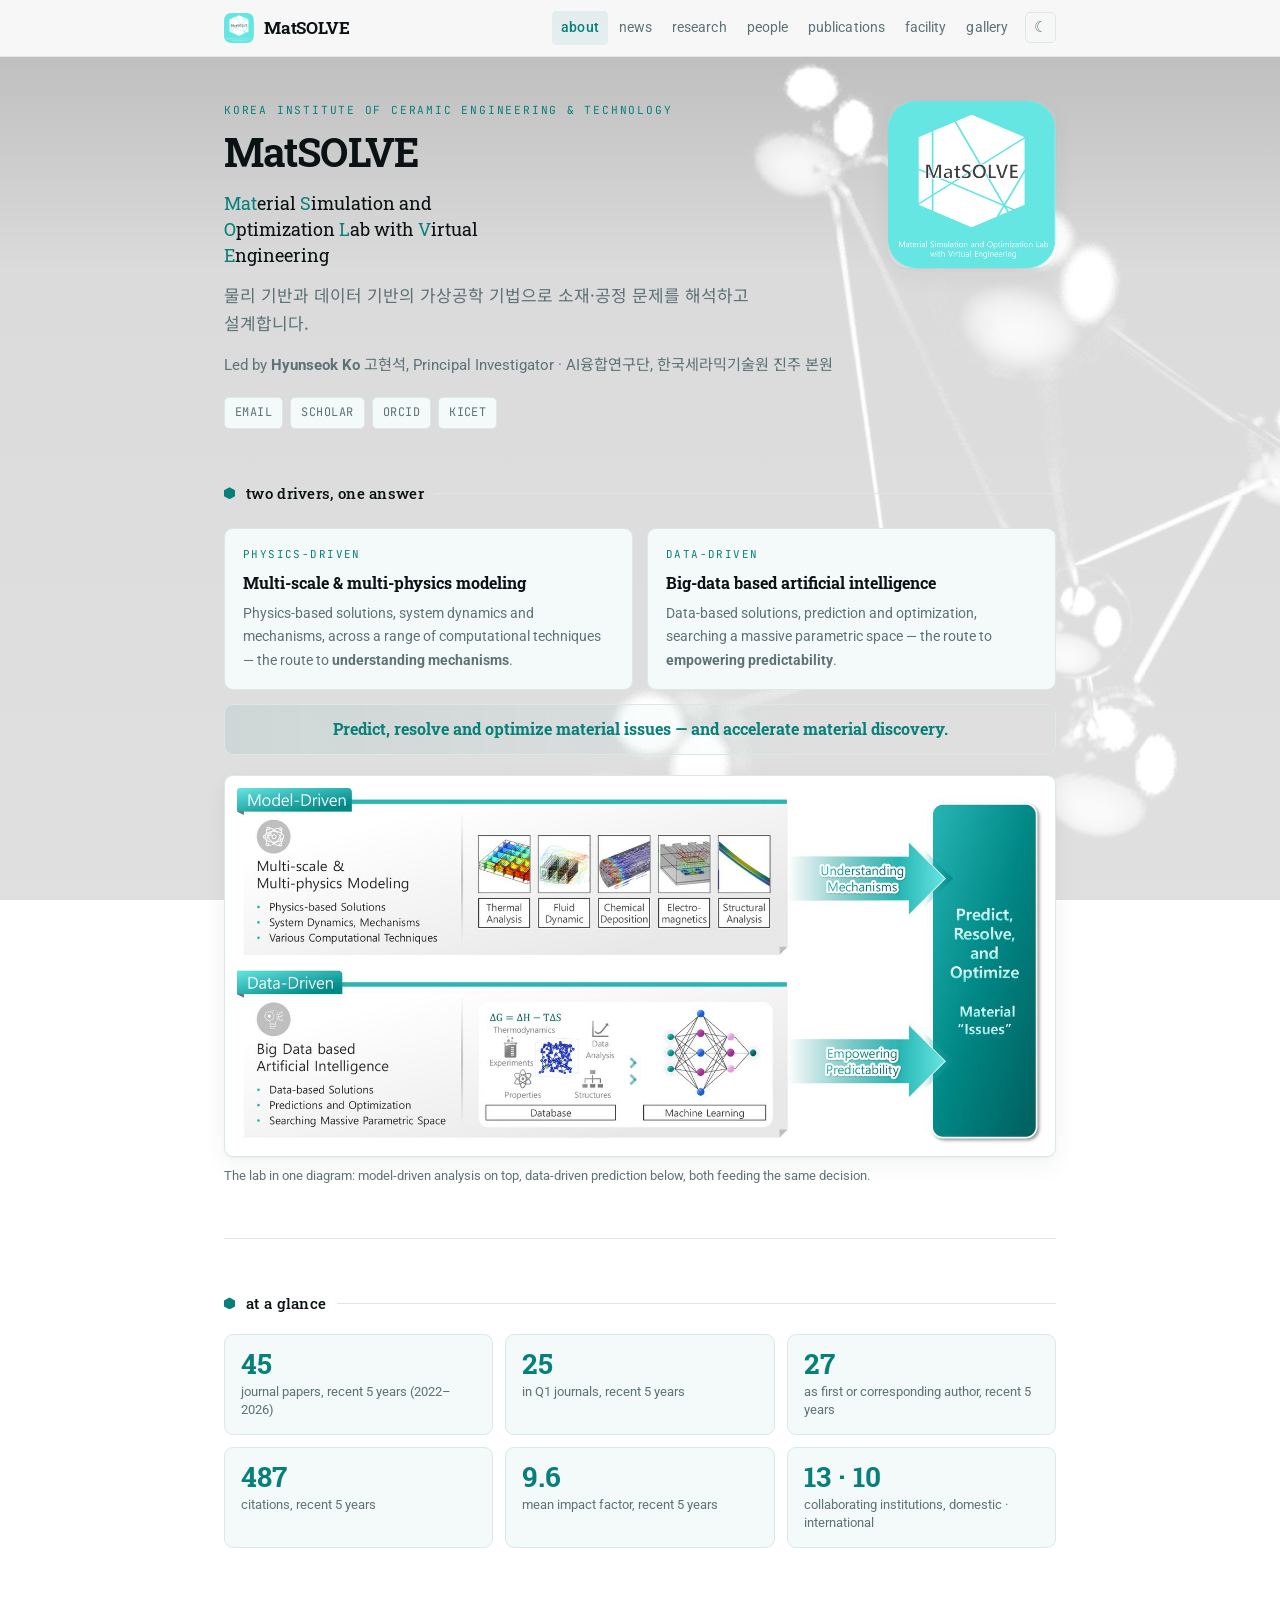
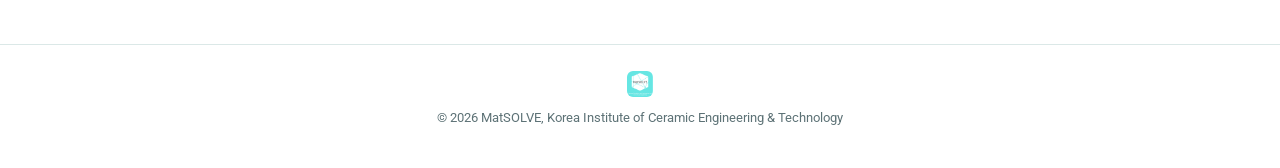
==== index.html @ 6c589879 "이상훈을 alumni로 이동 (송혜정 다음, Researcher '23–'26) Co-Authored-By: Claude Opus 5.5 <noreply@anthropic.com>" ====
<!doctype html>
<html lang="en">
<head>
<meta charset="utf-8">
<meta name="viewport" content="width=device-width, initial-scale=1">
<meta name="description" content="Hyunseok Ko (고현석), Principal Investigator of MatSOLVE — the Material Simulation and Optimization Lab with Virtual Engineering at the Korea Institute of Ceramic Engineering and Technology (KICET). Density functional theory, machine-learning materials design, and multiphysics simulation of ceramics.">
<title>MatSOLVE — Hyunseok Ko (고현석) · KICET</title>
<link rel="canonical" href="https://thardaway1.github.io/matsolve-homepage/">
<meta name="author" content="Hyunseok Ko">

<meta property="og:type" content="website">
<meta property="og:site_name" content="MatSOLVE">
<meta property="og:title" content="MatSOLVE — Hyunseok Ko (고현석), KICET">
<meta property="og:description" content="Material Simulation and Optimization Lab with Virtual Engineering. Principal Investigator: Hyunseok Ko, Korea Institute of Ceramic Engineering and Technology.">
<meta property="og:url" content="https://thardaway1.github.io/matsolve-homepage/">
<meta property="og:image" content="https://thardaway1.github.io/matsolve-homepage/assets/img/og-card.jpg">
<meta name="twitter:card" content="summary_large_image">

<script type="application/ld+json">
{
  "@context": "https://schema.org",
  "@graph": [
    {
      "@type": "Person",
      "@id": "https://thardaway1.github.io/matsolve-homepage/#pi",
      "name": "Hyunseok Ko",
      "alternateName": ["Hyun-seok Ko", "Hyun Seok Ko", "고현석", "Ko, Hyunseok"],
      "givenName": "Hyunseok",
      "familyName": "Ko",
      "jobTitle": "Principal Investigator, Senior Researcher",
      "email": "mailto:hko@kicet.re.kr",
      "url": "https://thardaway1.github.io/matsolve-homepage/",
      "image": "https://thardaway1.github.io/matsolve-homepage/assets/img/pi.jpg",
      "knowsAbout": ["Density functional theory", "Machine learning for materials",
        "Computational materials science", "Ceramics", "Multiphysics simulation",
        "Ferroelectric ceramics", "Geopolymer", "Virtual engineering"],
      "alumniOf": [
        {"@type": "CollegeOrUniversity", "name": "University of Wisconsin-Madison"},
        {"@type": "CollegeOrUniversity", "name": "Illinois Institute of Technology"}
      ],
      "worksFor": {"@id": "https://thardaway1.github.io/matsolve-homepage/#kicet"},
      "affiliation": {"@id": "https://thardaway1.github.io/matsolve-homepage/#lab"},
      "sameAs": [
        "https://scholar.google.co.kr/citations?user=sRlg1osAAAAJ",
        "https://orcid.org/0000-0002-1891-6194",
        "https://www.scopus.com/authid/detail.uri?authorId=56924395400",
        "https://www.researchgate.net/profile/Hyunseok-Ko",
        "https://www.linkedin.com/in/hyunseok-ko-1a58ba22/",
        "https://github.com/thardaway1/matsolve-homepage"
      ]
    },
    {
      "@type": "ResearchOrganization",
      "@id": "https://thardaway1.github.io/matsolve-homepage/#lab",
      "name": "MatSOLVE",
      "alternateName": "Material Simulation and Optimization Lab with Virtual Engineering",
      "url": "https://thardaway1.github.io/matsolve-homepage/",
      "logo": "https://thardaway1.github.io/matsolve-homepage/assets/img/logo.png",
      "founder": {"@id": "https://thardaway1.github.io/matsolve-homepage/#pi"},
      "employee": {"@id": "https://thardaway1.github.io/matsolve-homepage/#pi"},
      "parentOrganization": {"@id": "https://thardaway1.github.io/matsolve-homepage/#kicet"}
    },
    {
      "@type": "ResearchOrganization",
      "@id": "https://thardaway1.github.io/matsolve-homepage/#kicet",
      "name": "Korea Institute of Ceramic Engineering and Technology",
      "alternateName": ["KICET", "한국세라믹기술원"],
      "url": "https://www.kicet.re.kr",
      "address": {"@type": "PostalAddress", "streetAddress": "101 Soho-ro",
        "addressLocality": "Jinju", "addressRegion": "Gyeongsangnam-do", "addressCountry": "KR"}
    },
    {
      "@type": "WebSite",
      "url": "https://thardaway1.github.io/matsolve-homepage/",
      "name": "MatSOLVE — Hyunseok Ko",
      "about": {"@id": "https://thardaway1.github.io/matsolve-homepage/#lab"}
    }
  ]
}
</script>
<link rel="preconnect" href="https://fonts.googleapis.com">
<link rel="preconnect" href="https://fonts.gstatic.com" crossorigin>
<link rel="stylesheet" href="https://fonts.googleapis.com/css2?family=Roboto+Slab:wght@400;500;700&family=Roboto:ital,wght@0,300;0,400;0,500;0,700;1,400&family=JetBrains+Mono:wght@400;500&family=Noto+Sans+KR:wght@400;500;700&display=swap">

<link rel="stylesheet" href="assets/css/style.css?v=20260905h">
</head>
<body>
<nav>
  <div class="nav-in">
    <a class="brand" href="#" data-go="about"><img data-img="logo" alt="MatSOLVE"><b>MatSOLVE</b></a>
    <div class="nav-links">
      <button type="button" data-go="about" aria-current="page">about</button>
      <button type="button" data-go="news">news</button>
      <button type="button" data-go="research">research</button>
      <button type="button" data-go="people">people</button>
      <button type="button" data-go="publications">publications</button>
      <button type="button" data-go="facility">facility</button>
      <button type="button" data-go="gallery">gallery</button>
      <button type="button" id="modeBtn" aria-label="Toggle colour theme">☾</button>
    </div>
  </div>
</nav>

<div class="wrap">

<!-- ================= ABOUT ================= -->
<section class="page" id="page-about">
  <div class="hero">
    <div>
      <p class="eyebrow">Korea Institute of Ceramic Engineering &amp; Technology</p>
      <h1 class="title">MatSOLVE</h1>
      <p class="tagline"><em>Mat</em>erial <em>S</em>imulation and <em>O</em>ptimization <em>L</em>ab with <em>V</em>irtual <em>E</em>ngineering</p>
      <p class="lede ko" lang="ko">물리 기반과 데이터 기반의 가상공학 기법으로 소재·공정 문제를 해석하고 설계합니다.</p>
      <p class="affil">Led by <b>Hyunseok Ko</b> <span class="ko" lang="ko">고현석</span>, Principal Investigator
      · AI융합연구단, 한국세라믹기술원 진주 본원</p>
      <div class="social">
        <a href="mailto:hko@kicet.re.kr">EMAIL</a>
        <a href="https://scholar.google.co.kr/citations?user=sRlg1osAAAAJ" target="_blank" rel="noopener">SCHOLAR</a>
        <a href="https://orcid.org/0000-0002-1891-6194" target="_blank" rel="noopener">ORCID</a>
        <a href="https://www.kicet.re.kr" target="_blank" rel="noopener">KICET</a>
      </div>
    </div>
    <img class="hero-mark" data-img="logo" alt="MatSOLVE 심볼">
  </div>

  <div class="block">
    <h2 class="sec">two drivers, one answer</h2>
    <div class="drivers">
      <div class="driver">
        <span class="k">Physics-driven</span>
        <h3>Multi-scale &amp; multi-physics modeling</h3>
        <p>Physics-based solutions, system dynamics and mechanisms, across a range of computational techniques — the route to <b>understanding mechanisms</b>.</p>
      </div>
      <div class="driver">
        <span class="k">Data-driven</span>
        <h3>Big-data based artificial intelligence</h3>
        <p>Data-based solutions, prediction and optimization, searching a massive parametric space — the route to <b>empowering predictability</b>.</p>
      </div>
    </div>
    <div class="arrowto"><b>Predict, resolve and optimize material issues — and accelerate material discovery.</b></div>
    <figure style="margin-top:20px">
      <div class="plate"><img data-img="concept" alt="MatSOLVE 연구 개념도: Model-Driven과 Data-Driven 두 축"></div>
      <figcaption>The lab in one diagram: model-driven analysis on top, data-driven prediction below, both feeding the same decision.</figcaption>
    </figure>
  </div>


  <hr class="rule">

  <div class="block" style="margin-top:0">
    <h2 class="sec">at a glance</h2>
    <div class="cards" id="glance"></div>
  </div>

</section>

<!-- ================= NEWS ================= -->
<section class="page" id="page-news" hidden>
  <p class="eyebrow">News</p>
  <h1 class="title">What the lab has been up to</h1>
  <p class="lede">Press coverage, awards, conferences and the papers that made a cover — newest first.</p>

  <div class="block">
    <div class="rows news-list" id="newsList"></div>
  </div>
</section>

<!-- ================= RESEARCH ================= -->
<section class="page" id="page-research" hidden>
  <p class="eyebrow">Research</p>
  <h1 class="title">From electrons to reactors</h1>
  <p class="lede">One question runs through every project: what actually decides the property — and can we compute it before anyone fires a furnace?</p>

  <div class="block">
    <h2 class="sec">the scale ladder</h2>
    <p style="color:var(--muted);font-size:.95rem;max-width:64ch">Each rung answers what the one below it cannot resolve, and hands its result upward. The lab runs all four.</p>
    <div class="ladder">
      <div class="rung"><div class="hex"></div><div class="sc">Electronic / atomic</div><h4>Atomistic simulation</h4><div class="codes">VASP<br>Materials Studio</div></div>
      <div class="rung"><div class="hex"></div><div class="sc">Micro</div><h4>Molecular dynamics</h4><div class="codes">LAMMPS</div></div>
      <div class="rung"><div class="hex"></div><div class="sc">Meso / particle</div><h4>Mesoscale modeling</h4><div class="codes">GeoDict<br>Rocky</div></div>
      <div class="rung"><div class="hex"></div><div class="sc">Macro / continuum</div><h4>Continuum mechanics</h4><div class="codes">Ansys<br>COMSOL</div></div>
    </div>
    <figure style="margin-top:20px">
      <div class="plate"><img data-img="scope" alt="원자 스케일부터 연속체까지 이어지는 멀티스케일 시뮬레이션 체계"></div>
      <figcaption>The same problem, four resolutions — and the solver stack that carries information between them.</figcaption>
    </figure>
  </div>

  <div class="block">
    <h2 class="sec">five areas</h2>

    <div class="area">
      <div class="area-head"><span class="area-num">01</span><h3>Energy &amp; functional materials</h3></div>
      <p>Catalysts for energy conversion and optoelectronic materials, treated with the same tool: first-principles calculation of the site that decides the behaviour. CO<sub>2</sub> adsorption on LSCM, CeO<sub>2</sub> crystallography, H<sup>+</sup> evolution under an interface dipole — and, on the optoelectronic side, a six-step design pipeline that runs data mining through to thermodynamic stability.</p>
      <div class="keys"><span class="key">DFT</span><span class="key">CO2 reduction</span><span class="key">water splitting</span><span class="key">β-Ga2O3</span><span class="key">doping</span></div>
      <div class="plate"><img data-img="r1" alt="Energy and Functional Materials 연구 개요"></div>
    </div>

    <div class="area">
      <div class="area-head"><span class="area-num">02</span><h3>Kinetics in solids and devices</h3></div>
      <p>Charge dynamics in quantum-dot devices and ionic diffusion in amorphous solids — two problems where the rate, not the ground state, is what matters. Atomistic impact-ionization results are carried into device simulation; amorphous structures are re-cast as graphs so a neural network can predict how diffusion changes as the structure does.</p>
      <div class="keys"><span class="key">CQD IRPD</span><span class="key">impact ionization</span><span class="key">graph neural network</span><span class="key">Li diffusion</span></div>
      <div class="plate"><img data-img="r2" alt="Kinetics in Solids and Devices 연구 개요"></div>
    </div>

    <div class="area">
      <div class="area-head"><span class="area-num">03</span><h3>Materials data &amp; ML-driven design</h3></div>
      <p>Experiments give roughly a hundred data points; simulation gives two hundred thousand. Hybridising the two is the lab's signature move — demonstrated on ceramic tape casting, then extended to novel-structure discovery, single-atom catalysts, and multimodal models that read SEM images and material tables together.</p>
      <div class="keys"><span class="key">hybrid data</span><span class="key">MEGNet · CGCNN</span><span class="key">SevenNet</span><span class="key">machine vision</span><span class="key">SOFC</span></div>
      <div class="plate"><img data-img="r3" alt="Materials Data and Machine Learning-Driven Design 연구 개요"></div>
    </div>

    <div class="area">
      <div class="area-head"><span class="area-num">04</span><h3>Geopolymer and composite</h3></div>
      <p>Geopolymers are still mixed by trial. Design of experiments plus metamodel-guided optimisation turns the mix ratio into a solvable multi-objective problem, and the resulting alkali-based matrix carries through to all-ceramic composites — hand lay-up, autoclave, then tensile, shear and compressive testing.</p>
      <div class="keys"><span class="key">design of experiments</span><span class="key">kriging</span><span class="key">PIAnO</span><span class="key">all-ceramic CMC</span><span class="key">TGA</span></div>
      <div class="plate"><img data-img="r4" alt="Geopolymer and Composite 연구 개요"></div>
    </div>

    <div class="area">
      <div class="area-head"><span class="area-num">05</span><h3>Modeling of fabrication processes</h3></div>
      <p>Wide-bandgap semiconductor deposition reactors — HVPE and MOCVD — modelled for concentration, velocity and heating fields, so uniformity is a design variable rather than a discovered outcome. The same fluid-and-heat machinery is turned on engineering systems: component temperature, case flow, time-dependent behaviour, variable optimisation.</p>
      <div class="keys"><span class="key">HVPE</span><span class="key">MOCVD</span><span class="key">GaN</span><span class="key">CFD</span><span class="key">thermal design</span></div>
      <div class="plate"><img data-img="r5" alt="Modeling of Fabrication Processes 연구 개요"></div>
    </div>
  </div>

  <div class="block">
    <h2 class="sec">threads, traced through the papers</h2>
    <p style="color:var(--muted);font-size:.95rem;max-width:64ch">The five areas above are how the lab is organised. These are the arguments the publication record actually makes.</p>
    <div class="rows" style="margin-top:14px">
      <div class="row"><div class="d">dielectrics</div><div class="t"><b>Predicted before they are made.</b> BaTiO<sub>3</sub>-based dielectrics are governed by composition and processing at once, and the two are usually studied apart. Multi-modal models take both as input and stay interpretable — the model has to say which descriptor moved the permittivity, not just how much.<small>J. Materiomics 2026 · Materials &amp; Design 2026 · Mater. Today Commun. 2026 · J. Asian Ceram. Soc. 2025</small></div></div>
      <div class="row"><div class="d">defects</div><div class="t"><b>Wide-bandgap oxides.</b> Doped β-Ga<sub>2</sub>O<sub>3</sub>, ZnO sheets and rutile TiO<sub>2</sub> all fail or succeed at the same place: a defect site whose electronic structure resists direct measurement. First-principles calculations resolve those sites and connect them to opto-electronic and sensing behaviour.<small>Physica B 2025 · RSC Advances 2025 · Surfaces and Interfaces 2026</small></div></div>
      <div class="row"><div class="d">tribo</div><div class="t"><b>Why triboelectricity is irreproducible.</b> Contact electrification is treated as a material constant, yet measured values scatter across laboratories. Modelling homolytic bond rupture at the sliding interface shows the scatter is intrinsic — it comes from the mechanochemistry, not from sloppy experiments.<small>Phys. Rev. Lett. 2023 · Small Methods 2026 · Nanoenergy Adv. 2025 · Adv. Electron. Mater. 2023</small></div></div>
      <div class="row"><div class="d">catalysis</div><div class="t"><b>Surfaces under operating conditions.</b> Atomic-scale simulation of catalysis usually assumes a fixed Fermi level and a pristine surface. Neither holds in a running cell. The lab works on models that let the electronic boundary condition move with the experiment.<small>J. Mater. Chem. A 2024 · Chem. Eng. J. 2025 · Mater. Today Energy 2026 · Nano-Micro Lett. 2026</small></div></div>
      <div class="row"><div class="d">composites</div><div class="t"><b>Curing, crystallisation, damage.</b> Geopolymers and oxide/oxide ceramic matrix composites are still designed largely by trial. Metamodel-guided optimisation and molecular dynamics give the search a direction — including for composites that must survive very low Earth orbit.<small>Digital Discovery 2025 · Adv. Compos. Hybrid Mater. 2026 · Composites Research 2025 · Adv. Compos. Mater. 2026</small></div></div>
    </div>
  </div>
</section>

<!-- ================= PEOPLE ================= -->
<section class="page" id="page-people" hidden>
  <p class="eyebrow">People</p>
  <h1 class="title">Who runs the solvers</h1>
  <p class="lede">Eight researchers on the bench and six who moved on — split between physics-driven modelling and data-driven design.</p>

  <div class="block">
    <h2 class="sec">principal investigator</h2>
    <div class="pi">
      <img data-img="pi" alt="고현석 박사">
      <div>
        <h3>Hyunseok Ko <span style="font-weight:400;color:var(--muted);font-size:1rem" class="ko" lang="ko">고현석</span></h3>
        <div class="role">Principal Investigator · Senior Researcher</div>
        <div class="where">Division of AI Convergence Research, KICET · 101 Soho-ro, Room 404 · +82-55-792-2553</div>
        <p>Builds atomistic and data-driven models that explain why functional ceramics behave the way they do — and uses them to decide what to make next.</p>
        <p>On the physics side, density functional theory resolves mechanisms that experiment alone cannot separate: vacancy-driven surface reactions, charge transfer at contact interfaces, dopant states in wide-bandgap oxides. On the data side, models map composition and processing onto measured properties, so a formulation decision can be made before the furnace is switched on.</p>
        <p>The two halves are meant to be used together. Simulation datasets are large but idealised; experimental datasets are small but real. Much of the lab's recent work fuses them — hybridising a handful of measured samples with thousands of computed ones, and keeping the result interpretable enough that a materials scientist can argue with it.</p>
        <p>Currently leading computational work on dielectric ceramics, energy-conversion surfaces, and inorganic composites. Organising committee, 9th Asian Materials Data Symposium (2026).</p>
        <div class="social">
          <a href="mailto:hko@kicet.re.kr">EMAIL</a>
          <a href="https://scholar.google.co.kr/citations?user=sRlg1osAAAAJ" target="_blank" rel="noopener">SCHOLAR</a>
          <a href="https://orcid.org/0000-0002-1891-6194" target="_blank" rel="noopener">ORCID</a>
          <a href="https://www.researchgate.net/profile/Hyunseok-Ko" target="_blank" rel="noopener">RESEARCHGATE</a>
          <a href="https://www.linkedin.com/in/hyunseok-ko-1a58ba22/" target="_blank" rel="noopener">LINKEDIN</a>
        </div>
      </div>
    </div>
  </div>

  <div class="block">
    <h2 class="sec">current members</h2>
    <div class="people">
      <div class="person"><img data-img="m_prabha" alt="Sampath Prabhakaran"><div class="n">Sampath Prabhakaran</div><div class="r">Postdoctoral Associate</div><div class="r w">Ph.D., Jeonbuk National Univ.</div><div class="tags"><span class="tag" data-k="m">DFT</span><span class="tag" data-k="d">Electrochemistry</span></div></div>
      <div class="person"><img data-img="m_smt" alt="Mintaek Seo"><div class="n">Mintaek Seo <span class="ko" lang="ko">서민택</span></div><div class="r">Ph.D. Student</div><div class="r w">Gyeongsang National Univ.</div><div class="tags"><span class="tag" data-k="m">ML</span><span class="tag" data-k="d">AI for science</span></div></div>
      <div class="person"><img data-img="m_bincy" alt="Bincy Babu Raj"><div class="n">Bincy Babu Raj</div><div class="r">Integrated Ph.D. Student</div><div class="r w">Pusan National Univ.</div><div class="tags"><span class="tag" data-k="m">DFT</span><span class="tag" data-k="m">ML</span><span class="tag" data-k="s">Amorphous solids</span></div></div>
      <div class="person"><img data-img="m_kjb" alt="Jubae Kong"><div class="n">Jubae Kong <span class="ko" lang="ko">공주배</span></div><div class="r">Integrated Ph.D. Student</div><div class="r w">Korea Univ.</div><div class="tags"><span class="tag" data-k="m">DFT</span><span class="tag" data-k="m">ML</span><span class="tag" data-k="d">Self-Driving Lab</span></div></div>
      <div class="person"><img data-img="m_khn" alt="Haneul Kim"><div class="n">Haneul Kim <span class="ko" lang="ko">김하늘</span></div><div class="r">M.S.</div><div class="r w">Kyungpook National Univ.</div><div class="tags"><span class="tag" data-k="m">FEM</span><span class="tag" data-k="m">Multiphysics</span><span class="tag" data-k="d">Semiconductor process</span></div></div>
      <div class="person"><img data-img="m_cde" alt="Daeun Choi"><div class="n">Daeun Choi <span class="ko" lang="ko">최다은</span></div><div class="r">M.S.</div><div class="r w">Hongik Univ.</div><div class="tags"><span class="tag" data-k="m">Phase-field</span></div></div>
      <div class="person"><img data-img="m_ksw" alt="Shinwoo Kang"><div class="n">Shinwoo Kang <span class="ko" lang="ko">강신우</span></div><div class="r">M.S. Student</div><div class="r w">Pusan National Univ.</div><div class="tags"><span class="tag" data-k="m">FEM</span><span class="tag" data-k="s">Ceramic composites</span><span class="tag" data-k="d">Semiconductor process</span></div></div>
      <div class="person"><img data-img="m_jsw" alt="Seungyeon Jung"><div class="n">Seungyeon Jung <span class="ko" lang="ko">정승연</span></div><div class="r">Undergraduate Student</div><div class="r w">Gyeongsang National Univ.</div><div class="tags"><span class="tag" data-k="m">DFT</span><span class="tag" data-k="s">Amorphous solids</span></div></div>
    </div>
  </div>

  <div class="block">
    <h2 class="sec">alumni</h2>
    <div class="people">
      <div class="person"><img data-img="m_shj" alt="Hyejeong Song"><div class="n">Hyejeong Song <span class="ko" lang="ko">송혜정</span></div><div class="r">Researcher '22–'23, '25–'26 · M.S. '23–'25</div><div class="r w">Ph.D. Student, National University of Singapore</div><div class="tags"><span class="tag" data-k="m">DFT</span><span class="tag" data-k="m">ML</span><span class="tag" data-k="s">Quantum dots</span><span class="tag" data-k="s">Amorphous solids</span></div></div>
      <div class="person"><img data-img="m_lsh" alt="Sanghun Lee"><div class="n">Sanghun Lee <span class="ko" lang="ko">이상훈</span></div><div class="r">Researcher '23–'26</div><div class="r w">Alternative Military Service, Republic of Korea</div><div class="tags"><span class="tag" data-k="m">Geopolymer</span><span class="tag" data-k="s">Ceramic composites</span><span class="tag" data-k="s">Amorphous solids</span></div></div>
      <div class="person"><img data-img="m_ganji" alt="Masoud Darvish Ganji"><div class="n">Masoud Darvish Ganji</div><div class="r">Postdoctoral Researcher '23–'25</div><div class="r w">Research Professor, Gachon University</div><div class="tags"><span class="tag" data-k="m">DFT</span><span class="tag" data-k="s">Nanomaterials</span></div></div>
      <div class="person"><img data-img="m_ldg" alt="Donggeon Lee"><div class="n">Donggeon Lee <span class="ko" lang="ko">이동건</span></div><div class="r">Researcher '24–'25 · M.S. '22–'24</div><div class="r w">Senior Researcher, MECARO</div><div class="tags"><span class="tag" data-k="m">FEM</span><span class="tag" data-k="m">Multiphysics</span><span class="tag" data-k="d">Semiconductor process</span></div></div>
      <div class="person"><img data-img="m_kgw" alt="Geunwoo Kim"><div class="n">Geunwoo Kim</div><div class="r">Postdoctoral Researcher '22–'24</div><div class="r w">Assistant Professor, Hokkaido University</div><div class="tags"><span class="tag" data-k="m">Phase-field</span><span class="tag" data-k="d">Solidification process</span></div></div>
      <div class="person"><img data-img="m_gf" alt="Giulio Fatti"><div class="n">Giulio Fatti</div><div class="r">Postdoctoral Researcher '21–'23</div><div class="r w">Research Professor, Imperial College London, UK</div><div class="tags"><span class="tag" data-k="m">DFT</span><span class="tag" data-k="s">Triboelectrification</span></div></div>
      <div class="person"><img data-img="m_uk" alt="Upendra Kumar"><div class="n">Upendra Kumar</div><div class="r">Postdoctoral Researcher '21–'23</div><div class="r w">Researcher, Chinese Academy of Sciences, China</div><div class="tags"><span class="tag" data-k="m">DFT</span><span class="tag" data-k="s">Halide perovskites</span></div></div>
    </div>
  </div>

</section>

<!-- ================= PUBLICATIONS ================= -->
<section class="page" id="page-publications" hidden>
  <p class="eyebrow">Publications</p>
  <h1 class="title">Peer-reviewed work</h1>
  <p class="lede" id="pubSub"></p>
  <p class="legend"><span class="me">Bold</span> — MatSOLVE members &nbsp;·&nbsp;
  <sup>†</sup> first author &nbsp;·&nbsp; <sup>*</sup> corresponding author</p>
  <div class="filters" id="filters">
    <button type="button" data-f="all" aria-pressed="true">all</button>
    <button type="button" data-f="sel" aria-pressed="false">selected work</button>
    <button type="button" data-f="lead" aria-pressed="false">first / corresponding</button>
    <button type="button" data-f="q1" aria-pressed="false">Q1 only</button>
  </div>
  <div id="pubList"></div>
</section>

<!-- ================= FACILITY ================= -->
<section class="page" id="page-facility" hidden>
  <p class="eyebrow">Facility</p>
  <h1 class="title">Compute and codes</h1>
  <p class="lede">A cluster the lab owns outright, and a commercial solver stack that covers every rung of the scale ladder.</p>

  <div class="block">
    <h2 class="sec">the compute floor</h2>
    <p>Everything below sits in the lab's own two rooms — 309 (high-performance computing) and 314
    (AI computational engineering). Nothing here is shared time on someone else's queue.</p>

    <div class="cards four">
      <div class="card"><div class="v">31</div><div class="l">Xeon-class compute nodes</div></div>
      <div class="card"><div class="v">12</div><div class="l">NVIDIA A100-class GPUs</div></div>
      <div class="card"><div class="v">13</div><div class="l">simulation workstations</div></div>
      <div class="card"><div class="v">16</div><div class="l">commercial solver licences</div></div>
    </div>

    <ul class="plain">
      <li><b>Ceramic materials AI big-data solution</b> — the lab's central cluster: 8 A100-class
      GPUs and 14 Xeon-class CPU servers.</li>
      <li><b>Beyond the cluster</b> — 17 further Xeon-class server nodes, 3 more A100-class GPUs,
      and one Blackwell-generation RTX Pro 6000.</li>
      <li><b>Kept running by</b> an immersion-cooled rack, a 50 kW process chiller, two dedicated
      precision air handlers, and 10 GbE switching behind the cluster's own firewall.</li>
    </ul>
  </div>

  <div class="block">
    <h2 class="sec">solver stack</h2>
    <div class="sw">
      <div><div class="swcell"><img data-img="sw_vasp" alt="VASP"></div><div class="swname">VASP</div></div>
      <div><div class="swcell"><img data-img="sw_msstudio" alt="Materials Studio"></div><div class="swname">Materials Studio</div></div>
      <div><div class="swcell"><img data-img="sw_geodict" alt="GeoDict"></div><div class="swname">GeoDict</div></div>
      <div><div class="swcell"><img data-img="sw_digimat" alt="Digimat"></div><div class="swname">Digimat</div></div>
      <div><div class="swcell"><img data-img="sw_fluent" alt="ANSYS"></div><div class="swname">ANSYS</div></div>
      <div><div class="swcell"><img data-img="sw_ansys" alt="ANSYS Fluent"></div><div class="swname">ANSYS Fluent</div></div>
      <div><div class="swcell"><img data-img="sw_comsol" alt="COMSOL Multiphysics"></div><div class="swname">COMSOL</div></div>
      <div><div class="swcell"><img data-img="sw_piano" alt="PIAnO"></div><div class="swname">PIAnO</div></div>
      <div><div class="swcell"><img data-img="sw_hepigans" alt="HEpiGaNs"></div><div class="swname">HEpiGaNs</div></div>
    </div>
  </div>

</section>

<!-- ================= GALLERY ================= -->
<section class="page" id="page-gallery" hidden>
  <p class="eyebrow">Gallery</p>
  <h1 class="title">Off the cluster</h1>
  <p class="lede">Conferences, group meetings, retreats and the occasional birthday cake — 16 outings, 2026 back to 2023. Open one to page through the rest of its photos.</p>

  <div class="block">
    <div class="gal" id="gal"></div>
  </div>

  <div class="block">
    <h2 class="sec">find us</h2>
    <div style="display:flex;gap:20px;align-items:center;flex-wrap:wrap">
      <div class="plate" style="width:128px;flex:none;padding:8px"><img data-img="qr" alt="MatSOLVE QR 코드"></div>
      <div style="font-size:.92rem;color:var(--muted);max-width:44ch">
        <p style="margin:0">MatSOLVE · AI융합연구단<br>한국세라믹기술원 (KICET)<br><a href="mailto:hko@kicet.re.kr">hko@kicet.re.kr</a></p>
      </div>
    </div>
  </div>

</section>

</div>

<div class="lb" id="lb" hidden role="dialog" aria-modal="true" aria-label="Photo viewer">
  <button class="lb-x" id="lbClose" aria-label="Close">&times;</button>
  <button class="lb-nav prev" id="lbPrev" aria-label="Previous photo">&#8249;</button>
  <img id="lbImg" alt="">
  <button class="lb-nav next" id="lbNext" aria-label="Next photo">&#8250;</button>
  <div class="lb-cap"><span id="lbCap"></span><span class="lb-n" id="lbN"></span></div>
</div>

<footer class="foot">
  <img data-img="logo" alt="">
  © 2026 MatSOLVE, Korea Institute of Ceramic Engineering &amp; Technology<br>
</footer>

<script id="imgdata" type="application/json">{"logo": "assets/img/logo.png", "concept": "assets/img/concept.jpg", "scope": "assets/img/scope.jpg?v=20261005", "pillars": "assets/img/pillars.jpg", "qr": "assets/img/qr.jpg", "r1": "assets/img/r1.jpg", "r2": "assets/img/r2.jpg", "r3": "assets/img/r3.jpg", "r4": "assets/img/r4.jpg", "r5": "assets/img/r5.jpg", "pi": "assets/img/pi.jpg", "m_bincy": "assets/img/m_bincy.jpg", "m_ganji": "assets/img/m_ganji.jpg", "m_prabha": "assets/img/m_prabha.jpg", "m_ksw": "assets/img/m_ksw.jpg", "m_kjb": "assets/img/m_kjb.jpg", "m_khn": "assets/img/m_khn.jpg", "m_cde": "assets/img/m_cde.jpg", "m_smt": "assets/img/m_smt.jpg", "m_shj": "assets/img/m_shj.jpg", "m_ldg": "assets/img/m_ldg.jpg", "m_lsh": "assets/img/m_lsh.jpg", "m_jsw": "assets/img/m_jsw.jpg", "sw_ansys": "assets/img/sw_ansys.png", "sw_fluent": "assets/img/sw_fluent.png", "sw_comsol": "assets/img/sw_comsol.png", "sw_digimat": "assets/img/sw_digimat.png", "sw_geodict": "assets/img/sw_geodict.png", "sw_hepigans": "assets/img/sw_hepigans.png", "sw_msstudio": "assets/img/sw_msstudio.png", "sw_piano": "assets/img/sw_piano.png", "sw_vasp": "assets/img/sw_vasp.png", "n_grad": "assets/img/n_grad.jpg", "n_cover": "assets/img/n_cover.jpg", "n_plat": "assets/img/n_plat.jpg?v=20260905", "n_award": "assets/img/n_award.jpg", "n_geo": "assets/img/n_geo.jpg", "n_qd": "assets/img/n_qd.jpg", "n_marine": "assets/img/n_marine.jpg", "n_hydro": "assets/img/pub/20.jpg", "n_amds": "assets/img/n_amds.jpg", "n_mico": "assets/img/n_mico.jpg", "n_halide": "assets/img/n_halide.jpg?v=20260905", "n_tribo": "assets/img/pub/13.jpg", "m_kgw": "assets/img/m_kgw.jpg", "m_gf": "assets/img/m_gf.jpg", "m_uk": "assets/img/m_uk.jpg"}</script>
<script id="galdata" type="application/json">[{"id": "e2609b", "date": "2026.09.30–10.02", "title": "Korean Ceramic Society", "note": "추계학술대회", "cover": "assets/img/gallery/e2609b-cover.jpg", "shots": ["assets/img/gallery/e2609b-01.jpg", "assets/img/gallery/e2609b-02.jpg"]}, {"id": "e2609", "date": "2026.09.08", "title": "Welcome, Daeun!", "note": "최다은 연구원 환영회", "cover": "assets/img/gallery/e2609-cover.jpg", "shots": ["assets/img/gallery/e2609-01.jpg"]}, {"id": "e2606", "date": "2026.06.21–24", "title": "CIMTEC 2026 · 10th Forum on New Materials", "note": "Perugia, Italy", "cover": "assets/img/gallery/e2606-cover.jpg", "shots": ["assets/img/gallery/e2606-01.jpg", "assets/img/gallery/e2606-02.jpg", "assets/img/gallery/e2606-04.jpg", "assets/img/gallery/e2606-03.jpg"]}, {"id": "e2605b", "date": "2026.05.15", "title": "Teachers' Day", "note": "스승의 날", "cover": "assets/img/gallery/e2605b-cover.jpg", "shots": ["assets/img/gallery/e2605b-02.jpg"]}, {"id": "e2605a", "date": "2026.05.08", "title": "Homecoming", "note": "졸업생 방문", "cover": "assets/img/gallery/e2605a-cover.jpg", "shots": ["assets/img/gallery/e2605a-14.jpg"]}, {"id": "e2604", "date": "2026.04.08–10", "title": "Korean Ceramic Society", "note": "춘계학술대회", "cover": "assets/img/gallery/e2604-cover.jpg", "shots": ["assets/img/gallery/e2604-08.jpg", "assets/img/gallery/e2604-01.jpg", "assets/img/gallery/e2604-06.jpg"]}, {"id": "e2601", "date": "2026.01.09", "title": "Birthday", "note": "", "cover": "assets/img/gallery/e2601-cover.jpg", "shots": ["assets/img/gallery/e2601-01.jpg"]}, {"id": "e2511", "date": "2025.11.19–22", "title": "39th Korea–Japan Seminar on Ceramics", "note": "Oriental Hotel, Jeju", "cover": "assets/img/gallery/e2511-cover.jpg", "shots": ["assets/img/gallery/e2511-01.jpg", "assets/img/gallery/e2511-02.jpg", "assets/img/gallery/e2511-04.jpg"]}, {"id": "e2506", "date": "2025.06.02", "title": "Congrats, Donggeon!", "note": "이동건 취업 축하 파티", "cover": "assets/img/gallery/e2506-cover.jpg", "shots": ["assets/img/gallery/e2506-01.jpg"]}, {"id": "e2505", "date": "2025.05.15", "title": "Teachers' Day", "note": "스승의 날", "cover": "assets/img/gallery/e2505-cover.jpg", "shots": ["assets/img/gallery/e2505-03.jpg", "assets/img/gallery/e2505-05.jpg"]}, {"id": "e2503", "date": "2025.03.13", "title": "Group meeting", "note": "", "cover": "assets/img/gallery/e2503-cover.jpg", "shots": ["assets/img/gallery/e2503-01.jpg"]}, {"id": "e2502b", "date": "2025.02.27", "title": "Welcome Dr. Karan", "note": "환영회", "cover": "assets/img/gallery/e2502b-cover.jpg", "shots": ["assets/img/gallery/e2502b-01.jpg", "assets/img/gallery/e2502b-02.jpg"]}, {"id": "e2502a", "date": "2025.02.05–07", "title": "Nature Conference: Materials for AI", "note": "KAIST", "cover": "assets/img/gallery/e2502a-cover.jpg", "shots": ["assets/img/gallery/e2502a-01.jpg"]}, {"id": "e2501", "date": "2025.01.10", "title": "Birthday", "note": "", "cover": "assets/img/gallery/e2501-cover.jpg", "shots": ["assets/img/gallery/e2501-01.jpg"]}, {"id": "e2410", "date": "2024.10.16–18", "title": "Korean Ceramic Society", "note": "추계학술대회", "cover": "assets/img/gallery/e2410-cover.jpg", "shots": ["assets/img/gallery/e2410-04.jpg", "assets/img/gallery/e2410-01.jpg", "assets/img/gallery/e2410-02.jpg"]}, {"id": "e2409", "date": "2024.09.22–27", "title": "Multiscale Materials Modeling (MMM11)", "note": "", "cover": "assets/img/gallery/e2409-cover.jpg", "shots": ["assets/img/gallery/e2409-01.jpg", "assets/img/gallery/e2409-02.jpg", "assets/img/gallery/e2409-09.jpg", "assets/img/gallery/e2409-03.jpg", "assets/img/gallery/e2409-04.jpg", "assets/img/gallery/e2409-05.jpg", "assets/img/gallery/e2409-06.jpg"]}, {"id": "e2403", "date": "2024.03.15–16", "title": "Membership Training", "note": "Geoje", "cover": "assets/img/gallery/e2403-cover.jpg", "shots": ["assets/img/gallery/emt-01.jpg"]}, {"id": "e2305", "date": "2023.05.19–20", "title": "Membership Training", "note": "Changwon", "cover": "assets/img/gallery/e2305-cover.jpg", "shots": ["assets/img/gallery/emt-06.jpg", "assets/img/gallery/emt-02.jpg"]}]</script>
<script id="pubdata" type="application/json">[{"id": 61, "date": "2026-08-25", "year": 2026, "title": "Effect of fumed silica content on the microstructural evolution and mechanical properties of metakaolin-based basalt fiber-reinforced geopolymer matrix composites", "venue": "Advanced Composite Materials", "jif": null, "q": null, "cites": 0, "role": "co-corresponding", "pos": [5, 5], "doi": "https://doi.org/10.1080/09243046.2026.2721819", "authors": [{"n": "Sanghun Lee", "lab": true, "m": "†"}, {"n": "Shinwoo Kang", "lab": true, "m": "†"}, {"n": "Hyung Mi Lim", "lab": false, "m": ""}, {"n": "Seog-Young Yoon", "lab": false, "m": "*"}, {"n": "Hyunseok Ko", "lab": true, "m": "*"}], "fig": 1}, {"id": 60, "date": "2026-07-13", "year": 2026, "title": "Composition and Processing Descriptors Govern Electroceramic Property Prediction: A Multi-Modal Interpretable Framework for BaTiO3-Based Ceramics", "venue": "Journal of Materiomics", "jif": 10.6, "q": "Q1", "cites": 0, "role": "co-corresponding", "pos": [6, 7], "doi": "https://doi.org/10.1016/j.jmat.2026.101282", "authors": [{"n": "Saman khalid", "lab": false, "m": "†"}, {"n": "Muhammad Faseeh", "lab": false, "m": "†"}, {"n": "Murad Ali Khan", "lab": false, "m": ""}, {"n": "Hyejeong Song", "lab": true, "m": ""}, {"n": "Syed Shehryar Ali Naqvi", "lab": false, "m": ""}, {"n": "Hyunseok Ko", "lab": true, "m": "*"}, {"n": "Do-Hyeun Kim", "lab": false, "m": "*"}]}, {"id": 59, "date": "2026-06-16", "year": 2026, "title": "Multi-model machine learning framework for predicting material properties of BaTiO3-based ferroelectric ceramics", "venue": "Materials & Design", "jif": 8.2, "q": "Q1", "cites": 0, "role": "co-corresponding", "pos": [6, 7], "doi": "https://doi.org/10.1016/j.matdes.2026.116418", "authors": [{"n": "Saman Khalid", "lab": false, "m": "†"}, {"n": "Muhammad Faseeh", "lab": false, "m": ""}, {"n": "Hyejeong Song", "lab": true, "m": ""}, {"n": "Murad Ali Khan", "lab": false, "m": ""}, {"n": "Syed Shehryar Ali Naqvi", "lab": false, "m": ""}, {"n": "Hyunseok Ko", "lab": true, "m": "*"}, {"n": "Do-Hyeon Kim", "lab": false, "m": "*"}], "fig": 1}, {"id": 58, "date": "2026-06-03", "year": 2026, "title": "Reinforced surface reactivity via incorporation of metal catalyst onto perovskite oxide for CO2 reduction", "venue": "Materials Today Energy", "jif": 8.1, "q": "Q1", "cites": 0, "role": "co-corresponding", "pos": [9, 10], "doi": "https://doi.org/10.1016/j.mtener.2026.102327", "authors": [{"n": "Sang Won Lee", "lab": false, "m": "†"}, {"n": "Sampath Prabhakaran", "lab": true, "m": "†"}, {"n": "Tae Heon Nam", "lab": false, "m": ""}, {"n": "Geunwoo Kim", "lab": true, "m": ""}, {"n": "Jae Hoon Lim", "lab": false, "m": ""}, {"n": "Hyejeong Song", "lab": true, "m": ""}, {"n": "Sungtae Park", "lab": false, "m": ""}, {"n": "Jong Hyeok Park", "lab": false, "m": "*"}, {"n": "Hyunseok Ko", "lab": true, "m": "*"}, {"n": "Tae Ho Shin", "lab": false, "m": "*"}], "fig": 1}, {"id": 57, "date": "2026-06-01", "year": 2026, "title": "High Polarity Doping of CoFe Layered Hydroxides: Bifunctional and Corrosion-Resistant Anion Exchange Membrane Seawater Electrolyzers", "venue": "Nano-Micro Letters", "jif": 38.5, "q": "Q1", "cites": 2, "role": "co-author", "pos": [6, 11], "doi": "https://doi.org/10.1007/s40820-026-02230-8", "authors": [{"n": "Anandhan Ayyappan Saj", "lab": false, "m": "†"}, {"n": "Sampath Prabhakaran", "lab": true, "m": "†"}, {"n": "Moshin Rasool", "lab": false, "m": ""}, {"n": "Kousik Bhunia", "lab": false, "m": ""}, {"n": "Dongho Lee", "lab": false, "m": ""}, {"n": "Hyunseok Ko", "lab": true, "m": ""}, {"n": "Tukaram D. Dongale", "lab": false, "m": ""}, {"n": "Muthukumar Perumalsamy", "lab": false, "m": ""}, {"n": "Arul Saravanan Raaju Sundhar", "lab": false, "m": ""}, {"n": "Do Hwan Kim", "lab": false, "m": "*"}, {"n": "Sang Jae Kim", "lab": false, "m": "*"}], "fig": 1}, {"id": 56, "date": "2026-05-01", "year": 2026, "title": "Low temperature/low-pressure fabrication of oxide/oxide ceramic matrix composites with excellent mechanical properties and stealth capabilities", "venue": "Advanced Composites and Hybrid Materials", "jif": 15.5, "q": "Q1", "cites": 0, "role": "co-author", "pos": [3, 7], "doi": "https://doi.org/10.1007/s42114-026-01816-5", "authors": [{"n": "Shanigaram Mallesh", "lab": false, "m": "†"}, {"n": "Dong-Jun Hong", "lab": false, "m": ""}, {"n": "Hyunseok Ko", "lab": true, "m": ""}, {"n": "Sanghun Lee", "lab": true, "m": ""}, {"n": "Chae-Hwan Lim", "lab": false, "m": ""}, {"n": "Won-Ho Choi", "lab": false, "m": ""}, {"n": "Young-Woo Nam", "lab": false, "m": "*"}], "fig": 1}, {"id": 55, "date": "2026-04-06", "year": 2026, "title": "Mechanistic insights into vacancy-driven activation and dissociation of hydrogen peroxide on Ti3C2O2 MXene in water", "venue": "Nanoscale Advances", "jif": 6.3, "q": "Q2", "cites": 0, "role": "corresponding", "pos": [2, 2], "doi": "https://doi.org/10.1039/d5na00962f", "authors": [{"n": "Masoud Darvish Ganji", "lab": true, "m": "†"}, {"n": "Hyunseok Ko", "lab": true, "m": "*"}], "fig": 1, "sel": 1}, {"id": 54, "date": "2026-04-06", "year": 2026, "title": "Bridging the theoretical gap between electronic structure and dynamic stability: An integrated computational framework for ZnO sheet-based chemical warfare agent sensors", "venue": "Surfaces and Interfaces", "jif": 6.0, "q": "Q2", "cites": 5, "role": "co-corresponding", "pos": [3, 3], "doi": "https://doi.org/10.1016/j.surfin.2026.109196", "authors": [{"n": "Masoud Darvish Ganji", "lab": true, "m": "†"}, {"n": "Mahyar Rezvani", "lab": false, "m": ""}, {"n": "Hyunseok Ko", "lab": true, "m": "*"}], "fig": 1}, {"id": 53, "date": "2026-03-31", "year": 2026, "title": "Numerical analysis and optimization of horizontal MOCVD reactor design parameters for uniform GaN thin films", "venue": "Journal of the Korean Ceramic Society", "jif": 4.4, "q": "Q1", "cites": 0, "role": "co-corresponding", "pos": [3, 3], "doi": "https://doi.org/10.1007/s43207-026-00602-9", "authors": [{"n": "Haneul Kim", "lab": true, "m": "†"}, {"n": "Roy Byung Kyu Chung", "lab": false, "m": ""}, {"n": "Hyunseok Ko", "lab": true, "m": "*"}], "fig": 1}, {"id": 52, "date": "2026-03-24", "year": 2026, "title": "Processing-structure-property prediction in polycrystalline BaTiO3 ceramics using experimental and computational data fusion", "venue": "Materials Today Communications", "jif": 4.9, "q": "Q2", "cites": 1, "role": "co-corresponding", "pos": [6, 7], "doi": "https://doi.org/10.1016/j.mtcomm.2026.115004", "authors": [{"n": "Muhammad Faseeh", "lab": false, "m": "†"}, {"n": "Hyejeong Song", "lab": true, "m": ""}, {"n": "Murad Ali Khan", "lab": false, "m": ""}, {"n": "Syed Shehryar Ali Naqvi", "lab": false, "m": ""}, {"n": "Saman Khalid", "lab": false, "m": ""}, {"n": "Hyunseok Ko", "lab": true, "m": "*"}, {"n": "Do-Hyeun Kim", "lab": false, "m": "*"}], "fig": 1}, {"id": 51, "date": "2026-02-24", "year": 2026, "title": "Hierarchically structured Cu-Fe-S nanomaterials as dual-functional catalysts for enhanced hydrogen evolution and photocatalytic dye degradation", "venue": "Journal of Alloys and Compounds", "jif": 6.7, "q": "Q2", "cites": 0, "role": "co-corresponding", "pos": [7, 8], "doi": "https://doi.org/10.1016/j.jallcom.2026.187031", "authors": [{"n": "C.K. Sushma", "lab": false, "m": "†"}, {"n": "Hyeon Woo Kim", "lab": false, "m": ""}, {"n": "Maheshkumar V", "lab": false, "m": ""}, {"n": "Anju Sebastian", "lab": false, "m": ""}, {"n": "Masoud Darvish Ganji", "lab": true, "m": ""}, {"n": "Sung Beom Cho", "lab": false, "m": ""}, {"n": "Hyunseok Ko", "lab": true, "m": "*"}, {"n": "Vidhya Bhojan", "lab": false, "m": "*"}], "fig": 1}, {"id": 50, "date": "2026-02-01", "year": 2026, "title": "First-Principles Models of Triboelectrification", "venue": "Small Methods", "jif": 8.7, "q": "Q1", "cites": 0, "role": "co-author", "pos": [3, 6], "doi": "https://doi.org/10.1002/smtd.202501782", "authors": [{"n": "Giulio Fatti", "lab": true, "m": "†"}, {"n": "John Cavin", "lab": false, "m": ""}, {"n": "Hyunseok Ko", "lab": true, "m": ""}, {"n": "Rohan Mishra", "lab": false, "m": ""}, {"n": "Daniele Dini", "lab": false, "m": ""}, {"n": "Sung Beom Cho", "lab": false, "m": ""}], "fig": 1}, {"id": 49, "date": "2025-12-11", "year": 2025, "title": "Toward efficient dielectric material discovery: a comparative evaluation of Transformer and AutoML-based inverse learning", "venue": "Journal of Asian Ceramic Societies", "jif": 1.8, "q": "Q3", "cites": 1, "role": "co-corresponding", "pos": [5, 6], "doi": "https://doi.org/10.1080/21870764.2025.2570561", "authors": [{"n": "Murad Ali Khan", "lab": false, "m": "†"}, {"n": "Hyejeong Song", "lab": true, "m": ""}, {"n": "Syed Shehryar Ali Naqvi", "lab": false, "m": ""}, {"n": "Muhammad Faseeh", "lab": false, "m": ""}, {"n": "Hyunseok Ko", "lab": true, "m": "*"}, {"n": "Do-Hyeun Kim", "lab": false, "m": "*"}], "fig": 1}, {"id": 48, "date": "2025-11-15", "year": 2025, "title": "Boosting the efficiency and stability of cerium-doped trimetallic phosphides for overall water splitting", "venue": "Chemical Engineering Journal", "jif": 12.5, "q": "Q1", "cites": 5, "role": "co-author", "pos": [5, 8], "doi": "https://doi.org/10.1016/j.cej.2025.169404", "authors": [{"n": "Mai Mai", "lab": false, "m": "†"}, {"n": "Sampath Prabhakaran", "lab": true, "m": ""}, {"n": "Huyen Thi Dao", "lab": false, "m": ""}, {"n": "Lan Nguyen", "lab": false, "m": ""}, {"n": "Hyunseok Ko", "lab": true, "m": ""}, {"n": "Young Sun Mok", "lab": false, "m": ""}, {"n": "Van Hien Hoa", "lab": false, "m": "*"}, {"n": "Do Hwan Kim", "lab": false, "m": "*"}], "fig": 1}, {"id": 47, "date": "2025-10-30", "year": 2025, "title": "Engineering multifunctionality in gallium oxide: unveiling novel structural, electronic, and opto-mechanical attributes of gadolinium-doped β-Ga2O3 through advanced first-principles design", "venue": "RSC Advances", "jif": 6.1, "q": "Q2", "cites": 4, "role": "corresponding", "pos": [2, 2], "doi": "https://doi.org/10.1039/d5ra05763a", "authors": [{"n": "Masoud Darvish Ganji", "lab": true, "m": "†"}, {"n": "Hyunseok Ko", "lab": true, "m": "*"}], "fig": 1}, {"id": 46, "date": "2025-09-09", "year": 2025, "title": "Rational material design of chemically inert oxide anode coating layers for lithium metal and all-solid-state batteries", "venue": "Applied Surface Science Advances", "jif": 10.0, "q": "Q1", "cites": 0, "role": "co-author", "pos": [6, 10], "doi": "https://doi.org/10.1016/j.apsadv.2025.100842", "authors": [{"n": "Dong Won Jeon", "lab": false, "m": "†"}, {"n": "Wootaek Choi", "lab": false, "m": ""}, {"n": "Jun Hyuk Kang", "lab": false, "m": ""}, {"n": "Hyeon Woo Kim", "lab": false, "m": ""}, {"n": "Min Sung Kang", "lab": false, "m": ""}, {"n": "Woongchan Kim", "lab": false, "m": ""}, {"n": "Han Uk Lee", "lab": false, "m": ""}, {"n": "Hyunseok Ko", "lab": true, "m": ""}, {"n": "Patrick Joohyun Kim", "lab": false, "m": "*"}, {"n": "Sung Beom Cho", "lab": false, "m": "*"}], "fig": 1}, {"id": 45, "date": "2025-06-30", "year": 2025, "title": "초저궤도 우주환경에서 자기 강화 원자산소 저항 산화층이 형성된 산화물/산화물 세라믹 복합재 구조의 손상 거동 평가", "venue": "복합재료 (Composites Research), 한국복합재료학회", "jif": null, "q": null, "cites": 0, "role": "co-author", "pos": [6, 8], "doi": "https://doi.org/10.7234/composres.2025.38.3.333", "authors": [{"n": "Chae-Hwan Lim", "lab": false, "m": "†"}, {"n": "Dong-Jun Hong", "lab": false, "m": ""}, {"n": "Hanna Jang", "lab": false, "m": ""}, {"n": "Seung-Hyeon Kang", "lab": false, "m": ""}, {"n": "Sang-Hoon Lee", "lab": true, "m": ""}, {"n": "Hyunseok Ko", "lab": true, "m": ""}, {"n": "Won-Ho Choi", "lab": false, "m": ""}, {"n": "Young-Woo Nam", "lab": false, "m": ""}], "fig": 1}, {"id": 44, "date": "2025-04-30", "year": 2025, "title": "First-principles investigation of Mo-doped β-Ga2O3: Prospects for visible light technologies and spintronics", "venue": "Physica B: Condensed Matter", "jif": 3.2, "q": "Q2", "cites": 8, "role": "corresponding", "pos": [5, 5], "doi": "https://doi.org/10.1016/j.physb.2025.417334", "authors": [{"n": "Masoud Darvish Ganji", "lab": true, "m": "†"}, {"n": "Hyejeong Song", "lab": true, "m": ""}, {"n": "Ji-Hyeon Park", "lab": false, "m": ""}, {"n": "Dae-Woo Jeon", "lab": false, "m": ""}, {"n": "Hyunseok Ko", "lab": true, "m": "*"}], "fig": 1}, {"id": 43, "date": "2025-01-27", "year": 2025, "title": "Accentuating the ambient curing behavior of geopolymers: metamodel-guided optimization for fast-curing geopolymers with high flexural strength", "venue": "Digital Discovery", "jif": 7.1, "q": "Q1", "cites": 4, "role": "corresponding", "pos": [5, 6], "doi": "https://doi.org/10.1039/d4dd00217b", "authors": [{"n": "Kyungwon Kim", "lab": true, "m": "†"}, {"n": "Hyejeong Song", "lab": true, "m": "†"}, {"n": "Sanghun Lee", "lab": true, "m": ""}, {"n": "Hyung-Kyu Cho", "lab": false, "m": ""}, {"n": "Hyung-Mi Lim", "lab": false, "m": ""}, {"n": "Hyunseok Ko", "lab": true, "m": "*"}], "fig": 1}, {"id": 42, "date": "2025-01-14", "year": 2025, "title": "First-Principle Insights into Positive Triboelectrification of Polyoxymethylene Through Homolytic Bond Rupture", "venue": "Nanoenergy Advances", "jif": 4.2, "q": "Q3", "cites": 2, "role": "co-author", "pos": [2, 3], "doi": "https://doi.org/10.3390/nanoenergyadv5010001", "authors": [{"n": "Giulio Fatti", "lab": true, "m": "†*"}, {"n": "Hyunseok Ko", "lab": true, "m": ""}, {"n": "Sung Beom Cho", "lab": false, "m": ""}], "fig": 1}, {"id": 41, "date": "2024-12-18", "year": 2024, "title": "Ultrahigh-gain colloidal quantum dot infrared avalanche photodetectors", "venue": "Nature Nanotechnology", "jif": 37.5, "q": "Q1", "cites": 47, "role": "first", "pos": [3, 9], "doi": "https://doi.org/10.1038/s41565-024-01831-x", "authors": [{"n": "Byeongsu Kim", "lab": false, "m": "†"}, {"n": "Sang Yeon Lee", "lab": false, "m": "†"}, {"n": "Hyunseok Ko", "lab": true, "m": "†"}, {"n": "Jihyung Lee", "lab": false, "m": ""}, {"n": "Hyejeong Song", "lab": true, "m": ""}, {"n": "Sungjun Cho", "lab": false, "m": ""}, {"n": "Min-Ho Lee", "lab": false, "m": ""}, {"n": "Jung-Yong Lee", "lab": false, "m": ""}], "fig": 1, "sel": 1}, {"id": 40, "date": "2024-12-04", "year": 2024, "title": "Unveiling the Aluminum Doping Effects of In-Situ Transmogrified Dual-LDH Heterostructure and Its Fermi-Level Alignment to Water Splitting Potentials", "venue": "Advanced Energy Materials", "jif": 25.5, "q": "Q1", "cites": 39, "role": "co-author", "pos": [10, 11], "doi": "https://doi.org/10.1002/aenm.202403889", "authors": [{"n": "Nandapriya Manivelan", "lab": false, "m": "†"}, {"n": "Junji Piao", "lab": false, "m": ""}, {"n": "Jaekook Kim", "lab": false, "m": ""}, {"n": "Seunghwa Lee", "lab": false, "m": ""}, {"n": "Youngji Kim", "lab": false, "m": ""}, {"n": "Vaiyapuri Soundharrajan", "lab": false, "m": ""}, {"n": "Min-Kyu Son", "lab": false, "m": ""}, {"n": "Amir Humayun", "lab": false, "m": ""}, {"n": "Masoud Darvish Ganji", "lab": true, "m": ""}, {"n": "Hyunseok Ko", "lab": true, "m": ""}, {"n": "Kandasamy Prabakar", "lab": false, "m": ""}], "fig": 1}, {"id": 39, "date": "2024-10-17", "year": 2024, "title": "Machine learning-enhanced design of lead-free halide perovskite materials using density functional theory", "venue": "Current Applied Physics", "jif": 2.8, "q": "Q3", "cites": 7, "role": "co-corresponding", "pos": null, "doi": "https://doi.org/10.1016/j.cap.2024.10.012", "authors": [{"n": "Upendra Kumar", "lab": true, "m": "†"}, {"n": "Hyeon Woo Kim", "lab": false, "m": "†"}, {"n": "Gyanendra Kumar Maurya", "lab": false, "m": ""}, {"n": "Bincy Babu Raj", "lab": true, "m": ""}, {"n": "Sobhit Singh", "lab": false, "m": ""}, {"n": "Ajay Kumar Kushwaha", "lab": false, "m": ""}, {"n": "Sung Beom Cho", "lab": false, "m": "*"}, {"n": "Hyunseok Ko", "lab": true, "m": "*"}], "fig": 1}, {"id": 38, "date": "2024-09-30", "year": 2024, "title": "Suppressing Hole Accumulation Through Sub-Nanometer Dipole Interfaces in Hybrid Perovskite/Organic Solar Cells for Boosting Near-Infrared Photon Harvesting", "venue": "Advanced Materials", "jif": 29.1, "q": "Q1", "cites": 22, "role": "co-author", "pos": [9, 13], "doi": "https://doi.org/10.1002/adma.202411015", "authors": [{"n": "Min-Ho Lee", "lab": false, "m": "†"}, {"n": "Min Seok Kim", "lab": false, "m": ""}, {"n": "Yu Jin Lee", "lab": false, "m": ""}, {"n": "Byeongsu Kim", "lab": false, "m": ""}, {"n": "Ju-Hyeon Kim", "lab": false, "m": ""}, {"n": "Chungryeol Lee", "lab": false, "m": ""}, {"n": "Jihyung Lee", "lab": false, "m": ""}, {"n": "Dong-Jun Kim", "lab": false, "m": ""}, {"n": "Hyunseok Ko", "lab": true, "m": ""}, {"n": "Masoud Darvish Ganji", "lab": true, "m": ""}, {"n": "Kwanghee Lee", "lab": false, "m": ""}, {"n": "Woojae Kim", "lab": false, "m": ""}, {"n": "Jung-Yong Lee", "lab": false, "m": ""}], "fig": 1}, {"id": 37, "date": "2024-08-29", "year": 2024, "title": "Overcoming the limitations of atomic-scale simulations on semiconductor catalysis with changing Fermi level and surface treatment", "venue": "Journal of Materials Chemistry A", "jif": 9.2, "q": "Q1", "cites": 4, "role": "co-corresponding", "pos": [12, 14], "doi": "https://doi.org/10.1039/d4ta03595j", "authors": [{"n": "Seulgi ji", "lab": false, "m": "†"}, {"n": "Dong Won Jeon", "lab": false, "m": ""}, {"n": "Junghyun Choi", "lab": false, "m": ""}, {"n": "Haneol Cho", "lab": false, "m": ""}, {"n": "Bo-In Park", "lab": false, "m": ""}, {"n": "Ilpyo Roh", "lab": false, "m": ""}, {"n": "Hyungil Choi", "lab": false, "m": ""}, {"n": "Chansoo Kim", "lab": false, "m": ""}, {"n": "Jung Kyu Kim", "lab": false, "m": ""}, {"n": "Uk sim", "lab": false, "m": ""}, {"n": "Danlei Li", "lab": false, "m": ""}, {"n": "Hyunseok Ko", "lab": true, "m": "*"}, {"n": "Sung Beom Cho", "lab": false, "m": "*"}, {"n": "Heechae Choi", "lab": false, "m": "*"}], "fig": 1, "sel": 1}, {"id": 36, "date": "2024-07-29", "year": 2024, "title": "Multifaceted investigation into the impact of Ga substitution for Al in V2MnAl inverse Heusler alloys", "venue": "Physica B: Condensed Matter", "jif": 3.2, "q": "Q2", "cites": 3, "role": "co-corresponding", "pos": [4, 5], "doi": "https://doi.org/10.1016/j.physb.2024.416345", "authors": [{"n": "Shashank Shekhar Mishra", "lab": false, "m": "†"}, {"n": "Upendra Kumar", "lab": true, "m": "†"}, {"n": "Bincy Babu Raj", "lab": true, "m": ""}, {"n": "Hyunseok Ko", "lab": true, "m": "*"}, {"n": "Thakur Prasad Yadav", "lab": false, "m": "*"}], "fig": 1}, {"id": 35, "date": "2024-04-29", "year": 2024, "title": "Unravelling performance of honeycomb structures as drug delivery systems for the isoniazid drug using DFT-D3 correction dispersion and molecular dynamic simulations", "venue": "Physical Chemistry Chemical Physics", "jif": 3.0, "q": "Q3", "cites": 50, "role": "co-author", "pos": [2, 8], "doi": "https://doi.org/10.1039/d3cp05457h", "authors": [{"n": "Masoud Darvish Ganji", "lab": true, "m": "†"}, {"n": "Hyunseok Ko", "lab": true, "m": ""}, {"n": "Saeed Jamehbozorgi", "lab": false, "m": ""}, {"n": "Mahmood Tajbakhsh", "lab": false, "m": ""}, {"n": "Sepideh Tanreh", "lab": false, "m": ""}, {"n": "Rosa Pahlavan Nejad", "lab": false, "m": ""}, {"n": "Mahboubeh Sepahvand", "lab": false, "m": ""}, {"n": "Mahyar Rezvani", "lab": false, "m": "*"}], "fig": 1}, {"id": 34, "date": "2024-04-16", "year": 2024, "title": "Morphological diversity in directionally-solidified microstructures with varying anisotropy of solid-liquid interfacial free energy", "venue": "Journal of Materials Research and Technology", "jif": 7.3, "q": "Q1", "cites": 6, "role": "co-corresponding", "pos": [4, 5], "doi": "https://doi.org/10.1016/j.jmrt.2024.04.126", "authors": [{"n": "Geunwoo Kim", "lab": true, "m": "†"}, {"n": "Tomohiro Takaki", "lab": false, "m": ""}, {"n": "Yasushi Shibuta", "lab": false, "m": ""}, {"n": "Hyunseok Ko", "lab": true, "m": "*"}, {"n": "Munekazu Ohno", "lab": false, "m": "*"}], "fig": 1}, {"id": 33, "date": "2024-01-11", "year": 2024, "title": "Designing Pr-based advanced photoluminescent materials using machine learning and density functional theory", "venue": "Journal of Materials Science", "jif": 4.4, "q": "Q2", "cites": 5, "role": "corresponding", "pos": [5, 5], "doi": "https://doi.org/10.1007/s10853-023-09232-6", "authors": [{"n": "Upendra Kumar", "lab": true, "m": "†"}, {"n": "Hyeon Woo Kim", "lab": false, "m": ""}, {"n": "Sobhit Singh", "lab": false, "m": ""}, {"n": "Sung Beom Cho", "lab": false, "m": "*"}, {"n": "Hyunseok Ko", "lab": true, "m": "*"}], "fig": 1}, {"id": 32, "date": "2024-01-09", "year": 2024, "title": "Sequential doping strategy in rutile TiO2 nanorod for high performance photoanode", "venue": "Applied Surface Science", "jif": 6.6, "q": "Q1", "cites": 6, "role": "co-corresponding", "pos": [10, 11], "doi": "https://doi.org/10.1016/j.apsusc.2023.159213", "authors": [{"n": "Sang Yeon Lee", "lab": false, "m": "†"}, {"n": "Young Jae Lee", "lab": false, "m": ""}, {"n": "Il-han Yoo", "lab": false, "m": ""}, {"n": "Hyeon Woo Kim", "lab": false, "m": ""}, {"n": "Hyejeong Song", "lab": true, "m": ""}, {"n": "Soo Won Heo", "lab": false, "m": ""}, {"n": "Shankara S Kalanur", "lab": false, "m": ""}, {"n": "Gourab Mohapatra", "lab": false, "m": ""}, {"n": "Hyunseok Ko", "lab": true, "m": "*"}, {"n": "Hyungtak Seo", "lab": false, "m": "*"}], "fig": 1}, {"id": 31, "date": "2023-12-01", "year": 2023, "title": "Radar absorption characteristics of ceramic oxide fiber/aluminosilicate-sendust composite structure at ultrahigh temperatures", "venue": "Journal of Alloys and Compounds", "jif": 6.7, "q": "Q1", "cites": 24, "role": "co-author", "pos": [3, 7], "doi": "https://doi.org/10.1016/j.jallcom.2023.171979", "authors": [{"n": "Shanigaram Mallesh", "lab": false, "m": "†"}, {"n": "Dongyoung Shim", "lab": false, "m": "†"}, {"n": "Hyunseok Ko", "lab": true, "m": ""}, {"n": "Younghoon Kang", "lab": false, "m": ""}, {"n": "Dongjun Hong", "lab": false, "m": ""}, {"n": "Byeongsu Kwak", "lab": false, "m": ""}, {"n": "Youngwoo Nam", "lab": false, "m": ""}], "fig": 1}, {"id": 30, "date": "2023-11-24", "year": 2023, "title": "Explainable AI for Material Property Prediction Based on Energy Cloud: A Shapley-Driven Approach", "venue": "Materials", "jif": 3.7, "q": "Q2", "cites": 28, "role": "co-author", "pos": [4, 5], "doi": "https://doi.org/10.3390/ma16237322", "authors": [{"n": "Faiza Qayyum", "lab": false, "m": "†"}, {"n": "Murad Ali Khan", "lab": false, "m": ""}, {"n": "Do-Hyeun Kim", "lab": false, "m": "*"}, {"n": "Hyunseok Ko", "lab": true, "m": ""}, {"n": "Ga-Ae Ryu", "lab": false, "m": "*"}], "fig": 1}, {"id": 29, "date": "2023-10-20", "year": 2023, "title": "Uncertainty and Irreproducibility of Triboelectricity Based on Interface Mechanochemistry", "venue": "Physical Review Letters", "jif": 9.4, "q": "Q1", "cites": 21, "role": "co-author", "pos": [9, 11], "doi": "https://doi.org/10.1103/physrevlett.131.166201", "authors": [{"n": "Giulio Fatti", "lab": true, "m": "†"}, {"n": "Hyunseung Kim", "lab": false, "m": ""}, {"n": "Changwan Sohn", "lab": false, "m": ""}, {"n": "Minah Park", "lab": false, "m": ""}, {"n": "Yeong-won Lim", "lab": false, "m": ""}, {"n": "Zhuohan Li", "lab": false, "m": ""}, {"n": "Kwi-Il Park", "lab": false, "m": ""}, {"n": "Izabela Szlufarska", "lab": false, "m": ""}, {"n": "Hyunseok Ko", "lab": true, "m": ""}, {"n": "Chang Kyu Jeong", "lab": false, "m": ""}, {"n": "Sung Beom Cho", "lab": false, "m": ""}], "fig": 1}, {"id": 28, "date": "2023-09-25", "year": 2023, "title": "A versatile strategy for hybridizing small experimental and large simulation data: A case for ceramic tape-casting process", "venue": "Materials & Design", "jif": 8.2, "q": "Q1", "cites": 6, "role": "first", "pos": [2, 8], "doi": "https://doi.org/10.1016/j.matdes.2023.112357", "authors": [{"n": "Jeong-Hun Kim", "lab": false, "m": "†"}, {"n": "Hyunseok Ko", "lab": true, "m": "†"}, {"n": "Dong-Hun Yeo", "lab": false, "m": ""}, {"n": "Zeehoon Park", "lab": false, "m": ""}, {"n": "Upendra Kumar", "lab": true, "m": ""}, {"n": "Kwan-Hee Yoo", "lab": false, "m": ""}, {"n": "Aziz Nasridinov", "lab": false, "m": ""}, {"n": "Sung Beom Cho", "lab": false, "m": ""}], "fig": 1, "sel": 1}, {"id": 27, "date": "2023-09-08", "year": 2023, "title": "Rational Design Strategy for Triboelectric Nanogenerators Based on Electron Back Flow and Ionic Defects: The Case of Polytetrafluoroethylene", "venue": "Advanced Electronic Materials", "jif": 5.9, "q": "Q1", "cites": 15, "role": "co-corresponding", "pos": [3, 11], "doi": "https://doi.org/10.1002/aelm.202300333", "authors": [{"n": "Giulio Fatti", "lab": true, "m": "†*"}, {"n": "Alessandra Ciniero", "lab": false, "m": ""}, {"n": "Hyunseok Ko", "lab": true, "m": "*"}, {"n": "Han Uk Lee", "lab": false, "m": ""}, {"n": "Yujin Na", "lab": false, "m": ""}, {"n": "Chang Kyu Jeong", "lab": false, "m": ""}, {"n": "Sang-geul Lee", "lab": false, "m": ""}, {"n": "Dongyub Kwak", "lab": false, "m": ""}, {"n": "Kwi-Il Park", "lab": false, "m": "*"}, {"n": "Sung Beom Cho", "lab": false, "m": "*"}, {"n": "Daniele Dini", "lab": false, "m": ""}], "fig": 1}, {"id": 26, "date": "2023-09-01", "year": 2023, "title": "Isovalent multi-component doping strategy for stabilizing cubic-Li7La3Zr2O12 with excellent Li mobility", "venue": "Chemical Engineering Journal", "jif": 12.5, "q": "Q1", "cites": 21, "role": "co-author", "pos": [4, 9], "doi": "https://doi.org/10.1016/j.cej.2023.144552", "authors": [{"n": "Han Uk Lee", "lab": false, "m": "†"}, {"n": "SeungminHan", "lab": false, "m": ""}, {"n": "Dong Geon Lee", "lab": true, "m": ""}, {"n": "Hyunseok Ko", "lab": true, "m": ""}, {"n": "Juhyun Lee", "lab": false, "m": ""}, {"n": "Won Bin Im", "lab": false, "m": ""}, {"n": "Taeseup Song", "lab": false, "m": ""}, {"n": "Junghyun Choi", "lab": false, "m": "*"}, {"n": "Sung Beom Cho", "lab": false, "m": "*"}], "fig": 1}, {"id": 25, "date": "2023-08-22", "year": 2023, "title": "Understanding the Electrokinetic Role of Ions on Electricity Generation in Droplet-Based Hydrovoltaic Systems", "venue": "Journal of Physical Chemistry C", "jif": 3.4, "q": "Q3", "cites": 15, "role": "co-author", "pos": [2, 4], "doi": "https://doi.org/10.1021/acs.jpcc.3c03183", "authors": [{"n": "Min Sung Kang", "lab": false, "m": "†"}, {"n": "Hyunseok Ko", "lab": true, "m": ""}, {"n": "Seokhee Lee", "lab": false, "m": "*"}, {"n": "Sung Beom Cho", "lab": false, "m": "*"}], "fig": 1}, {"id": 24, "date": "2023-08-05", "year": 2023, "title": "Dispersion control via crystal-phase modulation of yttrium-doped ZrO2 nanoparticle sol", "venue": "Colloids and Surfaces A: Physicochemical and Engineering Aspects", "jif": 5.4, "q": "Q2", "cites": 10, "role": "first", "pos": [2, 5], "doi": "https://doi.org/10.1016/j.colsurfa.2023.131476", "authors": [{"n": "Hee-Seon Lee", "lab": false, "m": "†"}, {"n": "Hyunseok Ko", "lab": true, "m": "†"}, {"n": "Kyuyoung Heo", "lab": false, "m": ""}, {"n": "Heesoo Lee", "lab": false, "m": ""}, {"n": "Hyung Mi Lim", "lab": false, "m": ""}], "fig": 1}, {"id": 23, "date": "2023-08-02", "year": 2023, "title": "High-Throughput Screening on Halide Perovskite Derivatives and Rational Design of Cs3LuCl6", "venue": "ACS Energy Letters", "jif": 17.5, "q": "Q1", "cites": 27, "role": "first", "pos": [3, 10], "doi": "https://doi.org/10.1021/acsenergylett.3c01207", "authors": [{"n": "Hyeon Woo Kim", "lab": false, "m": "†"}, {"n": "Joo Hyeong Han", "lab": false, "m": "†"}, {"n": "Hyunseok Ko", "lab": true, "m": "†"}, {"n": "Tuhin Samanta", "lab": false, "m": ""}, {"n": "Dong Geon Lee", "lab": true, "m": ""}, {"n": "Dong Won Jeon", "lab": false, "m": ""}, {"n": "Woongchan Kim", "lab": false, "m": ""}, {"n": "Yong-Chae Chung", "lab": false, "m": ""}, {"n": "Won Bin Im", "lab": false, "m": "*"}, {"n": "Sung Beom Cho", "lab": false, "m": "*"}], "fig": 1}, {"id": 22, "date": "2023-05-01", "year": 2023, "title": "Fabrication of thin and lightweight cobalt-coated quartz fiber/aluminosilicate composites for high-temperature microwave absorption", "venue": "Ceramics International", "jif": 6.0, "q": "Q1", "cites": 27, "role": "co-author", "pos": [3, 7], "doi": "https://doi.org/10.1016/j.ceramint.2022.12.235", "authors": [{"n": "Wonwoo Choi", "lab": false, "m": "†"}, {"n": "Shanigaram Mallesh", "lab": false, "m": "†"}, {"n": "Hyunseok Ko", "lab": true, "m": ""}, {"n": "Minjun Kim", "lab": false, "m": ""}, {"n": "Joonhyung Shin", "lab": false, "m": ""}, {"n": "Kyungwon Kim", "lab": true, "m": ""}, {"n": "Youngwoo Nam", "lab": false, "m": ""}], "fig": 1}, {"id": 21, "date": "2023-04-01", "year": 2023, "title": "Modulation of Molybdenum oxidation state via Catalytic-oxidation", "venue": "Applied Surface Science", "jif": 6.6, "q": "Q1", "cites": 14, "role": "co-author", "pos": [3, 8], "doi": "https://doi.org/10.1016/j.apsusc.2023.156330", "authors": [{"n": "Kangchun Lee", "lab": false, "m": "†"}, {"n": "Seho Sun", "lab": false, "m": ""}, {"n": "Hyunseok Ko", "lab": true, "m": ""}, {"n": "Sung Beom Cho", "lab": false, "m": ""}, {"n": "Ganggyu Lee", "lab": false, "m": ""}, {"n": "Dongsoo Lee", "lab": false, "m": ""}, {"n": "Taeseup Song", "lab": false, "m": ""}, {"n": "Ungyu Paik", "lab": false, "m": ""}], "fig": 1}, {"id": 20, "date": "2022-12-23", "year": 2022, "title": "Why does water in porous carbon generate electricity? Electrokinetic role of protons in a water droplet-induced hydrovoltaic system of hydrophilic porous carbon", "venue": "Journal of Materials Chemistry A", "jif": 9.2, "q": "Q1", "cites": 33, "role": "first", "pos": [1, 8], "doi": "https://doi.org/10.1039/d2ta05281d", "authors": [{"n": "Hyunseok Ko", "lab": true, "m": "†"}, {"n": "Wonkyeong Son", "lab": false, "m": ""}, {"n": "Min Sung Kang", "lab": false, "m": ""}, {"n": "Han Uk Lee", "lab": false, "m": ""}, {"n": "Chan-Yeup Chung", "lab": false, "m": ""}, {"n": "Seungwu Han", "lab": false, "m": ""}, {"n": "Changsoon Choi", "lab": false, "m": ""}, {"n": "Sung Beom Cho", "lab": false, "m": "*"}], "fig": 1, "sel": 1}, {"id": 19, "date": "2022-09-30", "year": 2022, "title": "Establishment of a BaTiO3-based Computational Science Platform to Predict Multi-component Properties", "venue": "JOURNAL OF SENSOR SCIENCE AND TECHNOLOGY", "jif": null, "q": null, "cites": null, "role": "co-corresponding", "pos": [4, 5], "doi": "https://doi.org/10.46670/jsst.2022.31.5.318", "authors": [{"n": "Dong Geon Lee", "lab": true, "m": "†"}, {"n": "Han Uk  Lee", "lab": false, "m": ""}, {"n": "Won Bin Im", "lab": false, "m": ""}, {"n": "Hyunseok Ko", "lab": true, "m": "*"}, {"n": "Sung Beom Cho", "lab": false, "m": "*"}], "fig": 1}, {"id": 18, "date": "2022-06-28", "year": 2022, "title": "Fast-curing geopolymer foams with an enhanced pore homogeneity derived by hydrogen peroxide and sodium dodecyl sulfate surfactant", "venue": "Minerals", "jif": null, "q": null, "cites": 21, "role": "corresponding", "pos": [4, 4], "doi": "https://doi.org/10.3390/min12070821", "authors": [{"n": "Kyungwon Kim", "lab": true, "m": "†"}, {"n": "Hyung Mi Lim", "lab": false, "m": ""}, {"n": "Seog-Young Yoon", "lab": false, "m": ""}, {"n": "Hyunseok Ko", "lab": true, "m": "*"}], "fig": 1}, {"id": 17, "date": "2022-05-24", "year": 2022, "title": "Dominant Effects of Epitaxial Strain on the Phase Control of Heterostructural (In x Ga1-x) 2O3 Alloys", "venue": "ACS Applied Electronic Materials", "jif": null, "q": null, "cites": 4, "role": "co-author", "pos": [4, 5], "doi": "https://doi.org/10.1021/acsaelm.2c00240", "authors": [{"n": "Han Uk Lee", "lab": false, "m": "†"}, {"n": "Hyeon Woo Kim", "lab": false, "m": ""}, {"n": "Giulio Fatti", "lab": true, "m": ""}, {"n": "Hyunseok Ko", "lab": true, "m": ""}, {"n": "Sung Beom Cho", "lab": false, "m": "*"}], "fig": 1}, {"id": 16, "date": "2020-09-01", "year": 2020, "title": "High-temperature viscosity analysis of aluminosilicate melts and the comparison to empirical models", "venue": "Journal of the Korean Ceramic Society", "jif": null, "q": null, "cites": 5, "role": "first", "pos": [1, 4], "doi": "https://doi.org/10.1007/s43207-020-00078-1", "authors": [{"n": "Hyunseok Ko", "lab": true, "m": "†"}, {"n": "Myounguk Kim", "lab": false, "m": ""}, {"n": "Sun-Min Park", "lab": false, "m": ""}, {"n": "Hyung Mi Lim", "lab": false, "m": ""}], "fig": 1}, {"id": 15, "date": "2021-01-15", "year": 2021, "title": "Heterostructural phase diagram of Ga2O3-based solid solution with Al2O3", "venue": "Journal of the European Ceramic Society", "jif": null, "q": null, "cites": 32, "role": "co-author", "pos": [2, 4], "doi": "https://doi.org/10.1016/j.jeurceramsoc.2020.08.067", "authors": [{"n": "Hyeon Woo Kim", "lab": false, "m": "†"}, {"n": "Hyunseok Ko", "lab": true, "m": ""}, {"n": "Yong-Chae Chung", "lab": false, "m": ""}, {"n": "Sung Beom Cho", "lab": false, "m": ""}]}, {"id": 14, "date": "2021-11-15", "year": 2021, "title": "Correlation between viscoelasticity of aluminosilicate melts and elastic properties of melt-spun fibers", "venue": "Journal of Non-Crystalline Solids", "jif": null, "q": null, "cites": 1, "role": "first", "pos": [1, 4], "doi": "https://doi.org/10.1016/j.jnoncrysol.2021.121110", "authors": [{"n": "Hyunseok Ko", "lab": true, "m": "†"}, {"n": "Myounguk Kim", "lab": false, "m": ""}, {"n": "Sun-Min Park", "lab": false, "m": ""}, {"n": "Hyung Mi Lim", "lab": false, "m": ""}], "fig": 1}, {"id": 13, "date": "2021-06-15", "year": 2021, "title": "Triboelectrification: backflow and stuck charges are key", "venue": "ACS Energy Letters", "jif": null, "q": null, "cites": null, "role": "first", "pos": [1, 5], "doi": "https://doi.org/10.1021/acsenergylett.1c01019.s001", "authors": [{"n": "Hyunseok Ko", "lab": true, "m": "†"}, {"n": "Yeong-Won Lim", "lab": false, "m": "†"}, {"n": "Seungwu Han", "lab": false, "m": ""}, {"n": "Chang Kyu Jeong", "lab": false, "m": "*"}, {"n": "Sung Beom Cho", "lab": false, "m": "*"}], "sel": 1, "fig": 1}, {"id": 12, "date": "2020-06-15", "year": 2020, "title": "Development of novel refractory ceramic continuous fibers of fly ash and comparison of mechanical properties with those of E-glass fibers using the Weibull distribution", "venue": "Ceramics International", "jif": null, "q": null, "cites": 11, "role": "first", "pos": [2, 7], "doi": "https://doi.org/10.1016/j.ceramint.2020.02.102", "authors": [{"n": "Myounguk Kim", "lab": false, "m": "†"}, {"n": "Hyunseok Ko", "lab": true, "m": "†"}, {"n": "Taesang Kwon", "lab": false, "m": ""}, {"n": "Hwang-Cheol Bae", "lab": false, "m": ""}, {"n": "Cheol-Hoon Jang", "lab": false, "m": ""}, {"n": "Bi-Ung Heo", "lab": false, "m": ""}, {"n": "Sun-Min Park", "lab": false, "m": ""}]}, {"id": 11, "date": "2020-10-01", "year": 2020, "title": "Effects of additives in colloidal silica based inorganic-hybrid binder for mineral wool insulation boards", "venue": "Journal of Asian Ceramic Societies", "jif": null, "q": null, "cites": 8, "role": "first", "pos": [1, 3], "doi": "https://doi.org/10.1080/21870764.2020.1842118", "authors": [{"n": "Hyunseok Ko", "lab": true, "m": "†"}, {"n": "Hee-Seon Lee", "lab": false, "m": ""}, {"n": "Hyung Mi Lim", "lab": false, "m": ""}], "fig": 1}, {"id": 10, "date": "2020-01-31", "year": 2020, "title": "Physiochemical effects of SiC and ZrO2 particle fillers on the properties of enamel coatings", "venue": "Coatings", "jif": null, "q": null, "cites": 4, "role": "first", "pos": [1, 5], "doi": "https://doi.org/10.3390/coatings10020121", "authors": [{"n": "Hyunseok Ko", "lab": true, "m": "†"}, {"n": "Sung-Jin Lee", "lab": false, "m": ""}, {"n": "Jae-Jong Oh", "lab": false, "m": ""}, {"n": "Seungho Lee", "lab": false, "m": "*"}, {"n": "Hyung Mi Lim", "lab": false, "m": "†*"}], "fig": 1}, {"id": 9, "date": "2019-11-01", "year": 2019, "title": "Effects of chemical composition of Ca (OH) 2 and precursors on the properties of fast-curing geopolymers", "venue": "Korean Journal of Materials Research", "jif": null, "q": null, "cites": 3, "role": "first", "pos": [1, 3], "doi": "https://doi.org/10.3740/mrsk.2019.29.11.690", "authors": [{"n": "Hyunseok Ko", "lab": true, "m": "†"}, {"n": "Jungyoung Noh", "lab": false, "m": ""}, {"n": "Hyung Mi Lim", "lab": false, "m": ""}], "fig": 1}, {"id": 8, "date": "2019-06-15", "year": 2019, "title": "Development of High Performance Exterior Ceramic Fiber Insulator with Recycled Materials", "venue": "Magazine of RCR", "jif": null, "q": null, "cites": null, "role": "co-author", "pos": [4, 5], "doi": "https://koreascience.kr/article/JAKO201929565689155.page", "authors": [{"n": "Hun Song", "lab": false, "m": "†"}, {"n": "Hyung Mi Lim", "lab": false, "m": ""}, {"n": "Sun-Min Park", "lab": false, "m": ""}, {"n": "Hyunseok Ko", "lab": true, "m": ""}, {"n": "Han-Bom Kim", "lab": false, "m": ""}], "fig": 1}, {"id": 7, "date": "2019-08-15", "year": 2019, "title": "Synergistic effects of amine-modified ammonium polyphosphate on curing behaviors and flame retardation properties of epoxy composites", "venue": "Composites Part B: Engineering", "jif": null, "q": null, "cites": 105, "role": "co-author", "pos": [2, 3], "doi": "https://doi.org/10.1016/j.compositesb.2019.04.016", "authors": [{"n": "Myounguk  Kim", "lab": false, "m": "†"}, {"n": "Hyunseok Ko", "lab": true, "m": ""}, {"n": "Sun-Min Park", "lab": false, "m": ""}]}, {"id": 6, "date": "2017-09-08", "year": 2017, "title": "Cs diffusion in SiC high-energy grain boundaries", "venue": "Journal of Applied Physics", "jif": null, "q": null, "cites": 5, "role": "first", "pos": [1, 3], "doi": "https://doi.org/10.1063/1.4989389", "authors": [{"n": "Hyunseok Ko", "lab": true, "m": "†"}, {"n": "Izabela zlufarska", "lab": false, "m": ""}, {"n": "Dane Morgan", "lab": false, "m": ""}], "fig": 1}, {"id": 4, "date": "2017-08-15", "year": 2017, "title": "Optimization of self-interstitial clusters in 3C-SiC with genetic algorithm", "venue": "Journal of Nuclear Materials", "jif": null, "q": null, "cites": 17, "role": "first", "pos": [1, 4], "doi": "https://doi.org/10.1016/j.jnucmat.2017.05.015", "authors": [{"n": "Hyunseok Ko", "lab": true, "m": "†"}, {"n": "Amy Kaczmarowski", "lab": false, "m": ""}, {"n": "Izabela Szlufarska", "lab": false, "m": ""}, {"n": "Dane Morgan", "lab": false, "m": ""}], "fig": 1}, {"id": 3, "date": "2016-08-15", "year": 2016, "title": "Ag diffusion in SiC high-energy grain boundaries: Kinetic Monte Carlo study with first-principle calculations", "venue": "Computational Materials Science", "jif": null, "q": null, "cites": 32, "role": "first", "pos": [1, 4], "doi": "https://doi.org/10.1016/j.commatsci.2016.04.027", "authors": [{"n": "Hyunseok Ko", "lab": true, "m": "†"}, {"n": "Jie Deng", "lab": false, "m": ""}, {"n": "Izabela Szlufarska", "lab": false, "m": ""}, {"n": "Dane Morgan", "lab": false, "m": ""}], "fig": 1}, {"id": 2, "date": "2016-04-15", "year": 2016, "title": "Effect of carbon ion irradiation on Ag diffusion in SiC", "venue": "Journal of Nuclear Materials", "jif": null, "q": null, "cites": 19, "role": "first", "pos": [2, 9], "doi": "https://doi.org/10.1016/j.jnucmat.2015.11.017", "authors": [{"n": "Bin Leng", "lab": false, "m": "†"}, {"n": "Hyunseok Ko", "lab": true, "m": "†"}, {"n": "Tyler J. Gerczak", "lab": false, "m": ""}, {"n": "Jie Deng", "lab": false, "m": ""}, {"n": "Andrew J. Giordani", "lab": false, "m": ""}, {"n": "Jerry L. Hunter Jr", "lab": false, "m": ""}, {"n": "Dane Morgan", "lab": false, "m": ""}, {"n": "Izabela Szlufarska", "lab": false, "m": ""}, {"n": "Kumar Sridharan", "lab": false, "m": ""}], "fig": 1}]</script>
<script src="assets/js/site.js?v=20260905h"></script>
</body>
</html>
---- assets/css/style.css ----
/* ---------- tokens: light is the base, both dark states re-declare ---------- */
:root{
  --bg:#ffffff;
  --surface:#f4faf9;
  --surface-2:#eaf4f3;
  --plate:#ffffff;          /* figure plate — slide exports keep a paper ground */
  --ink:#101819;
  --head:#0a1213;
  --muted:#5d7276;
  --rule:#dbe8e7;
  --rule-soft:#eaf1f0;
  --accent:#077f7a;
  --accent-strong:#045c58;
  --accent-wash:rgba(7,127,122,.075);
  --brand:#66e6e3;
  --navy:#0f2a4a;
  --nav-bg:rgba(255,255,255,.88);
  --shadow:0 1px 2px rgba(10,40,40,.05),0 8px 24px rgba(10,40,40,.055);
  /* page backdrop: the photo shows through this scrim, lighter at the top */
  --scrim-top:rgba(255,255,255,.72);
  --scrim-mid:rgba(255,255,255,.86);
  --scrim-far:rgba(255,255,255,.88);
}
@media (prefers-color-scheme:dark){
  :root:not([data-theme="light"]){
    --bg:#0e1416;
    --surface:#161e21;
    --surface-2:#1c262a;
    --plate:#f2f7f7;
    --ink:#dfeaec;
    --head:#f1f8f8;
    --muted:#8ea6aa;
    --rule:#263235;
    --rule-soft:#1c262a;
    --accent:#66e6e3;
    --accent-strong:#9df2f0;
    --accent-wash:rgba(102,230,227,.11);
    --brand:#66e6e3;
    --navy:#0b1e36;
    --nav-bg:rgba(14,20,22,.88);
    --shadow:0 1px 2px rgba(0,0,0,.3),0 8px 24px rgba(0,0,0,.28);
    --scrim-top:rgba(9,16,18,.50);
    --scrim-mid:rgba(9,16,18,.74);
    --scrim-far:rgba(9,16,18,.78);
  }
}
:root[data-theme="dark"]{
  --bg:#0e1416;
  --surface:#161e21;
  --surface-2:#1c262a;
  --plate:#f2f7f7;
  --ink:#dfeaec;
  --head:#f1f8f8;
  --muted:#8ea6aa;
  --rule:#263235;
  --rule-soft:#1c262a;
  --accent:#66e6e3;
  --accent-strong:#9df2f0;
  --accent-wash:rgba(102,230,227,.11);
  --brand:#66e6e3;
  --navy:#0b1e36;
  --nav-bg:rgba(14,20,22,.88);
  --shadow:0 1px 2px rgba(0,0,0,.3),0 8px 24px rgba(0,0,0,.28);
  --scrim-top:rgba(9,16,18,.50);
  --scrim-mid:rgba(9,16,18,.74);
  --scrim-far:rgba(9,16,18,.78);
}

*{box-sizing:border-box}
html{scroll-behavior:smooth}
/* Page backdrop — the photo stays put while the content scrolls over it,
   read through a scrim that clears at the top and closes in further down.
   Swap the filename to change the backdrop: hero-cluster.jpg (molecular
   cluster) or hero-facade.jpg (navy structural grid). */
body::before{
  content:"";position:fixed;inset:0;z-index:-1;pointer-events:none;
  background:
    linear-gradient(180deg,var(--scrim-top) 0%,var(--scrim-mid) 30%,var(--scrim-far) 100%),
    url("../img/hero-cluster.jpg") center center/cover no-repeat;
}
body{
  margin:0;background:var(--bg);color:var(--ink);
  font-family:Roboto,"Noto Sans KR",-apple-system,BlinkMacSystemFont,"Segoe UI",Helvetica,Arial,sans-serif;
  font-size:16.5px;line-height:1.64;font-weight:400;
  -webkit-font-smoothing:antialiased;text-rendering:optimizeLegibility;
  /* Korean wraps at word (어절) boundaries, never mid-word */
  word-break:keep-all;overflow-wrap:break-word;
}
:lang(ko),.ko{font-family:"Noto Sans KR",Roboto,-apple-system,"Malgun Gothic",sans-serif;}
h1,h2,h3,h4{font-family:"Roboto Slab",Georgia,"Noto Sans KR",serif;color:var(--head);text-wrap:balance;margin:0}
a{color:var(--accent);text-decoration:none;border-bottom:1px solid transparent;transition:border-color .15s,color .15s}
a:hover{color:var(--accent-strong);border-bottom-color:currentColor}
a:focus-visible,button:focus-visible{outline:2px solid var(--accent);outline-offset:3px;border-radius:2px}
img{max-width:100%;display:block}
::selection{background:var(--accent-wash)}

/* ---------- shell ---------- */
.wrap{max-width:880px;margin:0 auto;padding:0 24px}

nav{
  position:sticky;top:0;z-index:20;
  background:var(--nav-bg);backdrop-filter:saturate(1.5) blur(12px);
  border-bottom:1px solid var(--rule);
}
.nav-in{max-width:880px;margin:0 auto;padding:11px 24px;display:flex;align-items:center;gap:18px}
.brand{display:flex;align-items:center;gap:10px;border:0}
.brand img{width:30px;height:30px;border-radius:7px}
.brand b{font-family:"Roboto Slab",Georgia,serif;font-size:1.05rem;letter-spacing:-.01em;color:var(--head);font-weight:700}
.nav-links{margin-left:auto;display:flex;align-items:center;gap:2px;flex-wrap:wrap;justify-content:flex-end}
.nav-links button{
  font:inherit;font-size:.9rem;background:none;border:0;color:var(--muted);
  padding:5px 9px;border-radius:5px;cursor:pointer;letter-spacing:.005em;
}
.nav-links button:hover{color:var(--head);background:var(--surface)}
@media (max-width:600px){
  .nav-in{flex-wrap:wrap;row-gap:2px}
  .nav-links{margin-left:0;flex-basis:100%;justify-content:flex-start}
}
.nav-links button[aria-current="page"]{color:var(--accent);font-weight:500;background:var(--accent-wash)}
#modeBtn{width:31px;height:31px;padding:0;display:grid;place-items:center;font-size:.95rem;border:1px solid var(--rule);margin-left:6px}

.page{padding:44px 0 76px;animation:fade .3s ease}
@keyframes fade{from{opacity:0;transform:translateY(5px)}to{opacity:1;transform:none}}
@media (prefers-reduced-motion:reduce){
  html{scroll-behavior:auto}
  .page{animation:none}
  *{transition-duration:.001ms!important}
}

/* ---------- shared type ---------- */
.eyebrow{
  font-family:"JetBrains Mono",ui-monospace,SFMono-Regular,Menlo,monospace;
  font-size:.7rem;letter-spacing:.16em;text-transform:uppercase;color:var(--accent);
}
h1.title{font-size:2.5rem;line-height:1.12;letter-spacing:-.022em;font-weight:700;margin:8px 0 0}
.lede{color:var(--muted);font-size:1.06rem;max-width:62ch;margin:12px 0 0}
h2.sec{
  font-size:.94rem;font-weight:500;letter-spacing:.02em;color:var(--head);
  display:flex;align-items:center;gap:11px;margin:0 0 18px;
}
h2.sec::before{
  content:"";width:11px;height:12px;flex:none;background:var(--accent);
  clip-path:polygon(50% 0,100% 25%,100% 75%,50% 100%,0 75%,0 25%);
}
h2.sec::after{content:"";flex:1;height:1px;background:var(--rule)}
.block{margin-top:52px}
.rule{border:0;border-top:1px solid var(--rule);margin:52px 0}
p{margin:0 0 1em}
.note{
  font-size:.85rem;color:var(--muted);background:var(--surface);
  border-left:2px solid var(--accent);padding:11px 14px;border-radius:0 5px 5px 0;margin:20px 0 0;
}

/* ---------- figure plate ---------- */
.plate{
  background:var(--plate);border:1px solid var(--rule);border-radius:9px;
  padding:12px;overflow:hidden;box-shadow:var(--shadow);
}
.plate img{border-radius:3px;width:100%}
figure{margin:0}
figcaption{font-size:.82rem;color:var(--muted);margin-top:9px;line-height:1.5}

/* ---------- about hero ---------- */
.hero{display:grid;grid-template-columns:1fr 168px;gap:34px;align-items:start}
.hero-mark{
  width:168px;border-radius:20px;box-shadow:var(--shadow);
}
.tagline{
  font-family:"Roboto Slab",Georgia,serif;font-size:1.12rem;line-height:1.45;
  color:var(--head);margin:16px 0 0;max-width:26ch;
}
.tagline em{font-style:normal;color:var(--accent)}
.affil{margin-top:14px;font-size:.95rem;color:var(--muted)}
.social{display:flex;gap:7px;flex-wrap:wrap;margin-top:20px}
.social a{
  font-family:"JetBrains Mono",monospace;font-size:.74rem;letter-spacing:.04em;
  border:1px solid var(--rule);border-radius:5px;padding:5px 10px;color:var(--muted);background:var(--surface);
}
.social a:hover{border-color:var(--accent);color:var(--accent);background:var(--accent-wash)}

/* ---------- two-driver strip ---------- */
.drivers{display:grid;grid-template-columns:1fr 1fr;gap:14px;margin-top:22px}
.driver{border:1px solid var(--rule);border-radius:9px;padding:17px 18px;background:var(--surface)}
.driver h3{font-size:1rem;margin-bottom:5px}
.driver .k{font-family:"JetBrains Mono",monospace;font-size:.68rem;letter-spacing:.13em;text-transform:uppercase;color:var(--accent);display:block;margin-bottom:7px}
.driver p{font-size:.9rem;color:var(--muted);margin:0}
.arrowto{
  text-align:center;font-family:"Roboto Slab",Georgia,serif;font-size:1.02rem;color:var(--head);
  margin-top:14px;padding:11px;border-radius:9px;background:linear-gradient(90deg,var(--accent-wash),transparent 70%);
  border:1px solid var(--rule);
}
.arrowto b{color:var(--accent)}

/* ---------- news ---------- */
.rows{display:flex;flex-direction:column}
.row{
  display:grid;grid-template-columns:104px 1fr;gap:18px;
  padding:13px 0;border-bottom:1px solid var(--rule-soft);align-items:start;
}
.row:last-child{border-bottom:0}
.row .d{
  font-family:"JetBrains Mono",monospace;font-size:.76rem;color:var(--muted);
  padding-top:3px;font-variant-numeric:tabular-nums;letter-spacing:.01em;
}
.row .t{font-size:.95rem}
.row .t small{display:block;color:var(--muted);font-size:.83rem;margin-top:2px}

/* ---------- news stream: one descending list, thumbnail hangs right ---------- */
.news-list .row .t{display:flex;gap:18px;align-items:flex-start}
.ntxt{flex:1;min-width:0}
.nthumb{
  width:154px;flex:none;aspect-ratio:3/2;object-fit:cover;
  border-radius:7px;border:1px solid var(--rule);
}

/* ---------- stat cards ---------- */
.cards{display:grid;grid-template-columns:repeat(3,1fr);gap:12px}
.cards.four{grid-template-columns:repeat(4,1fr);margin:18px 0 6px}
.card{border:1px solid var(--rule);border-radius:9px;padding:15px 16px;background:var(--surface)}
.card .v{font-family:"Roboto Slab",Georgia,serif;font-size:1.72rem;font-weight:700;color:var(--accent);line-height:1;font-variant-numeric:tabular-nums}
.card .l{font-size:.79rem;color:var(--muted);margin-top:6px;line-height:1.4}

/* ---------- scale ladder ---------- */
.ladder{display:grid;grid-template-columns:repeat(4,1fr);gap:10px;margin-top:20px}
.rung{border:1px solid var(--rule);border-radius:9px;padding:14px;background:var(--surface);position:relative}
.rung .hex{
  width:16px;height:18px;background:var(--accent);opacity:.9;
  clip-path:polygon(50% 0,100% 25%,100% 75%,50% 100%,0 75%,0 25%);
  display:grid;place-items:center;margin-bottom:9px;
}
.rung .sc{font-family:"JetBrains Mono",monospace;font-size:.66rem;letter-spacing:.1em;text-transform:uppercase;color:var(--muted)}
.rung h4{font-size:.92rem;margin:3px 0 6px}
.rung .codes{font-family:"JetBrains Mono",monospace;font-size:.72rem;color:var(--accent);line-height:1.6}

/* ---------- research areas ---------- */
.area{border-top:1px solid var(--rule);padding-top:26px;margin-top:34px}
.area:first-child{border-top:0;margin-top:0;padding-top:0}
.area-head{display:flex;align-items:baseline;gap:12px;margin-bottom:9px}
.area-num{
  font-family:"JetBrains Mono",monospace;font-size:.78rem;color:var(--accent);
  border:1px solid var(--rule);border-radius:4px;padding:1px 6px;flex:none;
}
.area h3{font-size:1.24rem;letter-spacing:-.012em}
.area p{font-size:.96rem;color:var(--ink);max-width:64ch}
.area .keys{display:flex;flex-wrap:wrap;gap:6px;margin:12px 0 16px}
.key{
  font-family:"JetBrains Mono",monospace;font-size:.71rem;color:var(--muted);
  border:1px solid var(--rule);border-radius:20px;padding:3px 10px;background:var(--surface);
}

/* ---------- people ---------- */
.people{display:grid;grid-template-columns:repeat(4,1fr);gap:16px 14px}
.person{text-align:left}
.person img{width:100%;aspect-ratio:1;object-fit:cover;border-radius:9px;border:1px solid var(--rule)}
.person .n{font-family:"Roboto Slab",Georgia,serif;font-size:.92rem;font-weight:500;color:var(--head);margin-top:9px}
.person .n span{font-weight:400;color:var(--muted);font-size:.82rem}
.person .r{font-size:.76rem;color:var(--muted);margin-top:1px}
.pi{display:grid;grid-template-columns:186px 1fr;gap:26px;align-items:start}
.pi img{width:186px;aspect-ratio:1;object-fit:cover;border-radius:11px;border:1px solid var(--rule)}
.pi h3{font-size:1.36rem;letter-spacing:-.015em}
.pi .role{color:var(--accent);font-size:.9rem;margin-top:3px;font-family:"JetBrains Mono",monospace;letter-spacing:.02em}
.pi p{font-size:.95rem;margin-top:12px}
.pi .where{font-size:.82rem;color:var(--muted);margin-top:5px}
.person .r.w{opacity:.78;margin-top:2px}
.person .mono{
  width:100%;aspect-ratio:1;border-radius:9px;border:1px dashed var(--rule);
  display:grid;place-items:center;background:var(--surface-2);
  font-family:"Roboto Slab",Georgia,serif;font-size:1.5rem;color:var(--muted);letter-spacing:.04em;
}
.tags{display:flex;flex-wrap:wrap;gap:4px;margin-top:7px}
.tag{
  font-family:"JetBrains Mono",monospace;font-size:.63rem;letter-spacing:.02em;
  padding:2px 6px;border-radius:4px;border:1px solid var(--rule);color:var(--muted);
  white-space:nowrap;line-height:1.5;
}
.tag[data-k="m"]{color:var(--accent);border-color:color-mix(in srgb,var(--accent) 45%, transparent)}
.tag[data-k="s"]{background:var(--surface-2)}
.tag[data-k="d"]{border-style:dashed}

/* ---------- facility ---------- */
h3.sub{
  font-family:"JetBrains Mono",monospace;font-size:.72rem;letter-spacing:.09em;
  text-transform:uppercase;color:var(--muted);margin:26px 0 10px;
}
ul.plain{list-style:none;padding:0;margin:0;display:grid;gap:9px}
ul.plain li{
  font-size:.9rem;color:var(--muted);padding-left:15px;position:relative;line-height:1.6;
}
ul.plain li::before{
  content:"";position:absolute;left:0;top:.62em;width:5px;height:5px;
  border-radius:50%;background:var(--accent);
}
ul.plain b{color:var(--head);font-weight:500}
.sw{display:grid;grid-template-columns:repeat(4,1fr);gap:12px;margin-top:18px}
.swcell{
  border:1px solid var(--rule);border-radius:9px;background:var(--plate);
  height:88px;display:grid;place-items:center;padding:14px;
}
.swcell img{max-height:52px;width:auto;object-fit:contain}
.swname{text-align:center;font-family:"JetBrains Mono",monospace;font-size:.7rem;color:var(--muted);margin-top:6px}

/* ---------- gallery ---------- */
.ntxt a{color:inherit;text-decoration:none;border-bottom:1px solid color-mix(in srgb,var(--accent) 55%, transparent)}
.ntxt a:hover{color:var(--accent);border-bottom-color:var(--accent)}
.gal{display:grid;grid-template-columns:repeat(3,1fr);gap:12px}
.gal figure{border:1px solid var(--rule);border-radius:9px;overflow:hidden;background:var(--surface)}
.gal img{aspect-ratio:3/2;object-fit:cover;width:100%;transition:transform .35s ease}
.gal figure:hover img{transform:scale(1.035)}
.gal figcaption{padding:9px 11px 11px;margin:0;font-size:.78rem}
.gal figcaption b{display:block;color:var(--ink);font-weight:500;font-size:.82rem}
.gal figure{position:relative;cursor:zoom-in}
.gal figure:focus-visible{outline:2px solid var(--accent);outline-offset:2px}
.gal .count{
  position:absolute;top:8px;right:8px;min-width:22px;height:22px;padding:0 6px;
  border-radius:11px;background:rgba(0,0,0,.62);color:#fff;backdrop-filter:blur(2px);
  font-family:"JetBrains Mono",monospace;font-size:.68rem;
  display:grid;place-items:center;pointer-events:none;
}

/* ---------- lightbox ---------- */
.lb[hidden]{display:none}
.lb{
  position:fixed;inset:0;z-index:60;background:rgba(8,12,13,.93);
  display:grid;grid-template-columns:64px 1fr 64px;align-items:center;
  padding:26px 0 0;
}
.lb img{
  grid-column:2;justify-self:center;max-width:min(100%,1080px);
  max-height:calc(100vh - 128px);object-fit:contain;border-radius:6px;
}
.lb-nav,.lb-x{
  background:none;border:0;color:rgba(255,255,255,.62);cursor:pointer;
  font-family:inherit;line-height:1;padding:10px;transition:color .15s ease;
}
.lb-nav:hover,.lb-x:hover{color:#fff}
.lb-nav{font-size:2.6rem;justify-self:center}
.lb-nav[hidden]{visibility:hidden;display:block}
.lb-nav.prev{grid-column:1}
.lb-nav.next{grid-column:3}
.lb-x{position:absolute;top:14px;right:20px;font-size:2rem}
.lb-cap{
  position:absolute;left:0;right:0;bottom:0;padding:16px 22px 20px;
  display:flex;gap:14px;justify-content:center;align-items:baseline;
  color:rgba(255,255,255,.8);font-size:.85rem;
}
.lb-cap .lb-n{font-family:"JetBrains Mono",monospace;font-size:.76rem;color:rgba(255,255,255,.5)}
@media (max-width:700px){
  .lb{grid-template-columns:44px 1fr 44px}
  .lb-nav{font-size:2rem}
}

/* ---------- publications ---------- */
.filters{display:flex;gap:7px;flex-wrap:wrap;margin:20px 0 8px}
.filters button{
  font:inherit;font-size:.8rem;background:var(--surface);border:1px solid var(--rule);
  color:var(--muted);padding:5px 12px;border-radius:20px;cursor:pointer;
}
.filters button:hover{color:var(--head);border-color:var(--muted)}
.filters button[aria-pressed="true"]{background:var(--accent);border-color:var(--accent);color:var(--bg);font-weight:500}
.year-row{display:grid;grid-template-columns:64px 1fr;gap:16px;padding:22px 0;border-bottom:1px solid var(--rule-soft)}
.year-tag{
  font-family:"JetBrains Mono",monospace;font-size:.8rem;color:var(--accent);
  padding-top:4px;font-variant-numeric:tabular-nums;
}
.entry{display:grid;grid-template-columns:216px 1fr;gap:20px;padding:16px 0;align-items:start}
.thumb{border:1px solid var(--rule);border-radius:6px;overflow:hidden;background:var(--surface)}
.thumb svg{display:block;width:100%;height:auto}
.thumb img{display:block;width:100%;aspect-ratio:4/3;object-fit:cover;
  object-position:center top;background:#fff;cursor:zoom-in;transition:opacity .15s ease}
.thumb img:hover{opacity:.86}
.entry-title{font-size:.95rem;line-height:1.45;color:var(--head);font-weight:500}
.entry-authors{font-size:.83rem;color:var(--muted);margin-top:3px}
.entry-authors sup{font-size:.72em;color:var(--accent);padding-left:.5px}
.legend{
  font-size:.78rem;color:var(--muted);margin:-4px 0 14px;
}
.legend .me{color:var(--accent);font-weight:500}
.legend sup{color:var(--accent)}
.entry-authors .me{color:var(--accent);font-weight:500}
.entry-venue{font-size:.84rem;color:var(--ink);margin-top:2px}
.pills{display:flex;gap:6px;flex-wrap:wrap;margin-top:8px}
.pill{
  font-family:"JetBrains Mono",monospace;font-size:.68rem;letter-spacing:.02em;
  border:1px solid var(--rule);border-radius:20px;padding:2px 9px;color:var(--muted);
  background:var(--surface);cursor:pointer;font-weight:400;
}
a.pill:hover,button.pill:hover{border-color:var(--accent);color:var(--accent)}
.pill.flat{cursor:default}
.details{display:none;font-size:.8rem;color:var(--muted);margin-top:9px;padding:9px 12px;background:var(--surface);border-radius:6px}
.details.open{display:block}
.details b{color:var(--ink);font-weight:500}

footer.foot{
  border-top:1px solid var(--rule);padding:26px 0 40px;margin-top:20px;
  font-size:.82rem;color:var(--muted);text-align:center;
}
footer.foot img{width:26px;height:26px;border-radius:6px;margin:0 auto 10px}

@media (max-width:760px){
  .hero{grid-template-columns:1fr;gap:22px}
  .hero-mark{width:124px}
  .drivers,.cards,.gal,.ladder,.sw{grid-template-columns:1fr 1fr}
  .people{grid-template-columns:repeat(3,1fr)}
  .entry{grid-template-columns:150px 1fr;gap:14px}
  .pi{grid-template-columns:1fr;gap:16px}
  h1.title{font-size:2rem}
  .nthumb{width:118px}
}
@media (max-width:480px){
  .drivers,.cards,.gal,.ladder{grid-template-columns:1fr}
  .news-list .row .t{flex-direction:column-reverse;gap:10px}
  .nthumb{width:100%}
  .people,.sw{grid-template-columns:1fr 1fr}
  .row{grid-template-columns:1fr;gap:2px}
  .year-row{grid-template-columns:1fr;gap:4px}
  .entry{grid-template-columns:60px 1fr;gap:11px}
}
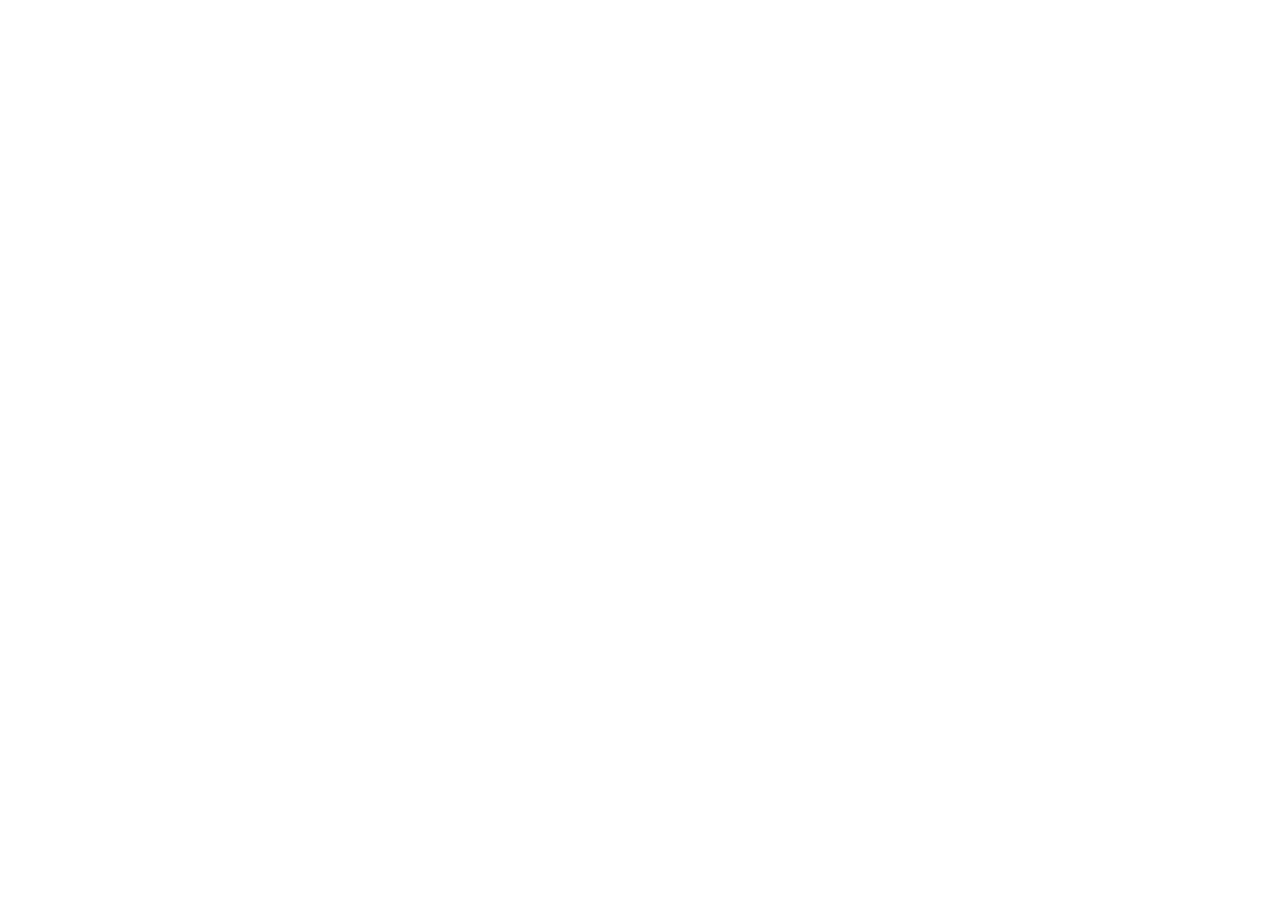
==== commit 20a5ccb4: "Redirect to matsolve.github.io" ====
--- a/index.html
+++ b/index.html
@@ -2,401 +2,13 @@
 <html lang="en">
 <head>
 <meta charset="utf-8">
-<meta name="viewport" content="width=device-width, initial-scale=1">
-<meta name="description" content="Hyunseok Ko (고현석), Principal Investigator of MatSOLVE — the Material Simulation and Optimization Lab with Virtual Engineering at the Korea Institute of Ceramic Engineering and Technology (KICET). Density functional theory, machine-learning materials design, and multiphysics simulation of ceramics.">
-<title>MatSOLVE — Hyunseok Ko (고현석) · KICET</title>
-<link rel="canonical" href="https://thardaway1.github.io/matsolve-homepage/">
-<meta name="author" content="Hyunseok Ko">
-
-<meta property="og:type" content="website">
-<meta property="og:site_name" content="MatSOLVE">
-<meta property="og:title" content="MatSOLVE — Hyunseok Ko (고현석), KICET">
-<meta property="og:description" content="Material Simulation and Optimization Lab with Virtual Engineering. Principal Investigator: Hyunseok Ko, Korea Institute of Ceramic Engineering and Technology.">
-<meta property="og:url" content="https://thardaway1.github.io/matsolve-homepage/">
-<meta property="og:image" content="https://thardaway1.github.io/matsolve-homepage/assets/img/og-card.jpg">
-<meta name="twitter:card" content="summary_large_image">
-
-<script type="application/ld+json">
-{
-  "@context": "https://schema.org",
-  "@graph": [
-    {
-      "@type": "Person",
-      "@id": "https://thardaway1.github.io/matsolve-homepage/#pi",
-      "name": "Hyunseok Ko",
-      "alternateName": ["Hyun-seok Ko", "Hyun Seok Ko", "고현석", "Ko, Hyunseok"],
-      "givenName": "Hyunseok",
-      "familyName": "Ko",
-      "jobTitle": "Principal Investigator, Senior Researcher",
-      "email": "mailto:hko@kicet.re.kr",
-      "url": "https://thardaway1.github.io/matsolve-homepage/",
-      "image": "https://thardaway1.github.io/matsolve-homepage/assets/img/pi.jpg",
-      "knowsAbout": ["Density functional theory", "Machine learning for materials",
-        "Computational materials science", "Ceramics", "Multiphysics simulation",
-        "Ferroelectric ceramics", "Geopolymer", "Virtual engineering"],
-      "alumniOf": [
-        {"@type": "CollegeOrUniversity", "name": "University of Wisconsin-Madison"},
-        {"@type": "CollegeOrUniversity", "name": "Illinois Institute of Technology"}
-      ],
-      "worksFor": {"@id": "https://thardaway1.github.io/matsolve-homepage/#kicet"},
-      "affiliation": {"@id": "https://thardaway1.github.io/matsolve-homepage/#lab"},
-      "sameAs": [
-        "https://scholar.google.co.kr/citations?user=sRlg1osAAAAJ",
-        "https://orcid.org/0000-0002-1891-6194",
-        "https://www.scopus.com/authid/detail.uri?authorId=56924395400",
-        "https://www.researchgate.net/profile/Hyunseok-Ko",
-        "https://www.linkedin.com/in/hyunseok-ko-1a58ba22/",
-        "https://github.com/thardaway1/matsolve-homepage"
-      ]
-    },
-    {
-      "@type": "ResearchOrganization",
-      "@id": "https://thardaway1.github.io/matsolve-homepage/#lab",
-      "name": "MatSOLVE",
-      "alternateName": "Material Simulation and Optimization Lab with Virtual Engineering",
-      "url": "https://thardaway1.github.io/matsolve-homepage/",
-      "logo": "https://thardaway1.github.io/matsolve-homepage/assets/img/logo.png",
-      "founder": {"@id": "https://thardaway1.github.io/matsolve-homepage/#pi"},
-      "employee": {"@id": "https://thardaway1.github.io/matsolve-homepage/#pi"},
-      "parentOrganization": {"@id": "https://thardaway1.github.io/matsolve-homepage/#kicet"}
-    },
-    {
-      "@type": "ResearchOrganization",
-      "@id": "https://thardaway1.github.io/matsolve-homepage/#kicet",
-      "name": "Korea Institute of Ceramic Engineering and Technology",
-      "alternateName": ["KICET", "한국세라믹기술원"],
-      "url": "https://www.kicet.re.kr",
-      "address": {"@type": "PostalAddress", "streetAddress": "101 Soho-ro",
-        "addressLocality": "Jinju", "addressRegion": "Gyeongsangnam-do", "addressCountry": "KR"}
-    },
-    {
-      "@type": "WebSite",
-      "url": "https://thardaway1.github.io/matsolve-homepage/",
-      "name": "MatSOLVE — Hyunseok Ko",
-      "about": {"@id": "https://thardaway1.github.io/matsolve-homepage/#lab"}
-    }
-  ]
-}
-</script>
-<link rel="preconnect" href="https://fonts.googleapis.com">
-<link rel="preconnect" href="https://fonts.gstatic.com" crossorigin>
-<link rel="stylesheet" href="https://fonts.googleapis.com/css2?family=Roboto+Slab:wght@400;500;700&family=Roboto:ital,wght@0,300;0,400;0,500;0,700;1,400&family=JetBrains+Mono:wght@400;500&family=Noto+Sans+KR:wght@400;500;700&display=swap">
-
-<link rel="stylesheet" href="assets/css/style.css?v=20260905h">
+<title>MatSOLVE has moved</title>
+<link rel="canonical" href="https://matsolve.github.io/">
+<meta http-equiv="refresh" content="0; url=https://matsolve.github.io/">
+<meta name="robots" content="noindex">
 </head>
 <body>
-<nav>
-  <div class="nav-in">
-    <a class="brand" href="#" data-go="about"><img data-img="logo" alt="MatSOLVE"><b>MatSOLVE</b></a>
-    <div class="nav-links">
-      <button type="button" data-go="about" aria-current="page">about</button>
-      <button type="button" data-go="news">news</button>
-      <button type="button" data-go="research">research</button>
-      <button type="button" data-go="people">people</button>
-      <button type="button" data-go="publications">publications</button>
-      <button type="button" data-go="facility">facility</button>
-      <button type="button" data-go="gallery">gallery</button>
-      <button type="button" id="modeBtn" aria-label="Toggle colour theme">☾</button>
-    </div>
-  </div>
-</nav>
-
-<div class="wrap">
-
-<!-- ================= ABOUT ================= -->
-<section class="page" id="page-about">
-  <div class="hero">
-    <div>
-      <p class="eyebrow">Korea Institute of Ceramic Engineering &amp; Technology</p>
-      <h1 class="title">MatSOLVE</h1>
-      <p class="tagline"><em>Mat</em>erial <em>S</em>imulation and <em>O</em>ptimization <em>L</em>ab with <em>V</em>irtual <em>E</em>ngineering</p>
-      <p class="lede ko" lang="ko">물리 기반과 데이터 기반의 가상공학 기법으로 소재·공정 문제를 해석하고 설계합니다.</p>
-      <p class="affil">Led by <b>Hyunseok Ko</b> <span class="ko" lang="ko">고현석</span>, Principal Investigator
-      · AI융합연구단, 한국세라믹기술원 진주 본원</p>
-      <div class="social">
-        <a href="mailto:hko@kicet.re.kr">EMAIL</a>
-        <a href="https://scholar.google.co.kr/citations?user=sRlg1osAAAAJ" target="_blank" rel="noopener">SCHOLAR</a>
-        <a href="https://orcid.org/0000-0002-1891-6194" target="_blank" rel="noopener">ORCID</a>
-        <a href="https://www.kicet.re.kr" target="_blank" rel="noopener">KICET</a>
-      </div>
-    </div>
-    <img class="hero-mark" data-img="logo" alt="MatSOLVE 심볼">
-  </div>
-
-  <div class="block">
-    <h2 class="sec">two drivers, one answer</h2>
-    <div class="drivers">
-      <div class="driver">
-        <span class="k">Physics-driven</span>
-        <h3>Multi-scale &amp; multi-physics modeling</h3>
-        <p>Physics-based solutions, system dynamics and mechanisms, across a range of computational techniques — the route to <b>understanding mechanisms</b>.</p>
-      </div>
-      <div class="driver">
-        <span class="k">Data-driven</span>
-        <h3>Big-data based artificial intelligence</h3>
-        <p>Data-based solutions, prediction and optimization, searching a massive parametric space — the route to <b>empowering predictability</b>.</p>
-      </div>
-    </div>
-    <div class="arrowto"><b>Predict, resolve and optimize material issues — and accelerate material discovery.</b></div>
-    <figure style="margin-top:20px">
-      <div class="plate"><img data-img="concept" alt="MatSOLVE 연구 개념도: Model-Driven과 Data-Driven 두 축"></div>
-      <figcaption>The lab in one diagram: model-driven analysis on top, data-driven prediction below, both feeding the same decision.</figcaption>
-    </figure>
-  </div>
-
-
-  <hr class="rule">
-
-  <div class="block" style="margin-top:0">
-    <h2 class="sec">at a glance</h2>
-    <div class="cards" id="glance"></div>
-  </div>
-
-</section>
-
-<!-- ================= NEWS ================= -->
-<section class="page" id="page-news" hidden>
-  <p class="eyebrow">News</p>
-  <h1 class="title">What the lab has been up to</h1>
-  <p class="lede">Press coverage, awards, conferences and the papers that made a cover — newest first.</p>
-
-  <div class="block">
-    <div class="rows news-list" id="newsList"></div>
-  </div>
-</section>
-
-<!-- ================= RESEARCH ================= -->
-<section class="page" id="page-research" hidden>
-  <p class="eyebrow">Research</p>
-  <h1 class="title">From electrons to reactors</h1>
-  <p class="lede">One question runs through every project: what actually decides the property — and can we compute it before anyone fires a furnace?</p>
-
-  <div class="block">
-    <h2 class="sec">the scale ladder</h2>
-    <p style="color:var(--muted);font-size:.95rem;max-width:64ch">Each rung answers what the one below it cannot resolve, and hands its result upward. The lab runs all four.</p>
-    <div class="ladder">
-      <div class="rung"><div class="hex"></div><div class="sc">Electronic / atomic</div><h4>Atomistic simulation</h4><div class="codes">VASP<br>Materials Studio</div></div>
-      <div class="rung"><div class="hex"></div><div class="sc">Micro</div><h4>Molecular dynamics</h4><div class="codes">LAMMPS</div></div>
-      <div class="rung"><div class="hex"></div><div class="sc">Meso / particle</div><h4>Mesoscale modeling</h4><div class="codes">GeoDict<br>Rocky</div></div>
-      <div class="rung"><div class="hex"></div><div class="sc">Macro / continuum</div><h4>Continuum mechanics</h4><div class="codes">Ansys<br>COMSOL</div></div>
-    </div>
-    <figure style="margin-top:20px">
-      <div class="plate"><img data-img="scope" alt="원자 스케일부터 연속체까지 이어지는 멀티스케일 시뮬레이션 체계"></div>
-      <figcaption>The same problem, four resolutions — and the solver stack that carries information between them.</figcaption>
-    </figure>
-  </div>
-
-  <div class="block">
-    <h2 class="sec">five areas</h2>
-
-    <div class="area">
-      <div class="area-head"><span class="area-num">01</span><h3>Energy &amp; functional materials</h3></div>
-      <p>Catalysts for energy conversion and optoelectronic materials, treated with the same tool: first-principles calculation of the site that decides the behaviour. CO<sub>2</sub> adsorption on LSCM, CeO<sub>2</sub> crystallography, H<sup>+</sup> evolution under an interface dipole — and, on the optoelectronic side, a six-step design pipeline that runs data mining through to thermodynamic stability.</p>
-      <div class="keys"><span class="key">DFT</span><span class="key">CO2 reduction</span><span class="key">water splitting</span><span class="key">β-Ga2O3</span><span class="key">doping</span></div>
-      <div class="plate"><img data-img="r1" alt="Energy and Functional Materials 연구 개요"></div>
-    </div>
-
-    <div class="area">
-      <div class="area-head"><span class="area-num">02</span><h3>Kinetics in solids and devices</h3></div>
-      <p>Charge dynamics in quantum-dot devices and ionic diffusion in amorphous solids — two problems where the rate, not the ground state, is what matters. Atomistic impact-ionization results are carried into device simulation; amorphous structures are re-cast as graphs so a neural network can predict how diffusion changes as the structure does.</p>
-      <div class="keys"><span class="key">CQD IRPD</span><span class="key">impact ionization</span><span class="key">graph neural network</span><span class="key">Li diffusion</span></div>
-      <div class="plate"><img data-img="r2" alt="Kinetics in Solids and Devices 연구 개요"></div>
-    </div>
-
-    <div class="area">
-      <div class="area-head"><span class="area-num">03</span><h3>Materials data &amp; ML-driven design</h3></div>
-      <p>Experiments give roughly a hundred data points; simulation gives two hundred thousand. Hybridising the two is the lab's signature move — demonstrated on ceramic tape casting, then extended to novel-structure discovery, single-atom catalysts, and multimodal models that read SEM images and material tables together.</p>
-      <div class="keys"><span class="key">hybrid data</span><span class="key">MEGNet · CGCNN</span><span class="key">SevenNet</span><span class="key">machine vision</span><span class="key">SOFC</span></div>
-      <div class="plate"><img data-img="r3" alt="Materials Data and Machine Learning-Driven Design 연구 개요"></div>
-    </div>
-
-    <div class="area">
-      <div class="area-head"><span class="area-num">04</span><h3>Geopolymer and composite</h3></div>
-      <p>Geopolymers are still mixed by trial. Design of experiments plus metamodel-guided optimisation turns the mix ratio into a solvable multi-objective problem, and the resulting alkali-based matrix carries through to all-ceramic composites — hand lay-up, autoclave, then tensile, shear and compressive testing.</p>
-      <div class="keys"><span class="key">design of experiments</span><span class="key">kriging</span><span class="key">PIAnO</span><span class="key">all-ceramic CMC</span><span class="key">TGA</span></div>
-      <div class="plate"><img data-img="r4" alt="Geopolymer and Composite 연구 개요"></div>
-    </div>
-
-    <div class="area">
-      <div class="area-head"><span class="area-num">05</span><h3>Modeling of fabrication processes</h3></div>
-      <p>Wide-bandgap semiconductor deposition reactors — HVPE and MOCVD — modelled for concentration, velocity and heating fields, so uniformity is a design variable rather than a discovered outcome. The same fluid-and-heat machinery is turned on engineering systems: component temperature, case flow, time-dependent behaviour, variable optimisation.</p>
-      <div class="keys"><span class="key">HVPE</span><span class="key">MOCVD</span><span class="key">GaN</span><span class="key">CFD</span><span class="key">thermal design</span></div>
-      <div class="plate"><img data-img="r5" alt="Modeling of Fabrication Processes 연구 개요"></div>
-    </div>
-  </div>
-
-  <div class="block">
-    <h2 class="sec">threads, traced through the papers</h2>
-    <p style="color:var(--muted);font-size:.95rem;max-width:64ch">The five areas above are how the lab is organised. These are the arguments the publication record actually makes.</p>
-    <div class="rows" style="margin-top:14px">
-      <div class="row"><div class="d">dielectrics</div><div class="t"><b>Predicted before they are made.</b> BaTiO<sub>3</sub>-based dielectrics are governed by composition and processing at once, and the two are usually studied apart. Multi-modal models take both as input and stay interpretable — the model has to say which descriptor moved the permittivity, not just how much.<small>J. Materiomics 2026 · Materials &amp; Design 2026 · Mater. Today Commun. 2026 · J. Asian Ceram. Soc. 2025</small></div></div>
-      <div class="row"><div class="d">defects</div><div class="t"><b>Wide-bandgap oxides.</b> Doped β-Ga<sub>2</sub>O<sub>3</sub>, ZnO sheets and rutile TiO<sub>2</sub> all fail or succeed at the same place: a defect site whose electronic structure resists direct measurement. First-principles calculations resolve those sites and connect them to opto-electronic and sensing behaviour.<small>Physica B 2025 · RSC Advances 2025 · Surfaces and Interfaces 2026</small></div></div>
-      <div class="row"><div class="d">tribo</div><div class="t"><b>Why triboelectricity is irreproducible.</b> Contact electrification is treated as a material constant, yet measured values scatter across laboratories. Modelling homolytic bond rupture at the sliding interface shows the scatter is intrinsic — it comes from the mechanochemistry, not from sloppy experiments.<small>Phys. Rev. Lett. 2023 · Small Methods 2026 · Nanoenergy Adv. 2025 · Adv. Electron. Mater. 2023</small></div></div>
-      <div class="row"><div class="d">catalysis</div><div class="t"><b>Surfaces under operating conditions.</b> Atomic-scale simulation of catalysis usually assumes a fixed Fermi level and a pristine surface. Neither holds in a running cell. The lab works on models that let the electronic boundary condition move with the experiment.<small>J. Mater. Chem. A 2024 · Chem. Eng. J. 2025 · Mater. Today Energy 2026 · Nano-Micro Lett. 2026</small></div></div>
-      <div class="row"><div class="d">composites</div><div class="t"><b>Curing, crystallisation, damage.</b> Geopolymers and oxide/oxide ceramic matrix composites are still designed largely by trial. Metamodel-guided optimisation and molecular dynamics give the search a direction — including for composites that must survive very low Earth orbit.<small>Digital Discovery 2025 · Adv. Compos. Hybrid Mater. 2026 · Composites Research 2025 · Adv. Compos. Mater. 2026</small></div></div>
-    </div>
-  </div>
-</section>
-
-<!-- ================= PEOPLE ================= -->
-<section class="page" id="page-people" hidden>
-  <p class="eyebrow">People</p>
-  <h1 class="title">Who runs the solvers</h1>
-  <p class="lede">Eight researchers on the bench and six who moved on — split between physics-driven modelling and data-driven design.</p>
-
-  <div class="block">
-    <h2 class="sec">principal investigator</h2>
-    <div class="pi">
-      <img data-img="pi" alt="고현석 박사">
-      <div>
-        <h3>Hyunseok Ko <span style="font-weight:400;color:var(--muted);font-size:1rem" class="ko" lang="ko">고현석</span></h3>
-        <div class="role">Principal Investigator · Senior Researcher</div>
-        <div class="where">Division of AI Convergence Research, KICET · 101 Soho-ro, Room 404 · +82-55-792-2553</div>
-        <p>Builds atomistic and data-driven models that explain why functional ceramics behave the way they do — and uses them to decide what to make next.</p>
-        <p>On the physics side, density functional theory resolves mechanisms that experiment alone cannot separate: vacancy-driven surface reactions, charge transfer at contact interfaces, dopant states in wide-bandgap oxides. On the data side, models map composition and processing onto measured properties, so a formulation decision can be made before the furnace is switched on.</p>
-        <p>The two halves are meant to be used together. Simulation datasets are large but idealised; experimental datasets are small but real. Much of the lab's recent work fuses them — hybridising a handful of measured samples with thousands of computed ones, and keeping the result interpretable enough that a materials scientist can argue with it.</p>
-        <p>Currently leading computational work on dielectric ceramics, energy-conversion surfaces, and inorganic composites. Organising committee, 9th Asian Materials Data Symposium (2026).</p>
-        <div class="social">
-          <a href="mailto:hko@kicet.re.kr">EMAIL</a>
-          <a href="https://scholar.google.co.kr/citations?user=sRlg1osAAAAJ" target="_blank" rel="noopener">SCHOLAR</a>
-          <a href="https://orcid.org/0000-0002-1891-6194" target="_blank" rel="noopener">ORCID</a>
-          <a href="https://www.researchgate.net/profile/Hyunseok-Ko" target="_blank" rel="noopener">RESEARCHGATE</a>
-          <a href="https://www.linkedin.com/in/hyunseok-ko-1a58ba22/" target="_blank" rel="noopener">LINKEDIN</a>
-        </div>
-      </div>
-    </div>
-  </div>
-
-  <div class="block">
-    <h2 class="sec">current members</h2>
-    <div class="people">
-      <div class="person"><img data-img="m_prabha" alt="Sampath Prabhakaran"><div class="n">Sampath Prabhakaran</div><div class="r">Postdoctoral Associate</div><div class="r w">Ph.D., Jeonbuk National Univ.</div><div class="tags"><span class="tag" data-k="m">DFT</span><span class="tag" data-k="d">Electrochemistry</span></div></div>
-      <div class="person"><img data-img="m_smt" alt="Mintaek Seo"><div class="n">Mintaek Seo <span class="ko" lang="ko">서민택</span></div><div class="r">Ph.D. Student</div><div class="r w">Gyeongsang National Univ.</div><div class="tags"><span class="tag" data-k="m">ML</span><span class="tag" data-k="d">AI for science</span></div></div>
-      <div class="person"><img data-img="m_bincy" alt="Bincy Babu Raj"><div class="n">Bincy Babu Raj</div><div class="r">Integrated Ph.D. Student</div><div class="r w">Pusan National Univ.</div><div class="tags"><span class="tag" data-k="m">DFT</span><span class="tag" data-k="m">ML</span><span class="tag" data-k="s">Amorphous solids</span></div></div>
-      <div class="person"><img data-img="m_kjb" alt="Jubae Kong"><div class="n">Jubae Kong <span class="ko" lang="ko">공주배</span></div><div class="r">Integrated Ph.D. Student</div><div class="r w">Korea Univ.</div><div class="tags"><span class="tag" data-k="m">DFT</span><span class="tag" data-k="m">ML</span><span class="tag" data-k="d">Self-Driving Lab</span></div></div>
-      <div class="person"><img data-img="m_khn" alt="Haneul Kim"><div class="n">Haneul Kim <span class="ko" lang="ko">김하늘</span></div><div class="r">M.S.</div><div class="r w">Kyungpook National Univ.</div><div class="tags"><span class="tag" data-k="m">FEM</span><span class="tag" data-k="m">Multiphysics</span><span class="tag" data-k="d">Semiconductor process</span></div></div>
-      <div class="person"><img data-img="m_cde" alt="Daeun Choi"><div class="n">Daeun Choi <span class="ko" lang="ko">최다은</span></div><div class="r">M.S.</div><div class="r w">Hongik Univ.</div><div class="tags"><span class="tag" data-k="m">Phase-field</span></div></div>
-      <div class="person"><img data-img="m_ksw" alt="Shinwoo Kang"><div class="n">Shinwoo Kang <span class="ko" lang="ko">강신우</span></div><div class="r">M.S. Student</div><div class="r w">Pusan National Univ.</div><div class="tags"><span class="tag" data-k="m">FEM</span><span class="tag" data-k="s">Ceramic composites</span><span class="tag" data-k="d">Semiconductor process</span></div></div>
-      <div class="person"><img data-img="m_jsw" alt="Seungyeon Jung"><div class="n">Seungyeon Jung <span class="ko" lang="ko">정승연</span></div><div class="r">Undergraduate Student</div><div class="r w">Gyeongsang National Univ.</div><div class="tags"><span class="tag" data-k="m">DFT</span><span class="tag" data-k="s">Amorphous solids</span></div></div>
-    </div>
-  </div>
-
-  <div class="block">
-    <h2 class="sec">alumni</h2>
-    <div class="people">
-      <div class="person"><img data-img="m_shj" alt="Hyejeong Song"><div class="n">Hyejeong Song <span class="ko" lang="ko">송혜정</span></div><div class="r">Researcher '22–'23, '25–'26 · M.S. '23–'25</div><div class="r w">Ph.D. Student, National University of Singapore</div><div class="tags"><span class="tag" data-k="m">DFT</span><span class="tag" data-k="m">ML</span><span class="tag" data-k="s">Quantum dots</span><span class="tag" data-k="s">Amorphous solids</span></div></div>
-      <div class="person"><img data-img="m_lsh" alt="Sanghun Lee"><div class="n">Sanghun Lee <span class="ko" lang="ko">이상훈</span></div><div class="r">Researcher '23–'26</div><div class="r w">Alternative Military Service, Republic of Korea</div><div class="tags"><span class="tag" data-k="m">Geopolymer</span><span class="tag" data-k="s">Ceramic composites</span><span class="tag" data-k="s">Amorphous solids</span></div></div>
-      <div class="person"><img data-img="m_ganji" alt="Masoud Darvish Ganji"><div class="n">Masoud Darvish Ganji</div><div class="r">Postdoctoral Researcher '23–'25</div><div class="r w">Research Professor, Gachon University</div><div class="tags"><span class="tag" data-k="m">DFT</span><span class="tag" data-k="s">Nanomaterials</span></div></div>
-      <div class="person"><img data-img="m_ldg" alt="Donggeon Lee"><div class="n">Donggeon Lee <span class="ko" lang="ko">이동건</span></div><div class="r">Researcher '24–'25 · M.S. '22–'24</div><div class="r w">Senior Researcher, MECARO</div><div class="tags"><span class="tag" data-k="m">FEM</span><span class="tag" data-k="m">Multiphysics</span><span class="tag" data-k="d">Semiconductor process</span></div></div>
-      <div class="person"><img data-img="m_kgw" alt="Geunwoo Kim"><div class="n">Geunwoo Kim</div><div class="r">Postdoctoral Researcher '22–'24</div><div class="r w">Assistant Professor, Hokkaido University</div><div class="tags"><span class="tag" data-k="m">Phase-field</span><span class="tag" data-k="d">Solidification process</span></div></div>
-      <div class="person"><img data-img="m_gf" alt="Giulio Fatti"><div class="n">Giulio Fatti</div><div class="r">Postdoctoral Researcher '21–'23</div><div class="r w">Research Professor, Imperial College London, UK</div><div class="tags"><span class="tag" data-k="m">DFT</span><span class="tag" data-k="s">Triboelectrification</span></div></div>
-      <div class="person"><img data-img="m_uk" alt="Upendra Kumar"><div class="n">Upendra Kumar</div><div class="r">Postdoctoral Researcher '21–'23</div><div class="r w">Researcher, Chinese Academy of Sciences, China</div><div class="tags"><span class="tag" data-k="m">DFT</span><span class="tag" data-k="s">Halide perovskites</span></div></div>
-    </div>
-  </div>
-
-</section>
-
-<!-- ================= PUBLICATIONS ================= -->
-<section class="page" id="page-publications" hidden>
-  <p class="eyebrow">Publications</p>
-  <h1 class="title">Peer-reviewed work</h1>
-  <p class="lede" id="pubSub"></p>
-  <p class="legend"><span class="me">Bold</span> — MatSOLVE members &nbsp;·&nbsp;
-  <sup>†</sup> first author &nbsp;·&nbsp; <sup>*</sup> corresponding author</p>
-  <div class="filters" id="filters">
-    <button type="button" data-f="all" aria-pressed="true">all</button>
-    <button type="button" data-f="sel" aria-pressed="false">selected work</button>
-    <button type="button" data-f="lead" aria-pressed="false">first / corresponding</button>
-    <button type="button" data-f="q1" aria-pressed="false">Q1 only</button>
-  </div>
-  <div id="pubList"></div>
-</section>
-
-<!-- ================= FACILITY ================= -->
-<section class="page" id="page-facility" hidden>
-  <p class="eyebrow">Facility</p>
-  <h1 class="title">Compute and codes</h1>
-  <p class="lede">A cluster the lab owns outright, and a commercial solver stack that covers every rung of the scale ladder.</p>
-
-  <div class="block">
-    <h2 class="sec">the compute floor</h2>
-    <p>Everything below sits in the lab's own two rooms — 309 (high-performance computing) and 314
-    (AI computational engineering). Nothing here is shared time on someone else's queue.</p>
-
-    <div class="cards four">
-      <div class="card"><div class="v">31</div><div class="l">Xeon-class compute nodes</div></div>
-      <div class="card"><div class="v">12</div><div class="l">NVIDIA A100-class GPUs</div></div>
-      <div class="card"><div class="v">13</div><div class="l">simulation workstations</div></div>
-      <div class="card"><div class="v">16</div><div class="l">commercial solver licences</div></div>
-    </div>
-
-    <ul class="plain">
-      <li><b>Ceramic materials AI big-data solution</b> — the lab's central cluster: 8 A100-class
-      GPUs and 14 Xeon-class CPU servers.</li>
-      <li><b>Beyond the cluster</b> — 17 further Xeon-class server nodes, 3 more A100-class GPUs,
-      and one Blackwell-generation RTX Pro 6000.</li>
-      <li><b>Kept running by</b> an immersion-cooled rack, a 50 kW process chiller, two dedicated
-      precision air handlers, and 10 GbE switching behind the cluster's own firewall.</li>
-    </ul>
-  </div>
-
-  <div class="block">
-    <h2 class="sec">solver stack</h2>
-    <div class="sw">
-      <div><div class="swcell"><img data-img="sw_vasp" alt="VASP"></div><div class="swname">VASP</div></div>
-      <div><div class="swcell"><img data-img="sw_msstudio" alt="Materials Studio"></div><div class="swname">Materials Studio</div></div>
-      <div><div class="swcell"><img data-img="sw_geodict" alt="GeoDict"></div><div class="swname">GeoDict</div></div>
-      <div><div class="swcell"><img data-img="sw_digimat" alt="Digimat"></div><div class="swname">Digimat</div></div>
-      <div><div class="swcell"><img data-img="sw_fluent" alt="ANSYS"></div><div class="swname">ANSYS</div></div>
-      <div><div class="swcell"><img data-img="sw_ansys" alt="ANSYS Fluent"></div><div class="swname">ANSYS Fluent</div></div>
-      <div><div class="swcell"><img data-img="sw_comsol" alt="COMSOL Multiphysics"></div><div class="swname">COMSOL</div></div>
-      <div><div class="swcell"><img data-img="sw_piano" alt="PIAnO"></div><div class="swname">PIAnO</div></div>
-      <div><div class="swcell"><img data-img="sw_hepigans" alt="HEpiGaNs"></div><div class="swname">HEpiGaNs</div></div>
-    </div>
-  </div>
-
-</section>
-
-<!-- ================= GALLERY ================= -->
-<section class="page" id="page-gallery" hidden>
-  <p class="eyebrow">Gallery</p>
-  <h1 class="title">Off the cluster</h1>
-  <p class="lede">Conferences, group meetings, retreats and the occasional birthday cake — 16 outings, 2026 back to 2023. Open one to page through the rest of its photos.</p>
-
-  <div class="block">
-    <div class="gal" id="gal"></div>
-  </div>
-
-  <div class="block">
-    <h2 class="sec">find us</h2>
-    <div style="display:flex;gap:20px;align-items:center;flex-wrap:wrap">
-      <div class="plate" style="width:128px;flex:none;padding:8px"><img data-img="qr" alt="MatSOLVE QR 코드"></div>
-      <div style="font-size:.92rem;color:var(--muted);max-width:44ch">
-        <p style="margin:0">MatSOLVE · AI융합연구단<br>한국세라믹기술원 (KICET)<br><a href="mailto:hko@kicet.re.kr">hko@kicet.re.kr</a></p>
-      </div>
-    </div>
-  </div>
-
-</section>
-
-</div>
-
-<div class="lb" id="lb" hidden role="dialog" aria-modal="true" aria-label="Photo viewer">
-  <button class="lb-x" id="lbClose" aria-label="Close">&times;</button>
-  <button class="lb-nav prev" id="lbPrev" aria-label="Previous photo">&#8249;</button>
-  <img id="lbImg" alt="">
-  <button class="lb-nav next" id="lbNext" aria-label="Next photo">&#8250;</button>
-  <div class="lb-cap"><span id="lbCap"></span><span class="lb-n" id="lbN"></span></div>
-</div>
-
-<footer class="foot">
-  <img data-img="logo" alt="">
-  © 2026 MatSOLVE, Korea Institute of Ceramic Engineering &amp; Technology<br>
-</footer>
-
-<script id="imgdata" type="application/json">{"logo": "assets/img/logo.png", "concept": "assets/img/concept.jpg", "scope": "assets/img/scope.jpg?v=20261005", "pillars": "assets/img/pillars.jpg", "qr": "assets/img/qr.jpg", "r1": "assets/img/r1.jpg", "r2": "assets/img/r2.jpg", "r3": "assets/img/r3.jpg", "r4": "assets/img/r4.jpg", "r5": "assets/img/r5.jpg", "pi": "assets/img/pi.jpg", "m_bincy": "assets/img/m_bincy.jpg", "m_ganji": "assets/img/m_ganji.jpg", "m_prabha": "assets/img/m_prabha.jpg", "m_ksw": "assets/img/m_ksw.jpg", "m_kjb": "assets/img/m_kjb.jpg", "m_khn": "assets/img/m_khn.jpg", "m_cde": "assets/img/m_cde.jpg", "m_smt": "assets/img/m_smt.jpg", "m_shj": "assets/img/m_shj.jpg", "m_ldg": "assets/img/m_ldg.jpg", "m_lsh": "assets/img/m_lsh.jpg", "m_jsw": "assets/img/m_jsw.jpg", "sw_ansys": "assets/img/sw_ansys.png", "sw_fluent": "assets/img/sw_fluent.png", "sw_comsol": "assets/img/sw_comsol.png", "sw_digimat": "assets/img/sw_digimat.png", "sw_geodict": "assets/img/sw_geodict.png", "sw_hepigans": "assets/img/sw_hepigans.png", "sw_msstudio": "assets/img/sw_msstudio.png", "sw_piano": "assets/img/sw_piano.png", "sw_vasp": "assets/img/sw_vasp.png", "n_grad": "assets/img/n_grad.jpg", "n_cover": "assets/img/n_cover.jpg", "n_plat": "assets/img/n_plat.jpg?v=20260905", "n_award": "assets/img/n_award.jpg", "n_geo": "assets/img/n_geo.jpg", "n_qd": "assets/img/n_qd.jpg", "n_marine": "assets/img/n_marine.jpg", "n_hydro": "assets/img/pub/20.jpg", "n_amds": "assets/img/n_amds.jpg", "n_mico": "assets/img/n_mico.jpg", "n_halide": "assets/img/n_halide.jpg?v=20260905", "n_tribo": "assets/img/pub/13.jpg", "m_kgw": "assets/img/m_kgw.jpg", "m_gf": "assets/img/m_gf.jpg", "m_uk": "assets/img/m_uk.jpg"}</script>
-<script id="galdata" type="application/json">[{"id": "e2609b", "date": "2026.09.30–10.02", "title": "Korean Ceramic Society", "note": "추계학술대회", "cover": "assets/img/gallery/e2609b-cover.jpg", "shots": ["assets/img/gallery/e2609b-01.jpg", "assets/img/gallery/e2609b-02.jpg"]}, {"id": "e2609", "date": "2026.09.08", "title": "Welcome, Daeun!", "note": "최다은 연구원 환영회", "cover": "assets/img/gallery/e2609-cover.jpg", "shots": ["assets/img/gallery/e2609-01.jpg"]}, {"id": "e2606", "date": "2026.06.21–24", "title": "CIMTEC 2026 · 10th Forum on New Materials", "note": "Perugia, Italy", "cover": "assets/img/gallery/e2606-cover.jpg", "shots": ["assets/img/gallery/e2606-01.jpg", "assets/img/gallery/e2606-02.jpg", "assets/img/gallery/e2606-04.jpg", "assets/img/gallery/e2606-03.jpg"]}, {"id": "e2605b", "date": "2026.05.15", "title": "Teachers' Day", "note": "스승의 날", "cover": "assets/img/gallery/e2605b-cover.jpg", "shots": ["assets/img/gallery/e2605b-02.jpg"]}, {"id": "e2605a", "date": "2026.05.08", "title": "Homecoming", "note": "졸업생 방문", "cover": "assets/img/gallery/e2605a-cover.jpg", "shots": ["assets/img/gallery/e2605a-14.jpg"]}, {"id": "e2604", "date": "2026.04.08–10", "title": "Korean Ceramic Society", "note": "춘계학술대회", "cover": "assets/img/gallery/e2604-cover.jpg", "shots": ["assets/img/gallery/e2604-08.jpg", "assets/img/gallery/e2604-01.jpg", "assets/img/gallery/e2604-06.jpg"]}, {"id": "e2601", "date": "2026.01.09", "title": "Birthday", "note": "", "cover": "assets/img/gallery/e2601-cover.jpg", "shots": ["assets/img/gallery/e2601-01.jpg"]}, {"id": "e2511", "date": "2025.11.19–22", "title": "39th Korea–Japan Seminar on Ceramics", "note": "Oriental Hotel, Jeju", "cover": "assets/img/gallery/e2511-cover.jpg", "shots": ["assets/img/gallery/e2511-01.jpg", "assets/img/gallery/e2511-02.jpg", "assets/img/gallery/e2511-04.jpg"]}, {"id": "e2506", "date": "2025.06.02", "title": "Congrats, Donggeon!", "note": "이동건 취업 축하 파티", "cover": "assets/img/gallery/e2506-cover.jpg", "shots": ["assets/img/gallery/e2506-01.jpg"]}, {"id": "e2505", "date": "2025.05.15", "title": "Teachers' Day", "note": "스승의 날", "cover": "assets/img/gallery/e2505-cover.jpg", "shots": ["assets/img/gallery/e2505-03.jpg", "assets/img/gallery/e2505-05.jpg"]}, {"id": "e2503", "date": "2025.03.13", "title": "Group meeting", "note": "", "cover": "assets/img/gallery/e2503-cover.jpg", "shots": ["assets/img/gallery/e2503-01.jpg"]}, {"id": "e2502b", "date": "2025.02.27", "title": "Welcome Dr. Karan", "note": "환영회", "cover": "assets/img/gallery/e2502b-cover.jpg", "shots": ["assets/img/gallery/e2502b-01.jpg", "assets/img/gallery/e2502b-02.jpg"]}, {"id": "e2502a", "date": "2025.02.05–07", "title": "Nature Conference: Materials for AI", "note": "KAIST", "cover": "assets/img/gallery/e2502a-cover.jpg", "shots": ["assets/img/gallery/e2502a-01.jpg"]}, {"id": "e2501", "date": "2025.01.10", "title": "Birthday", "note": "", "cover": "assets/img/gallery/e2501-cover.jpg", "shots": ["assets/img/gallery/e2501-01.jpg"]}, {"id": "e2410", "date": "2024.10.16–18", "title": "Korean Ceramic Society", "note": "추계학술대회", "cover": "assets/img/gallery/e2410-cover.jpg", "shots": ["assets/img/gallery/e2410-04.jpg", "assets/img/gallery/e2410-01.jpg", "assets/img/gallery/e2410-02.jpg"]}, {"id": "e2409", "date": "2024.09.22–27", "title": "Multiscale Materials Modeling (MMM11)", "note": "", "cover": "assets/img/gallery/e2409-cover.jpg", "shots": ["assets/img/gallery/e2409-01.jpg", "assets/img/gallery/e2409-02.jpg", "assets/img/gallery/e2409-09.jpg", "assets/img/gallery/e2409-03.jpg", "assets/img/gallery/e2409-04.jpg", "assets/img/gallery/e2409-05.jpg", "assets/img/gallery/e2409-06.jpg"]}, {"id": "e2403", "date": "2024.03.15–16", "title": "Membership Training", "note": "Geoje", "cover": "assets/img/gallery/e2403-cover.jpg", "shots": ["assets/img/gallery/emt-01.jpg"]}, {"id": "e2305", "date": "2023.05.19–20", "title": "Membership Training", "note": "Changwon", "cover": "assets/img/gallery/e2305-cover.jpg", "shots": ["assets/img/gallery/emt-06.jpg", "assets/img/gallery/emt-02.jpg"]}]</script>
-<script id="pubdata" type="application/json">[{"id": 61, "date": "2026-08-25", "year": 2026, "title": "Effect of fumed silica content on the microstructural evolution and mechanical properties of metakaolin-based basalt fiber-reinforced geopolymer matrix composites", "venue": "Advanced Composite Materials", "jif": null, "q": null, "cites": 0, "role": "co-corresponding", "pos": [5, 5], "doi": "https://doi.org/10.1080/09243046.2026.2721819", "authors": [{"n": "Sanghun Lee", "lab": true, "m": "†"}, {"n": "Shinwoo Kang", "lab": true, "m": "†"}, {"n": "Hyung Mi Lim", "lab": false, "m": ""}, {"n": "Seog-Young Yoon", "lab": false, "m": "*"}, {"n": "Hyunseok Ko", "lab": true, "m": "*"}], "fig": 1}, {"id": 60, "date": "2026-07-13", "year": 2026, "title": "Composition and Processing Descriptors Govern Electroceramic Property Prediction: A Multi-Modal Interpretable Framework for BaTiO3-Based Ceramics", "venue": "Journal of Materiomics", "jif": 10.6, "q": "Q1", "cites": 0, "role": "co-corresponding", "pos": [6, 7], "doi": "https://doi.org/10.1016/j.jmat.2026.101282", "authors": [{"n": "Saman khalid", "lab": false, "m": "†"}, {"n": "Muhammad Faseeh", "lab": false, "m": "†"}, {"n": "Murad Ali Khan", "lab": false, "m": ""}, {"n": "Hyejeong Song", "lab": true, "m": ""}, {"n": "Syed Shehryar Ali Naqvi", "lab": false, "m": ""}, {"n": "Hyunseok Ko", "lab": true, "m": "*"}, {"n": "Do-Hyeun Kim", "lab": false, "m": "*"}]}, {"id": 59, "date": "2026-06-16", "year": 2026, "title": "Multi-model machine learning framework for predicting material properties of BaTiO3-based ferroelectric ceramics", "venue": "Materials & Design", "jif": 8.2, "q": "Q1", "cites": 0, "role": "co-corresponding", "pos": [6, 7], "doi": "https://doi.org/10.1016/j.matdes.2026.116418", "authors": [{"n": "Saman Khalid", "lab": false, "m": "†"}, {"n": "Muhammad Faseeh", "lab": false, "m": ""}, {"n": "Hyejeong Song", "lab": true, "m": ""}, {"n": "Murad Ali Khan", "lab": false, "m": ""}, {"n": "Syed Shehryar Ali Naqvi", "lab": false, "m": ""}, {"n": "Hyunseok Ko", "lab": true, "m": "*"}, {"n": "Do-Hyeon Kim", "lab": false, "m": "*"}], "fig": 1}, {"id": 58, "date": "2026-06-03", "year": 2026, "title": "Reinforced surface reactivity via incorporation of metal catalyst onto perovskite oxide for CO2 reduction", "venue": "Materials Today Energy", "jif": 8.1, "q": "Q1", "cites": 0, "role": "co-corresponding", "pos": [9, 10], "doi": "https://doi.org/10.1016/j.mtener.2026.102327", "authors": [{"n": "Sang Won Lee", "lab": false, "m": "†"}, {"n": "Sampath Prabhakaran", "lab": true, "m": "†"}, {"n": "Tae Heon Nam", "lab": false, "m": ""}, {"n": "Geunwoo Kim", "lab": true, "m": ""}, {"n": "Jae Hoon Lim", "lab": false, "m": ""}, {"n": "Hyejeong Song", "lab": true, "m": ""}, {"n": "Sungtae Park", "lab": false, "m": ""}, {"n": "Jong Hyeok Park", "lab": false, "m": "*"}, {"n": "Hyunseok Ko", "lab": true, "m": "*"}, {"n": "Tae Ho Shin", "lab": false, "m": "*"}], "fig": 1}, {"id": 57, "date": "2026-06-01", "year": 2026, "title": "High Polarity Doping of CoFe Layered Hydroxides: Bifunctional and Corrosion-Resistant Anion Exchange Membrane Seawater Electrolyzers", "venue": "Nano-Micro Letters", "jif": 38.5, "q": "Q1", "cites": 2, "role": "co-author", "pos": [6, 11], "doi": "https://doi.org/10.1007/s40820-026-02230-8", "authors": [{"n": "Anandhan Ayyappan Saj", "lab": false, "m": "†"}, {"n": "Sampath Prabhakaran", "lab": true, "m": "†"}, {"n": "Moshin Rasool", "lab": false, "m": ""}, {"n": "Kousik Bhunia", "lab": false, "m": ""}, {"n": "Dongho Lee", "lab": false, "m": ""}, {"n": "Hyunseok Ko", "lab": true, "m": ""}, {"n": "Tukaram D. Dongale", "lab": false, "m": ""}, {"n": "Muthukumar Perumalsamy", "lab": false, "m": ""}, {"n": "Arul Saravanan Raaju Sundhar", "lab": false, "m": ""}, {"n": "Do Hwan Kim", "lab": false, "m": "*"}, {"n": "Sang Jae Kim", "lab": false, "m": "*"}], "fig": 1}, {"id": 56, "date": "2026-05-01", "year": 2026, "title": "Low temperature/low-pressure fabrication of oxide/oxide ceramic matrix composites with excellent mechanical properties and stealth capabilities", "venue": "Advanced Composites and Hybrid Materials", "jif": 15.5, "q": "Q1", "cites": 0, "role": "co-author", "pos": [3, 7], "doi": "https://doi.org/10.1007/s42114-026-01816-5", "authors": [{"n": "Shanigaram Mallesh", "lab": false, "m": "†"}, {"n": "Dong-Jun Hong", "lab": false, "m": ""}, {"n": "Hyunseok Ko", "lab": true, "m": ""}, {"n": "Sanghun Lee", "lab": true, "m": ""}, {"n": "Chae-Hwan Lim", "lab": false, "m": ""}, {"n": "Won-Ho Choi", "lab": false, "m": ""}, {"n": "Young-Woo Nam", "lab": false, "m": "*"}], "fig": 1}, {"id": 55, "date": "2026-04-06", "year": 2026, "title": "Mechanistic insights into vacancy-driven activation and dissociation of hydrogen peroxide on Ti3C2O2 MXene in water", "venue": "Nanoscale Advances", "jif": 6.3, "q": "Q2", "cites": 0, "role": "corresponding", "pos": [2, 2], "doi": "https://doi.org/10.1039/d5na00962f", "authors": [{"n": "Masoud Darvish Ganji", "lab": true, "m": "†"}, {"n": "Hyunseok Ko", "lab": true, "m": "*"}], "fig": 1, "sel": 1}, {"id": 54, "date": "2026-04-06", "year": 2026, "title": "Bridging the theoretical gap between electronic structure and dynamic stability: An integrated computational framework for ZnO sheet-based chemical warfare agent sensors", "venue": "Surfaces and Interfaces", "jif": 6.0, "q": "Q2", "cites": 5, "role": "co-corresponding", "pos": [3, 3], "doi": "https://doi.org/10.1016/j.surfin.2026.109196", "authors": [{"n": "Masoud Darvish Ganji", "lab": true, "m": "†"}, {"n": "Mahyar Rezvani", "lab": false, "m": ""}, {"n": "Hyunseok Ko", "lab": true, "m": "*"}], "fig": 1}, {"id": 53, "date": "2026-03-31", "year": 2026, "title": "Numerical analysis and optimization of horizontal MOCVD reactor design parameters for uniform GaN thin films", "venue": "Journal of the Korean Ceramic Society", "jif": 4.4, "q": "Q1", "cites": 0, "role": "co-corresponding", "pos": [3, 3], "doi": "https://doi.org/10.1007/s43207-026-00602-9", "authors": [{"n": "Haneul Kim", "lab": true, "m": "†"}, {"n": "Roy Byung Kyu Chung", "lab": false, "m": ""}, {"n": "Hyunseok Ko", "lab": true, "m": "*"}], "fig": 1}, {"id": 52, "date": "2026-03-24", "year": 2026, "title": "Processing-structure-property prediction in polycrystalline BaTiO3 ceramics using experimental and computational data fusion", "venue": "Materials Today Communications", "jif": 4.9, "q": "Q2", "cites": 1, "role": "co-corresponding", "pos": [6, 7], "doi": "https://doi.org/10.1016/j.mtcomm.2026.115004", "authors": [{"n": "Muhammad Faseeh", "lab": false, "m": "†"}, {"n": "Hyejeong Song", "lab": true, "m": ""}, {"n": "Murad Ali Khan", "lab": false, "m": ""}, {"n": "Syed Shehryar Ali Naqvi", "lab": false, "m": ""}, {"n": "Saman Khalid", "lab": false, "m": ""}, {"n": "Hyunseok Ko", "lab": true, "m": "*"}, {"n": "Do-Hyeun Kim", "lab": false, "m": "*"}], "fig": 1}, {"id": 51, "date": "2026-02-24", "year": 2026, "title": "Hierarchically structured Cu-Fe-S nanomaterials as dual-functional catalysts for enhanced hydrogen evolution and photocatalytic dye degradation", "venue": "Journal of Alloys and Compounds", "jif": 6.7, "q": "Q2", "cites": 0, "role": "co-corresponding", "pos": [7, 8], "doi": "https://doi.org/10.1016/j.jallcom.2026.187031", "authors": [{"n": "C.K. Sushma", "lab": false, "m": "†"}, {"n": "Hyeon Woo Kim", "lab": false, "m": ""}, {"n": "Maheshkumar V", "lab": false, "m": ""}, {"n": "Anju Sebastian", "lab": false, "m": ""}, {"n": "Masoud Darvish Ganji", "lab": true, "m": ""}, {"n": "Sung Beom Cho", "lab": false, "m": ""}, {"n": "Hyunseok Ko", "lab": true, "m": "*"}, {"n": "Vidhya Bhojan", "lab": false, "m": "*"}], "fig": 1}, {"id": 50, "date": "2026-02-01", "year": 2026, "title": "First-Principles Models of Triboelectrification", "venue": "Small Methods", "jif": 8.7, "q": "Q1", "cites": 0, "role": "co-author", "pos": [3, 6], "doi": "https://doi.org/10.1002/smtd.202501782", "authors": [{"n": "Giulio Fatti", "lab": true, "m": "†"}, {"n": "John Cavin", "lab": false, "m": ""}, {"n": "Hyunseok Ko", "lab": true, "m": ""}, {"n": "Rohan Mishra", "lab": false, "m": ""}, {"n": "Daniele Dini", "lab": false, "m": ""}, {"n": "Sung Beom Cho", "lab": false, "m": ""}], "fig": 1}, {"id": 49, "date": "2025-12-11", "year": 2025, "title": "Toward efficient dielectric material discovery: a comparative evaluation of Transformer and AutoML-based inverse learning", "venue": "Journal of Asian Ceramic Societies", "jif": 1.8, "q": "Q3", "cites": 1, "role": "co-corresponding", "pos": [5, 6], "doi": "https://doi.org/10.1080/21870764.2025.2570561", "authors": [{"n": "Murad Ali Khan", "lab": false, "m": "†"}, {"n": "Hyejeong Song", "lab": true, "m": ""}, {"n": "Syed Shehryar Ali Naqvi", "lab": false, "m": ""}, {"n": "Muhammad Faseeh", "lab": false, "m": ""}, {"n": "Hyunseok Ko", "lab": true, "m": "*"}, {"n": "Do-Hyeun Kim", "lab": false, "m": "*"}], "fig": 1}, {"id": 48, "date": "2025-11-15", "year": 2025, "title": "Boosting the efficiency and stability of cerium-doped trimetallic phosphides for overall water splitting", "venue": "Chemical Engineering Journal", "jif": 12.5, "q": "Q1", "cites": 5, "role": "co-author", "pos": [5, 8], "doi": "https://doi.org/10.1016/j.cej.2025.169404", "authors": [{"n": "Mai Mai", "lab": false, "m": "†"}, {"n": "Sampath Prabhakaran", "lab": true, "m": ""}, {"n": "Huyen Thi Dao", "lab": false, "m": ""}, {"n": "Lan Nguyen", "lab": false, "m": ""}, {"n": "Hyunseok Ko", "lab": true, "m": ""}, {"n": "Young Sun Mok", "lab": false, "m": ""}, {"n": "Van Hien Hoa", "lab": false, "m": "*"}, {"n": "Do Hwan Kim", "lab": false, "m": "*"}], "fig": 1}, {"id": 47, "date": "2025-10-30", "year": 2025, "title": "Engineering multifunctionality in gallium oxide: unveiling novel structural, electronic, and opto-mechanical attributes of gadolinium-doped β-Ga2O3 through advanced first-principles design", "venue": "RSC Advances", "jif": 6.1, "q": "Q2", "cites": 4, "role": "corresponding", "pos": [2, 2], "doi": "https://doi.org/10.1039/d5ra05763a", "authors": [{"n": "Masoud Darvish Ganji", "lab": true, "m": "†"}, {"n": "Hyunseok Ko", "lab": true, "m": "*"}], "fig": 1}, {"id": 46, "date": "2025-09-09", "year": 2025, "title": "Rational material design of chemically inert oxide anode coating layers for lithium metal and all-solid-state batteries", "venue": "Applied Surface Science Advances", "jif": 10.0, "q": "Q1", "cites": 0, "role": "co-author", "pos": [6, 10], "doi": "https://doi.org/10.1016/j.apsadv.2025.100842", "authors": [{"n": "Dong Won Jeon", "lab": false, "m": "†"}, {"n": "Wootaek Choi", "lab": false, "m": ""}, {"n": "Jun Hyuk Kang", "lab": false, "m": ""}, {"n": "Hyeon Woo Kim", "lab": false, "m": ""}, {"n": "Min Sung Kang", "lab": false, "m": ""}, {"n": "Woongchan Kim", "lab": false, "m": ""}, {"n": "Han Uk Lee", "lab": false, "m": ""}, {"n": "Hyunseok Ko", "lab": true, "m": ""}, {"n": "Patrick Joohyun Kim", "lab": false, "m": "*"}, {"n": "Sung Beom Cho", "lab": false, "m": "*"}], "fig": 1}, {"id": 45, "date": "2025-06-30", "year": 2025, "title": "초저궤도 우주환경에서 자기 강화 원자산소 저항 산화층이 형성된 산화물/산화물 세라믹 복합재 구조의 손상 거동 평가", "venue": "복합재료 (Composites Research), 한국복합재료학회", "jif": null, "q": null, "cites": 0, "role": "co-author", "pos": [6, 8], "doi": "https://doi.org/10.7234/composres.2025.38.3.333", "authors": [{"n": "Chae-Hwan Lim", "lab": false, "m": "†"}, {"n": "Dong-Jun Hong", "lab": false, "m": ""}, {"n": "Hanna Jang", "lab": false, "m": ""}, {"n": "Seung-Hyeon Kang", "lab": false, "m": ""}, {"n": "Sang-Hoon Lee", "lab": true, "m": ""}, {"n": "Hyunseok Ko", "lab": true, "m": ""}, {"n": "Won-Ho Choi", "lab": false, "m": ""}, {"n": "Young-Woo Nam", "lab": false, "m": ""}], "fig": 1}, {"id": 44, "date": "2025-04-30", "year": 2025, "title": "First-principles investigation of Mo-doped β-Ga2O3: Prospects for visible light technologies and spintronics", "venue": "Physica B: Condensed Matter", "jif": 3.2, "q": "Q2", "cites": 8, "role": "corresponding", "pos": [5, 5], "doi": "https://doi.org/10.1016/j.physb.2025.417334", "authors": [{"n": "Masoud Darvish Ganji", "lab": true, "m": "†"}, {"n": "Hyejeong Song", "lab": true, "m": ""}, {"n": "Ji-Hyeon Park", "lab": false, "m": ""}, {"n": "Dae-Woo Jeon", "lab": false, "m": ""}, {"n": "Hyunseok Ko", "lab": true, "m": "*"}], "fig": 1}, {"id": 43, "date": "2025-01-27", "year": 2025, "title": "Accentuating the ambient curing behavior of geopolymers: metamodel-guided optimization for fast-curing geopolymers with high flexural strength", "venue": "Digital Discovery", "jif": 7.1, "q": "Q1", "cites": 4, "role": "corresponding", "pos": [5, 6], "doi": "https://doi.org/10.1039/d4dd00217b", "authors": [{"n": "Kyungwon Kim", "lab": true, "m": "†"}, {"n": "Hyejeong Song", "lab": true, "m": "†"}, {"n": "Sanghun Lee", "lab": true, "m": ""}, {"n": "Hyung-Kyu Cho", "lab": false, "m": ""}, {"n": "Hyung-Mi Lim", "lab": false, "m": ""}, {"n": "Hyunseok Ko", "lab": true, "m": "*"}], "fig": 1}, {"id": 42, "date": "2025-01-14", "year": 2025, "title": "First-Principle Insights into Positive Triboelectrification of Polyoxymethylene Through Homolytic Bond Rupture", "venue": "Nanoenergy Advances", "jif": 4.2, "q": "Q3", "cites": 2, "role": "co-author", "pos": [2, 3], "doi": "https://doi.org/10.3390/nanoenergyadv5010001", "authors": [{"n": "Giulio Fatti", "lab": true, "m": "†*"}, {"n": "Hyunseok Ko", "lab": true, "m": ""}, {"n": "Sung Beom Cho", "lab": false, "m": ""}], "fig": 1}, {"id": 41, "date": "2024-12-18", "year": 2024, "title": "Ultrahigh-gain colloidal quantum dot infrared avalanche photodetectors", "venue": "Nature Nanotechnology", "jif": 37.5, "q": "Q1", "cites": 47, "role": "first", "pos": [3, 9], "doi": "https://doi.org/10.1038/s41565-024-01831-x", "authors": [{"n": "Byeongsu Kim", "lab": false, "m": "†"}, {"n": "Sang Yeon Lee", "lab": false, "m": "†"}, {"n": "Hyunseok Ko", "lab": true, "m": "†"}, {"n": "Jihyung Lee", "lab": false, "m": ""}, {"n": "Hyejeong Song", "lab": true, "m": ""}, {"n": "Sungjun Cho", "lab": false, "m": ""}, {"n": "Min-Ho Lee", "lab": false, "m": ""}, {"n": "Jung-Yong Lee", "lab": false, "m": ""}], "fig": 1, "sel": 1}, {"id": 40, "date": "2024-12-04", "year": 2024, "title": "Unveiling the Aluminum Doping Effects of In-Situ Transmogrified Dual-LDH Heterostructure and Its Fermi-Level Alignment to Water Splitting Potentials", "venue": "Advanced Energy Materials", "jif": 25.5, "q": "Q1", "cites": 39, "role": "co-author", "pos": [10, 11], "doi": "https://doi.org/10.1002/aenm.202403889", "authors": [{"n": "Nandapriya Manivelan", "lab": false, "m": "†"}, {"n": "Junji Piao", "lab": false, "m": ""}, {"n": "Jaekook Kim", "lab": false, "m": ""}, {"n": "Seunghwa Lee", "lab": false, "m": ""}, {"n": "Youngji Kim", "lab": false, "m": ""}, {"n": "Vaiyapuri Soundharrajan", "lab": false, "m": ""}, {"n": "Min-Kyu Son", "lab": false, "m": ""}, {"n": "Amir Humayun", "lab": false, "m": ""}, {"n": "Masoud Darvish Ganji", "lab": true, "m": ""}, {"n": "Hyunseok Ko", "lab": true, "m": ""}, {"n": "Kandasamy Prabakar", "lab": false, "m": ""}], "fig": 1}, {"id": 39, "date": "2024-10-17", "year": 2024, "title": "Machine learning-enhanced design of lead-free halide perovskite materials using density functional theory", "venue": "Current Applied Physics", "jif": 2.8, "q": "Q3", "cites": 7, "role": "co-corresponding", "pos": null, "doi": "https://doi.org/10.1016/j.cap.2024.10.012", "authors": [{"n": "Upendra Kumar", "lab": true, "m": "†"}, {"n": "Hyeon Woo Kim", "lab": false, "m": "†"}, {"n": "Gyanendra Kumar Maurya", "lab": false, "m": ""}, {"n": "Bincy Babu Raj", "lab": true, "m": ""}, {"n": "Sobhit Singh", "lab": false, "m": ""}, {"n": "Ajay Kumar Kushwaha", "lab": false, "m": ""}, {"n": "Sung Beom Cho", "lab": false, "m": "*"}, {"n": "Hyunseok Ko", "lab": true, "m": "*"}], "fig": 1}, {"id": 38, "date": "2024-09-30", "year": 2024, "title": "Suppressing Hole Accumulation Through Sub-Nanometer Dipole Interfaces in Hybrid Perovskite/Organic Solar Cells for Boosting Near-Infrared Photon Harvesting", "venue": "Advanced Materials", "jif": 29.1, "q": "Q1", "cites": 22, "role": "co-author", "pos": [9, 13], "doi": "https://doi.org/10.1002/adma.202411015", "authors": [{"n": "Min-Ho Lee", "lab": false, "m": "†"}, {"n": "Min Seok Kim", "lab": false, "m": ""}, {"n": "Yu Jin Lee", "lab": false, "m": ""}, {"n": "Byeongsu Kim", "lab": false, "m": ""}, {"n": "Ju-Hyeon Kim", "lab": false, "m": ""}, {"n": "Chungryeol Lee", "lab": false, "m": ""}, {"n": "Jihyung Lee", "lab": false, "m": ""}, {"n": "Dong-Jun Kim", "lab": false, "m": ""}, {"n": "Hyunseok Ko", "lab": true, "m": ""}, {"n": "Masoud Darvish Ganji", "lab": true, "m": ""}, {"n": "Kwanghee Lee", "lab": false, "m": ""}, {"n": "Woojae Kim", "lab": false, "m": ""}, {"n": "Jung-Yong Lee", "lab": false, "m": ""}], "fig": 1}, {"id": 37, "date": "2024-08-29", "year": 2024, "title": "Overcoming the limitations of atomic-scale simulations on semiconductor catalysis with changing Fermi level and surface treatment", "venue": "Journal of Materials Chemistry A", "jif": 9.2, "q": "Q1", "cites": 4, "role": "co-corresponding", "pos": [12, 14], "doi": "https://doi.org/10.1039/d4ta03595j", "authors": [{"n": "Seulgi ji", "lab": false, "m": "†"}, {"n": "Dong Won Jeon", "lab": false, "m": ""}, {"n": "Junghyun Choi", "lab": false, "m": ""}, {"n": "Haneol Cho", "lab": false, "m": ""}, {"n": "Bo-In Park", "lab": false, "m": ""}, {"n": "Ilpyo Roh", "lab": false, "m": ""}, {"n": "Hyungil Choi", "lab": false, "m": ""}, {"n": "Chansoo Kim", "lab": false, "m": ""}, {"n": "Jung Kyu Kim", "lab": false, "m": ""}, {"n": "Uk sim", "lab": false, "m": ""}, {"n": "Danlei Li", "lab": false, "m": ""}, {"n": "Hyunseok Ko", "lab": true, "m": "*"}, {"n": "Sung Beom Cho", "lab": false, "m": "*"}, {"n": "Heechae Choi", "lab": false, "m": "*"}], "fig": 1, "sel": 1}, {"id": 36, "date": "2024-07-29", "year": 2024, "title": "Multifaceted investigation into the impact of Ga substitution for Al in V2MnAl inverse Heusler alloys", "venue": "Physica B: Condensed Matter", "jif": 3.2, "q": "Q2", "cites": 3, "role": "co-corresponding", "pos": [4, 5], "doi": "https://doi.org/10.1016/j.physb.2024.416345", "authors": [{"n": "Shashank Shekhar Mishra", "lab": false, "m": "†"}, {"n": "Upendra Kumar", "lab": true, "m": "†"}, {"n": "Bincy Babu Raj", "lab": true, "m": ""}, {"n": "Hyunseok Ko", "lab": true, "m": "*"}, {"n": "Thakur Prasad Yadav", "lab": false, "m": "*"}], "fig": 1}, {"id": 35, "date": "2024-04-29", "year": 2024, "title": "Unravelling performance of honeycomb structures as drug delivery systems for the isoniazid drug using DFT-D3 correction dispersion and molecular dynamic simulations", "venue": "Physical Chemistry Chemical Physics", "jif": 3.0, "q": "Q3", "cites": 50, "role": "co-author", "pos": [2, 8], "doi": "https://doi.org/10.1039/d3cp05457h", "authors": [{"n": "Masoud Darvish Ganji", "lab": true, "m": "†"}, {"n": "Hyunseok Ko", "lab": true, "m": ""}, {"n": "Saeed Jamehbozorgi", "lab": false, "m": ""}, {"n": "Mahmood Tajbakhsh", "lab": false, "m": ""}, {"n": "Sepideh Tanreh", "lab": false, "m": ""}, {"n": "Rosa Pahlavan Nejad", "lab": false, "m": ""}, {"n": "Mahboubeh Sepahvand", "lab": false, "m": ""}, {"n": "Mahyar Rezvani", "lab": false, "m": "*"}], "fig": 1}, {"id": 34, "date": "2024-04-16", "year": 2024, "title": "Morphological diversity in directionally-solidified microstructures with varying anisotropy of solid-liquid interfacial free energy", "venue": "Journal of Materials Research and Technology", "jif": 7.3, "q": "Q1", "cites": 6, "role": "co-corresponding", "pos": [4, 5], "doi": "https://doi.org/10.1016/j.jmrt.2024.04.126", "authors": [{"n": "Geunwoo Kim", "lab": true, "m": "†"}, {"n": "Tomohiro Takaki", "lab": false, "m": ""}, {"n": "Yasushi Shibuta", "lab": false, "m": ""}, {"n": "Hyunseok Ko", "lab": true, "m": "*"}, {"n": "Munekazu Ohno", "lab": false, "m": "*"}], "fig": 1}, {"id": 33, "date": "2024-01-11", "year": 2024, "title": "Designing Pr-based advanced photoluminescent materials using machine learning and density functional theory", "venue": "Journal of Materials Science", "jif": 4.4, "q": "Q2", "cites": 5, "role": "corresponding", "pos": [5, 5], "doi": "https://doi.org/10.1007/s10853-023-09232-6", "authors": [{"n": "Upendra Kumar", "lab": true, "m": "†"}, {"n": "Hyeon Woo Kim", "lab": false, "m": ""}, {"n": "Sobhit Singh", "lab": false, "m": ""}, {"n": "Sung Beom Cho", "lab": false, "m": "*"}, {"n": "Hyunseok Ko", "lab": true, "m": "*"}], "fig": 1}, {"id": 32, "date": "2024-01-09", "year": 2024, "title": "Sequential doping strategy in rutile TiO2 nanorod for high performance photoanode", "venue": "Applied Surface Science", "jif": 6.6, "q": "Q1", "cites": 6, "role": "co-corresponding", "pos": [10, 11], "doi": "https://doi.org/10.1016/j.apsusc.2023.159213", "authors": [{"n": "Sang Yeon Lee", "lab": false, "m": "†"}, {"n": "Young Jae Lee", "lab": false, "m": ""}, {"n": "Il-han Yoo", "lab": false, "m": ""}, {"n": "Hyeon Woo Kim", "lab": false, "m": ""}, {"n": "Hyejeong Song", "lab": true, "m": ""}, {"n": "Soo Won Heo", "lab": false, "m": ""}, {"n": "Shankara S Kalanur", "lab": false, "m": ""}, {"n": "Gourab Mohapatra", "lab": false, "m": ""}, {"n": "Hyunseok Ko", "lab": true, "m": "*"}, {"n": "Hyungtak Seo", "lab": false, "m": "*"}], "fig": 1}, {"id": 31, "date": "2023-12-01", "year": 2023, "title": "Radar absorption characteristics of ceramic oxide fiber/aluminosilicate-sendust composite structure at ultrahigh temperatures", "venue": "Journal of Alloys and Compounds", "jif": 6.7, "q": "Q1", "cites": 24, "role": "co-author", "pos": [3, 7], "doi": "https://doi.org/10.1016/j.jallcom.2023.171979", "authors": [{"n": "Shanigaram Mallesh", "lab": false, "m": "†"}, {"n": "Dongyoung Shim", "lab": false, "m": "†"}, {"n": "Hyunseok Ko", "lab": true, "m": ""}, {"n": "Younghoon Kang", "lab": false, "m": ""}, {"n": "Dongjun Hong", "lab": false, "m": ""}, {"n": "Byeongsu Kwak", "lab": false, "m": ""}, {"n": "Youngwoo Nam", "lab": false, "m": ""}], "fig": 1}, {"id": 30, "date": "2023-11-24", "year": 2023, "title": "Explainable AI for Material Property Prediction Based on Energy Cloud: A Shapley-Driven Approach", "venue": "Materials", "jif": 3.7, "q": "Q2", "cites": 28, "role": "co-author", "pos": [4, 5], "doi": "https://doi.org/10.3390/ma16237322", "authors": [{"n": "Faiza Qayyum", "lab": false, "m": "†"}, {"n": "Murad Ali Khan", "lab": false, "m": ""}, {"n": "Do-Hyeun Kim", "lab": false, "m": "*"}, {"n": "Hyunseok Ko", "lab": true, "m": ""}, {"n": "Ga-Ae Ryu", "lab": false, "m": "*"}], "fig": 1}, {"id": 29, "date": "2023-10-20", "year": 2023, "title": "Uncertainty and Irreproducibility of Triboelectricity Based on Interface Mechanochemistry", "venue": "Physical Review Letters", "jif": 9.4, "q": "Q1", "cites": 21, "role": "co-author", "pos": [9, 11], "doi": "https://doi.org/10.1103/physrevlett.131.166201", "authors": [{"n": "Giulio Fatti", "lab": true, "m": "†"}, {"n": "Hyunseung Kim", "lab": false, "m": ""}, {"n": "Changwan Sohn", "lab": false, "m": ""}, {"n": "Minah Park", "lab": false, "m": ""}, {"n": "Yeong-won Lim", "lab": false, "m": ""}, {"n": "Zhuohan Li", "lab": false, "m": ""}, {"n": "Kwi-Il Park", "lab": false, "m": ""}, {"n": "Izabela Szlufarska", "lab": false, "m": ""}, {"n": "Hyunseok Ko", "lab": true, "m": ""}, {"n": "Chang Kyu Jeong", "lab": false, "m": ""}, {"n": "Sung Beom Cho", "lab": false, "m": ""}], "fig": 1}, {"id": 28, "date": "2023-09-25", "year": 2023, "title": "A versatile strategy for hybridizing small experimental and large simulation data: A case for ceramic tape-casting process", "venue": "Materials & Design", "jif": 8.2, "q": "Q1", "cites": 6, "role": "first", "pos": [2, 8], "doi": "https://doi.org/10.1016/j.matdes.2023.112357", "authors": [{"n": "Jeong-Hun Kim", "lab": false, "m": "†"}, {"n": "Hyunseok Ko", "lab": true, "m": "†"}, {"n": "Dong-Hun Yeo", "lab": false, "m": ""}, {"n": "Zeehoon Park", "lab": false, "m": ""}, {"n": "Upendra Kumar", "lab": true, "m": ""}, {"n": "Kwan-Hee Yoo", "lab": false, "m": ""}, {"n": "Aziz Nasridinov", "lab": false, "m": ""}, {"n": "Sung Beom Cho", "lab": false, "m": ""}], "fig": 1, "sel": 1}, {"id": 27, "date": "2023-09-08", "year": 2023, "title": "Rational Design Strategy for Triboelectric Nanogenerators Based on Electron Back Flow and Ionic Defects: The Case of Polytetrafluoroethylene", "venue": "Advanced Electronic Materials", "jif": 5.9, "q": "Q1", "cites": 15, "role": "co-corresponding", "pos": [3, 11], "doi": "https://doi.org/10.1002/aelm.202300333", "authors": [{"n": "Giulio Fatti", "lab": true, "m": "†*"}, {"n": "Alessandra Ciniero", "lab": false, "m": ""}, {"n": "Hyunseok Ko", "lab": true, "m": "*"}, {"n": "Han Uk Lee", "lab": false, "m": ""}, {"n": "Yujin Na", "lab": false, "m": ""}, {"n": "Chang Kyu Jeong", "lab": false, "m": ""}, {"n": "Sang-geul Lee", "lab": false, "m": ""}, {"n": "Dongyub Kwak", "lab": false, "m": ""}, {"n": "Kwi-Il Park", "lab": false, "m": "*"}, {"n": "Sung Beom Cho", "lab": false, "m": "*"}, {"n": "Daniele Dini", "lab": false, "m": ""}], "fig": 1}, {"id": 26, "date": "2023-09-01", "year": 2023, "title": "Isovalent multi-component doping strategy for stabilizing cubic-Li7La3Zr2O12 with excellent Li mobility", "venue": "Chemical Engineering Journal", "jif": 12.5, "q": "Q1", "cites": 21, "role": "co-author", "pos": [4, 9], "doi": "https://doi.org/10.1016/j.cej.2023.144552", "authors": [{"n": "Han Uk Lee", "lab": false, "m": "†"}, {"n": "SeungminHan", "lab": false, "m": ""}, {"n": "Dong Geon Lee", "lab": true, "m": ""}, {"n": "Hyunseok Ko", "lab": true, "m": ""}, {"n": "Juhyun Lee", "lab": false, "m": ""}, {"n": "Won Bin Im", "lab": false, "m": ""}, {"n": "Taeseup Song", "lab": false, "m": ""}, {"n": "Junghyun Choi", "lab": false, "m": "*"}, {"n": "Sung Beom Cho", "lab": false, "m": "*"}], "fig": 1}, {"id": 25, "date": "2023-08-22", "year": 2023, "title": "Understanding the Electrokinetic Role of Ions on Electricity Generation in Droplet-Based Hydrovoltaic Systems", "venue": "Journal of Physical Chemistry C", "jif": 3.4, "q": "Q3", "cites": 15, "role": "co-author", "pos": [2, 4], "doi": "https://doi.org/10.1021/acs.jpcc.3c03183", "authors": [{"n": "Min Sung Kang", "lab": false, "m": "†"}, {"n": "Hyunseok Ko", "lab": true, "m": ""}, {"n": "Seokhee Lee", "lab": false, "m": "*"}, {"n": "Sung Beom Cho", "lab": false, "m": "*"}], "fig": 1}, {"id": 24, "date": "2023-08-05", "year": 2023, "title": "Dispersion control via crystal-phase modulation of yttrium-doped ZrO2 nanoparticle sol", "venue": "Colloids and Surfaces A: Physicochemical and Engineering Aspects", "jif": 5.4, "q": "Q2", "cites": 10, "role": "first", "pos": [2, 5], "doi": "https://doi.org/10.1016/j.colsurfa.2023.131476", "authors": [{"n": "Hee-Seon Lee", "lab": false, "m": "†"}, {"n": "Hyunseok Ko", "lab": true, "m": "†"}, {"n": "Kyuyoung Heo", "lab": false, "m": ""}, {"n": "Heesoo Lee", "lab": false, "m": ""}, {"n": "Hyung Mi Lim", "lab": false, "m": ""}], "fig": 1}, {"id": 23, "date": "2023-08-02", "year": 2023, "title": "High-Throughput Screening on Halide Perovskite Derivatives and Rational Design of Cs3LuCl6", "venue": "ACS Energy Letters", "jif": 17.5, "q": "Q1", "cites": 27, "role": "first", "pos": [3, 10], "doi": "https://doi.org/10.1021/acsenergylett.3c01207", "authors": [{"n": "Hyeon Woo Kim", "lab": false, "m": "†"}, {"n": "Joo Hyeong Han", "lab": false, "m": "†"}, {"n": "Hyunseok Ko", "lab": true, "m": "†"}, {"n": "Tuhin Samanta", "lab": false, "m": ""}, {"n": "Dong Geon Lee", "lab": true, "m": ""}, {"n": "Dong Won Jeon", "lab": false, "m": ""}, {"n": "Woongchan Kim", "lab": false, "m": ""}, {"n": "Yong-Chae Chung", "lab": false, "m": ""}, {"n": "Won Bin Im", "lab": false, "m": "*"}, {"n": "Sung Beom Cho", "lab": false, "m": "*"}], "fig": 1}, {"id": 22, "date": "2023-05-01", "year": 2023, "title": "Fabrication of thin and lightweight cobalt-coated quartz fiber/aluminosilicate composites for high-temperature microwave absorption", "venue": "Ceramics International", "jif": 6.0, "q": "Q1", "cites": 27, "role": "co-author", "pos": [3, 7], "doi": "https://doi.org/10.1016/j.ceramint.2022.12.235", "authors": [{"n": "Wonwoo Choi", "lab": false, "m": "†"}, {"n": "Shanigaram Mallesh", "lab": false, "m": "†"}, {"n": "Hyunseok Ko", "lab": true, "m": ""}, {"n": "Minjun Kim", "lab": false, "m": ""}, {"n": "Joonhyung Shin", "lab": false, "m": ""}, {"n": "Kyungwon Kim", "lab": true, "m": ""}, {"n": "Youngwoo Nam", "lab": false, "m": ""}], "fig": 1}, {"id": 21, "date": "2023-04-01", "year": 2023, "title": "Modulation of Molybdenum oxidation state via Catalytic-oxidation", "venue": "Applied Surface Science", "jif": 6.6, "q": "Q1", "cites": 14, "role": "co-author", "pos": [3, 8], "doi": "https://doi.org/10.1016/j.apsusc.2023.156330", "authors": [{"n": "Kangchun Lee", "lab": false, "m": "†"}, {"n": "Seho Sun", "lab": false, "m": ""}, {"n": "Hyunseok Ko", "lab": true, "m": ""}, {"n": "Sung Beom Cho", "lab": false, "m": ""}, {"n": "Ganggyu Lee", "lab": false, "m": ""}, {"n": "Dongsoo Lee", "lab": false, "m": ""}, {"n": "Taeseup Song", "lab": false, "m": ""}, {"n": "Ungyu Paik", "lab": false, "m": ""}], "fig": 1}, {"id": 20, "date": "2022-12-23", "year": 2022, "title": "Why does water in porous carbon generate electricity? Electrokinetic role of protons in a water droplet-induced hydrovoltaic system of hydrophilic porous carbon", "venue": "Journal of Materials Chemistry A", "jif": 9.2, "q": "Q1", "cites": 33, "role": "first", "pos": [1, 8], "doi": "https://doi.org/10.1039/d2ta05281d", "authors": [{"n": "Hyunseok Ko", "lab": true, "m": "†"}, {"n": "Wonkyeong Son", "lab": false, "m": ""}, {"n": "Min Sung Kang", "lab": false, "m": ""}, {"n": "Han Uk Lee", "lab": false, "m": ""}, {"n": "Chan-Yeup Chung", "lab": false, "m": ""}, {"n": "Seungwu Han", "lab": false, "m": ""}, {"n": "Changsoon Choi", "lab": false, "m": ""}, {"n": "Sung Beom Cho", "lab": false, "m": "*"}], "fig": 1, "sel": 1}, {"id": 19, "date": "2022-09-30", "year": 2022, "title": "Establishment of a BaTiO3-based Computational Science Platform to Predict Multi-component Properties", "venue": "JOURNAL OF SENSOR SCIENCE AND TECHNOLOGY", "jif": null, "q": null, "cites": null, "role": "co-corresponding", "pos": [4, 5], "doi": "https://doi.org/10.46670/jsst.2022.31.5.318", "authors": [{"n": "Dong Geon Lee", "lab": true, "m": "†"}, {"n": "Han Uk  Lee", "lab": false, "m": ""}, {"n": "Won Bin Im", "lab": false, "m": ""}, {"n": "Hyunseok Ko", "lab": true, "m": "*"}, {"n": "Sung Beom Cho", "lab": false, "m": "*"}], "fig": 1}, {"id": 18, "date": "2022-06-28", "year": 2022, "title": "Fast-curing geopolymer foams with an enhanced pore homogeneity derived by hydrogen peroxide and sodium dodecyl sulfate surfactant", "venue": "Minerals", "jif": null, "q": null, "cites": 21, "role": "corresponding", "pos": [4, 4], "doi": "https://doi.org/10.3390/min12070821", "authors": [{"n": "Kyungwon Kim", "lab": true, "m": "†"}, {"n": "Hyung Mi Lim", "lab": false, "m": ""}, {"n": "Seog-Young Yoon", "lab": false, "m": ""}, {"n": "Hyunseok Ko", "lab": true, "m": "*"}], "fig": 1}, {"id": 17, "date": "2022-05-24", "year": 2022, "title": "Dominant Effects of Epitaxial Strain on the Phase Control of Heterostructural (In x Ga1-x) 2O3 Alloys", "venue": "ACS Applied Electronic Materials", "jif": null, "q": null, "cites": 4, "role": "co-author", "pos": [4, 5], "doi": "https://doi.org/10.1021/acsaelm.2c00240", "authors": [{"n": "Han Uk Lee", "lab": false, "m": "†"}, {"n": "Hyeon Woo Kim", "lab": false, "m": ""}, {"n": "Giulio Fatti", "lab": true, "m": ""}, {"n": "Hyunseok Ko", "lab": true, "m": ""}, {"n": "Sung Beom Cho", "lab": false, "m": "*"}], "fig": 1}, {"id": 16, "date": "2020-09-01", "year": 2020, "title": "High-temperature viscosity analysis of aluminosilicate melts and the comparison to empirical models", "venue": "Journal of the Korean Ceramic Society", "jif": null, "q": null, "cites": 5, "role": "first", "pos": [1, 4], "doi": "https://doi.org/10.1007/s43207-020-00078-1", "authors": [{"n": "Hyunseok Ko", "lab": true, "m": "†"}, {"n": "Myounguk Kim", "lab": false, "m": ""}, {"n": "Sun-Min Park", "lab": false, "m": ""}, {"n": "Hyung Mi Lim", "lab": false, "m": ""}], "fig": 1}, {"id": 15, "date": "2021-01-15", "year": 2021, "title": "Heterostructural phase diagram of Ga2O3-based solid solution with Al2O3", "venue": "Journal of the European Ceramic Society", "jif": null, "q": null, "cites": 32, "role": "co-author", "pos": [2, 4], "doi": "https://doi.org/10.1016/j.jeurceramsoc.2020.08.067", "authors": [{"n": "Hyeon Woo Kim", "lab": false, "m": "†"}, {"n": "Hyunseok Ko", "lab": true, "m": ""}, {"n": "Yong-Chae Chung", "lab": false, "m": ""}, {"n": "Sung Beom Cho", "lab": false, "m": ""}]}, {"id": 14, "date": "2021-11-15", "year": 2021, "title": "Correlation between viscoelasticity of aluminosilicate melts and elastic properties of melt-spun fibers", "venue": "Journal of Non-Crystalline Solids", "jif": null, "q": null, "cites": 1, "role": "first", "pos": [1, 4], "doi": "https://doi.org/10.1016/j.jnoncrysol.2021.121110", "authors": [{"n": "Hyunseok Ko", "lab": true, "m": "†"}, {"n": "Myounguk Kim", "lab": false, "m": ""}, {"n": "Sun-Min Park", "lab": false, "m": ""}, {"n": "Hyung Mi Lim", "lab": false, "m": ""}], "fig": 1}, {"id": 13, "date": "2021-06-15", "year": 2021, "title": "Triboelectrification: backflow and stuck charges are key", "venue": "ACS Energy Letters", "jif": null, "q": null, "cites": null, "role": "first", "pos": [1, 5], "doi": "https://doi.org/10.1021/acsenergylett.1c01019.s001", "authors": [{"n": "Hyunseok Ko", "lab": true, "m": "†"}, {"n": "Yeong-Won Lim", "lab": false, "m": "†"}, {"n": "Seungwu Han", "lab": false, "m": ""}, {"n": "Chang Kyu Jeong", "lab": false, "m": "*"}, {"n": "Sung Beom Cho", "lab": false, "m": "*"}], "sel": 1, "fig": 1}, {"id": 12, "date": "2020-06-15", "year": 2020, "title": "Development of novel refractory ceramic continuous fibers of fly ash and comparison of mechanical properties with those of E-glass fibers using the Weibull distribution", "venue": "Ceramics International", "jif": null, "q": null, "cites": 11, "role": "first", "pos": [2, 7], "doi": "https://doi.org/10.1016/j.ceramint.2020.02.102", "authors": [{"n": "Myounguk Kim", "lab": false, "m": "†"}, {"n": "Hyunseok Ko", "lab": true, "m": "†"}, {"n": "Taesang Kwon", "lab": false, "m": ""}, {"n": "Hwang-Cheol Bae", "lab": false, "m": ""}, {"n": "Cheol-Hoon Jang", "lab": false, "m": ""}, {"n": "Bi-Ung Heo", "lab": false, "m": ""}, {"n": "Sun-Min Park", "lab": false, "m": ""}]}, {"id": 11, "date": "2020-10-01", "year": 2020, "title": "Effects of additives in colloidal silica based inorganic-hybrid binder for mineral wool insulation boards", "venue": "Journal of Asian Ceramic Societies", "jif": null, "q": null, "cites": 8, "role": "first", "pos": [1, 3], "doi": "https://doi.org/10.1080/21870764.2020.1842118", "authors": [{"n": "Hyunseok Ko", "lab": true, "m": "†"}, {"n": "Hee-Seon Lee", "lab": false, "m": ""}, {"n": "Hyung Mi Lim", "lab": false, "m": ""}], "fig": 1}, {"id": 10, "date": "2020-01-31", "year": 2020, "title": "Physiochemical effects of SiC and ZrO2 particle fillers on the properties of enamel coatings", "venue": "Coatings", "jif": null, "q": null, "cites": 4, "role": "first", "pos": [1, 5], "doi": "https://doi.org/10.3390/coatings10020121", "authors": [{"n": "Hyunseok Ko", "lab": true, "m": "†"}, {"n": "Sung-Jin Lee", "lab": false, "m": ""}, {"n": "Jae-Jong Oh", "lab": false, "m": ""}, {"n": "Seungho Lee", "lab": false, "m": "*"}, {"n": "Hyung Mi Lim", "lab": false, "m": "†*"}], "fig": 1}, {"id": 9, "date": "2019-11-01", "year": 2019, "title": "Effects of chemical composition of Ca (OH) 2 and precursors on the properties of fast-curing geopolymers", "venue": "Korean Journal of Materials Research", "jif": null, "q": null, "cites": 3, "role": "first", "pos": [1, 3], "doi": "https://doi.org/10.3740/mrsk.2019.29.11.690", "authors": [{"n": "Hyunseok Ko", "lab": true, "m": "†"}, {"n": "Jungyoung Noh", "lab": false, "m": ""}, {"n": "Hyung Mi Lim", "lab": false, "m": ""}], "fig": 1}, {"id": 8, "date": "2019-06-15", "year": 2019, "title": "Development of High Performance Exterior Ceramic Fiber Insulator with Recycled Materials", "venue": "Magazine of RCR", "jif": null, "q": null, "cites": null, "role": "co-author", "pos": [4, 5], "doi": "https://koreascience.kr/article/JAKO201929565689155.page", "authors": [{"n": "Hun Song", "lab": false, "m": "†"}, {"n": "Hyung Mi Lim", "lab": false, "m": ""}, {"n": "Sun-Min Park", "lab": false, "m": ""}, {"n": "Hyunseok Ko", "lab": true, "m": ""}, {"n": "Han-Bom Kim", "lab": false, "m": ""}], "fig": 1}, {"id": 7, "date": "2019-08-15", "year": 2019, "title": "Synergistic effects of amine-modified ammonium polyphosphate on curing behaviors and flame retardation properties of epoxy composites", "venue": "Composites Part B: Engineering", "jif": null, "q": null, "cites": 105, "role": "co-author", "pos": [2, 3], "doi": "https://doi.org/10.1016/j.compositesb.2019.04.016", "authors": [{"n": "Myounguk  Kim", "lab": false, "m": "†"}, {"n": "Hyunseok Ko", "lab": true, "m": ""}, {"n": "Sun-Min Park", "lab": false, "m": ""}]}, {"id": 6, "date": "2017-09-08", "year": 2017, "title": "Cs diffusion in SiC high-energy grain boundaries", "venue": "Journal of Applied Physics", "jif": null, "q": null, "cites": 5, "role": "first", "pos": [1, 3], "doi": "https://doi.org/10.1063/1.4989389", "authors": [{"n": "Hyunseok Ko", "lab": true, "m": "†"}, {"n": "Izabela zlufarska", "lab": false, "m": ""}, {"n": "Dane Morgan", "lab": false, "m": ""}], "fig": 1}, {"id": 4, "date": "2017-08-15", "year": 2017, "title": "Optimization of self-interstitial clusters in 3C-SiC with genetic algorithm", "venue": "Journal of Nuclear Materials", "jif": null, "q": null, "cites": 17, "role": "first", "pos": [1, 4], "doi": "https://doi.org/10.1016/j.jnucmat.2017.05.015", "authors": [{"n": "Hyunseok Ko", "lab": true, "m": "†"}, {"n": "Amy Kaczmarowski", "lab": false, "m": ""}, {"n": "Izabela Szlufarska", "lab": false, "m": ""}, {"n": "Dane Morgan", "lab": false, "m": ""}], "fig": 1}, {"id": 3, "date": "2016-08-15", "year": 2016, "title": "Ag diffusion in SiC high-energy grain boundaries: Kinetic Monte Carlo study with first-principle calculations", "venue": "Computational Materials Science", "jif": null, "q": null, "cites": 32, "role": "first", "pos": [1, 4], "doi": "https://doi.org/10.1016/j.commatsci.2016.04.027", "authors": [{"n": "Hyunseok Ko", "lab": true, "m": "†"}, {"n": "Jie Deng", "lab": false, "m": ""}, {"n": "Izabela Szlufarska", "lab": false, "m": ""}, {"n": "Dane Morgan", "lab": false, "m": ""}], "fig": 1}, {"id": 2, "date": "2016-04-15", "year": 2016, "title": "Effect of carbon ion irradiation on Ag diffusion in SiC", "venue": "Journal of Nuclear Materials", "jif": null, "q": null, "cites": 19, "role": "first", "pos": [2, 9], "doi": "https://doi.org/10.1016/j.jnucmat.2015.11.017", "authors": [{"n": "Bin Leng", "lab": false, "m": "†"}, {"n": "Hyunseok Ko", "lab": true, "m": "†"}, {"n": "Tyler J. Gerczak", "lab": false, "m": ""}, {"n": "Jie Deng", "lab": false, "m": ""}, {"n": "Andrew J. Giordani", "lab": false, "m": ""}, {"n": "Jerry L. Hunter Jr", "lab": false, "m": ""}, {"n": "Dane Morgan", "lab": false, "m": ""}, {"n": "Izabela Szlufarska", "lab": false, "m": ""}, {"n": "Kumar Sridharan", "lab": false, "m": ""}], "fig": 1}]</script>
-<script src="assets/js/site.js?v=20260905h"></script>
+<p>MatSOLVE has moved to <a href="https://matsolve.github.io/">matsolve.github.io</a>.</p>
+<script>location.replace("https://matsolve.github.io/" + location.hash);</script>
 </body>
 </html>
